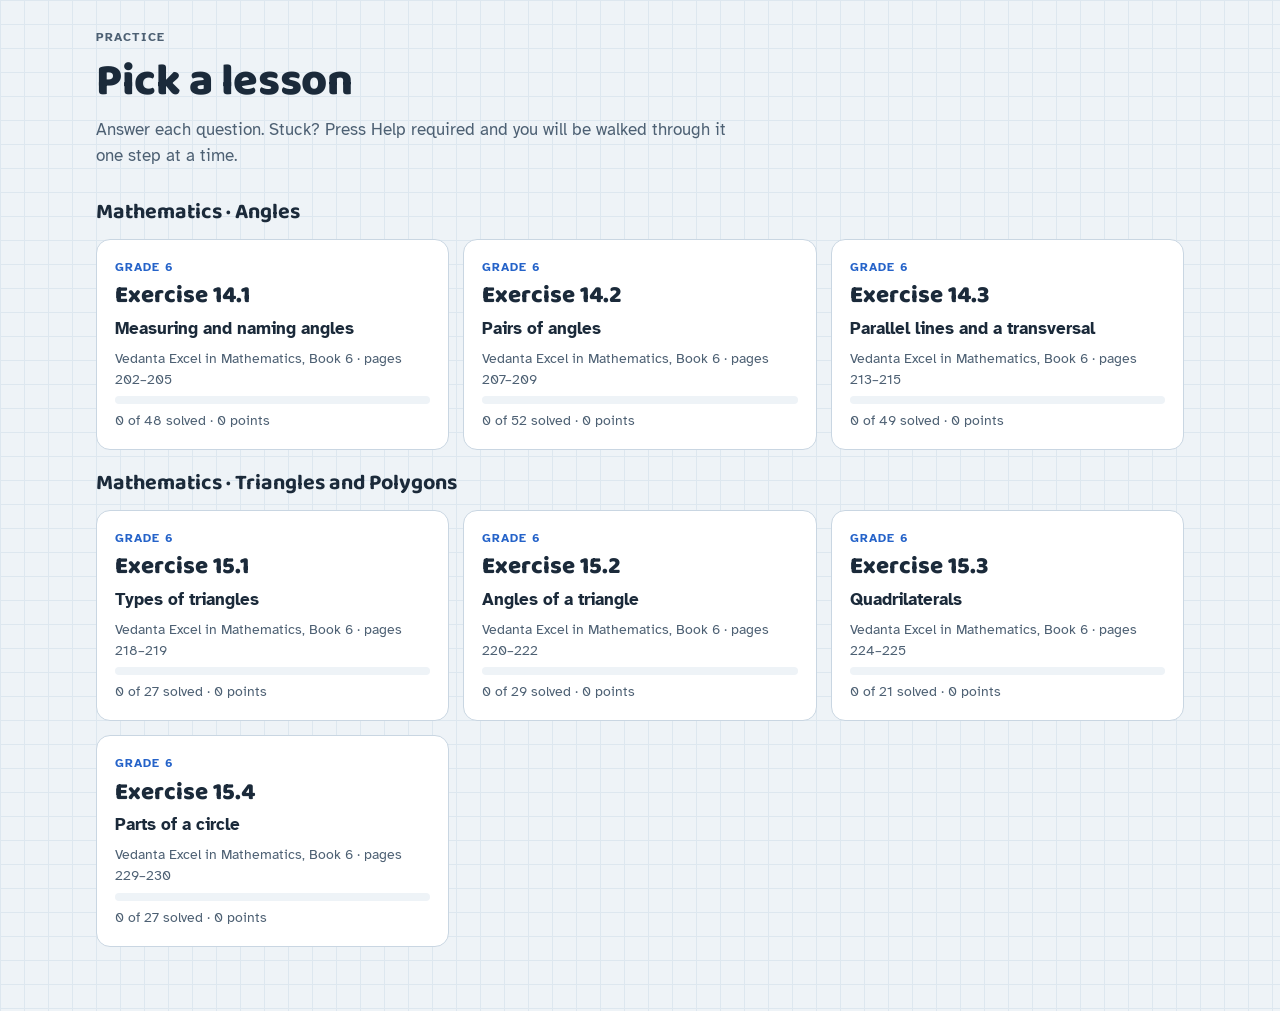
==== index.html @ a5680869 "add lesson 15" ====
<!doctype html>
<html lang="en">
<head>
<meta charset="utf-8">
<meta name="viewport" content="width=device-width, initial-scale=1, viewport-fit=cover">
<title>Angle Quest</title>
<link rel="preconnect" href="https://fonts.googleapis.com">
<link rel="stylesheet" href="https://fonts.googleapis.com/css2?family=Baloo+2:wght@600;700;800&family=Atkinson+Hyperlegible:wght@400;700&display=swap">
<style>
/* Layout: graph-paper desk; question card in the middle, exercise list beside it (stacks on phones). */
:root {
  --paper: #eef3f7;
  --grid: #dde7ef;
  --card: #ffffff;
  --ink: #1b2a3a;
  --ink-soft: #4d6073;
  --line: #c9d6e2;
  --accent: #f2b31b;       /* protractor yellow */
  --accent-ink: #4a3500;
  --accent-wash: rgba(242, 179, 27, .22);
  --blue: #2563c9;         /* geometry-set blue for figures and actions */
  --blue-wash: #e3ecfb;
  --good: #1d8a4f; --good-wash: #e2f4ea;
  --bad: #c2412d;  --bad-wash: #fbe7e3;
  --f-display: "Baloo 2", "Trebuchet MS", system-ui, sans-serif;
  --f-body: "Atkinson Hyperlegible", "Segoe UI", system-ui, sans-serif;
  --r: 14px;
}
@media (prefers-color-scheme: dark) { :root:not([data-theme="light"]) {
  --paper: #111a24; --grid: #18232f; --card: #1a2633; --ink: #e8eef4; --ink-soft: #9fb0c1; --line: #2f3f50;
  --accent: #f5c04a; --accent-ink: #2a1e00; --accent-wash: rgba(245, 192, 74, .2);
  --blue: #7fa9f0; --blue-wash: #1f3150; --good: #5fd08f; --good-wash: #173826; --bad: #ff8a73; --bad-wash: #3e1f1a;
  color-scheme: dark; } }
:root[data-theme="dark"] {
  --paper: #111a24; --grid: #18232f; --card: #1a2633; --ink: #e8eef4; --ink-soft: #9fb0c1; --line: #2f3f50;
  --accent: #f5c04a; --accent-ink: #2a1e00; --accent-wash: rgba(245, 192, 74, .2);
  --blue: #7fa9f0; --blue-wash: #1f3150; --good: #5fd08f; --good-wash: #173826; --bad: #ff8a73; --bad-wash: #3e1f1a;
  color-scheme: dark; }

* { box-sizing: border-box; }
body {
  background: var(--paper);
  background-image: linear-gradient(var(--grid) 1px, transparent 1px), linear-gradient(90deg, var(--grid) 1px, transparent 1px);
  background-size: 24px 24px;
  color: var(--ink); font: 17px/1.55 var(--f-body);
}
#app { max-width: 1120px; margin: 0 auto; padding-block: 20px 56px;
  padding-left: max(16px, env(safe-area-inset-left, 0px)); padding-right: max(16px, env(safe-area-inset-right, 0px)); }
h1, h2 { font-family: var(--f-display); line-height: 1.1; text-wrap: balance; margin: 0; }
h1 { font-size: clamp(2rem, 5vw, 2.8rem); font-weight: 800; letter-spacing: -.01em; }
h2 { font-size: 1.35rem; font-weight: 700; }
p { margin: 0; }
.eyebrow { font-size: .78rem; font-weight: 700; letter-spacing: .09em; text-transform: uppercase; color: var(--ink-soft); }
.lede { color: var(--ink-soft); max-width: 60ch; }
button { font: inherit; color: inherit; cursor: pointer; }
:focus-visible { outline: 3px solid var(--blue); outline-offset: 2px; }

/* top bar */
.topbar { display: flex; justify-content: space-between; align-items: center; gap: 12px; flex-wrap: wrap; margin-bottom: 18px; }
.link-btn { background: none; border: 0; padding: 4px 2px; color: var(--blue); font-weight: 700; text-decoration: underline; text-underline-offset: 3px; }
.scorebox { display: flex; align-items: baseline; gap: 6px; background: var(--card); border: 1px solid var(--line); border-radius: 999px; padding: 4px 16px; font-variant-numeric: tabular-nums; }
.score-num { font-family: var(--f-display); font-weight: 800; font-size: 1.25rem; }
.score-lbl { color: var(--ink-soft); font-size: .85rem; }
.score-sep { width: 1px; height: 16px; background: var(--line); margin: 0 6px; align-self: center; }
.lesson-title { display: grid; gap: 2px; margin-bottom: 20px; }
.src { color: var(--ink-soft); font-size: .9rem; }

.layout { display: grid; grid-template-columns: minmax(0, 1fr) 300px; gap: 24px; align-items: start; }
@media (max-width: 860px) { .layout { grid-template-columns: minmax(0, 1fr); } .side { order: -1; } }

/* exercise nav */
.side { display: grid; gap: 16px; min-width: 0; }
.sec-nav { display: grid; gap: 4px; background: var(--card); border: 1px solid var(--line); border-radius: var(--r); padding: 8px; }
@media (max-width: 860px) {
  .sec-nav { display: flex; overflow-x: auto; scrollbar-width: thin; }
  .sec-btn { flex: 0 0 auto; grid-template-columns: auto auto !important; }
  .sec-btn .sec-name { display: none; }
}
.sec-btn { display: grid; grid-template-columns: 2.4rem 1fr auto; gap: 8px; align-items: center; text-align: left; background: none; border: 0; border-radius: 10px; padding: 8px 10px; }
.sec-btn:hover { background: var(--blue-wash); }
.sec-btn.on { background: var(--accent-wash); }
.sec-no { font-family: var(--f-display); font-weight: 800; color: var(--blue); }
.sec-name { font-size: .95rem; min-width: 0; }
.sec-count { font-size: .8rem; color: var(--ink-soft); font-variant-numeric: tabular-nums; }
.sec-btn.done .sec-count { color: var(--good); font-weight: 700; }
.sec-btn.done .sec-count::before { content: "✓ "; }

.refbox { background: var(--card); border: 1px solid var(--line); border-radius: var(--r); padding: 10px 14px; }
.refbox summary { font-weight: 700; cursor: pointer; }
.ref-scroll { overflow-x: auto; margin-top: 8px; }
.ref { border-collapse: collapse; font-size: .82rem; width: 100%; }
.ref th, .ref td { text-align: left; padding: 6px 6px; border-bottom: 1px solid var(--line); vertical-align: top; }
.ref th { color: var(--ink-soft); font-weight: 700; }

/* stage */
.stage { display: grid; gap: 14px; min-width: 0; scroll-margin-top: 12px; }
.sec-head { display: grid; gap: 6px; }
.qdots { display: flex; gap: 6px; flex-wrap: wrap; margin-top: 4px; }
.qdot { width: 2.1rem; height: 2.1rem; border-radius: 50%; border: 2px solid var(--line); background: var(--card); font-weight: 700; }
.qdot.done { border-color: var(--good); background: var(--good-wash); color: var(--good); }
.qdot.on { border-color: var(--ink); box-shadow: 0 0 0 3px var(--accent); }

.qcard { background: var(--card); border: 1px solid var(--line); border-radius: 18px; padding: clamp(16px, 3vw, 28px); display: grid; gap: 18px; box-shadow: 0 1px 0 var(--line), 0 10px 30px -18px rgba(20, 40, 70, .35); min-width: 0; }
.prompt { font-size: 1.2rem; }
.figwrap { display: grid; justify-items: center; gap: 10px; padding: 8px; border-radius: 12px; background: repeating-linear-gradient(0deg, transparent 0 19px, var(--grid) 19px 20px), repeating-linear-gradient(90deg, transparent 0 19px, var(--grid) 19px 20px); }
.figwrap.small { background: none; padding: 0; justify-items: start; }
.fig { width: 100%; max-width: 340px; height: auto; max-height: 300px; overflow: visible; }
.fig.fig-prot { max-width: 480px; max-height: 420px; }
.figwrap.small .fig { max-width: 170px; }
.tool-btn { background: var(--accent); color: var(--accent-ink); border: 0; border-radius: 999px; padding: 6px 16px; font-weight: 700; }

.fig .ray { stroke: var(--ink); stroke-width: 2.4; stroke-linecap: round; }
.fig .ray.dashed { stroke-dasharray: 6 5; stroke-width: 1.6; stroke: var(--ink-soft); }
.fig .vertex { fill: var(--ink); }
.fig .mark { fill: none; stroke: var(--blue); stroke-width: 2; }
.fig .mark.dashed { stroke-dasharray: 4 4; }
.fig .chev { fill: none; stroke: var(--ink); stroke-width: 1.6; stroke-linejoin: round; stroke-linecap: round; }
.fig .mark.hl { stroke: var(--accent); stroke-width: 2.6; }
.fig .arc-label.hl { fill: var(--ink); }
.fig.fig-geo { max-width: 400px; }
.fig-geo .ray, .fig-geo .mark, .fig-geo .chev { vector-effect: non-scaling-stroke; }
.fig .circ { fill: none; }
.fig .shade.tone-a { fill: var(--blue-wash); stroke: none; }
.fig .shade.tone-b { fill: var(--accent-wash); stroke: none; }
.fig .pt-label { fill: var(--ink); font: 700 13px var(--f-body); text-anchor: middle; dominant-baseline: central; }
.fig .arc-label { fill: var(--blue); font: 700 12px var(--f-body); text-anchor: middle; dominant-baseline: central; }
.fig .prot-body { fill: var(--accent-wash); stroke: var(--accent); stroke-width: 1.5; }
.fig .prot-inner { fill: none; stroke: var(--accent); stroke-width: 1; }
.fig .prot-tick { stroke: var(--ink-soft); stroke-width: .6; }
.fig .prot-guide { stroke: var(--accent); stroke-width: .5; }
.fig .prot-base { stroke: var(--accent); stroke-width: 1.5; }
.fig .prot-centre { fill: var(--bad); }
.fig .prot-out { fill: var(--ink-soft); font: 600 6.5px var(--f-body); text-anchor: middle; dominant-baseline: central; }
.fig .prot-in { fill: var(--ink); font: 700 7px var(--f-body); text-anchor: middle; dominant-baseline: central; }
.fig-clock { max-width: 220px; }
.fig .clock-face { fill: var(--card); stroke: var(--ink); stroke-width: 3; }
.fig .clock-tick { stroke: var(--ink-soft); stroke-width: .8; }
.fig .clock-num { fill: var(--ink); font: 700 9px var(--f-body); text-anchor: middle; dominant-baseline: central; }
.fig .clock-hand { stroke: var(--accent); stroke-width: 3.2; stroke-linecap: round; }
.fig .clock-hand.ghost { stroke: var(--ink-soft); stroke-width: 1.4; stroke-dasharray: 3 3; }
.fig .clock-pin { fill: var(--ink); }
.fig .clock-sweep { fill: var(--accent-wash); stroke: var(--accent); stroke-width: 1; }
.fig .clock-cap { fill: var(--ink); font: 700 7px var(--f-body); text-anchor: middle; }

/* answer parts */
.parts { display: grid; gap: 12px; }
.parts.many { grid-template-columns: repeat(auto-fill, minmax(min(100%, 300px), 1fr)); }
.part { display: flex; align-items: center; gap: 12px; flex-wrap: wrap; }
.part-lbl { font-weight: 700; min-width: 4.5rem; }
.inp-wrap { display: inline-flex; align-items: center; gap: 4px; background: var(--paper); border: 2px solid var(--line); border-radius: 10px; padding: 2px 10px; transition: border-color .15s; }
.inp-wrap:focus-within { border-color: var(--blue); }
.inp { border: 0; background: transparent; color: var(--ink); font: 700 1.15rem var(--f-body); width: 7.5rem; padding: 6px 0; outline: none; text-transform: none; }
.inp-number { width: 4.5rem; text-align: right; font-variant-numeric: tabular-nums; }
.inp-angleName, .inp-text { text-transform: uppercase; }
.inp::placeholder { color: var(--ink-soft); opacity: .6; font-weight: 400; text-transform: none; }
.affix { color: var(--ink-soft); font-weight: 700; }
[data-state="ok"].inp-wrap { border-color: var(--good); background: var(--good-wash); }
[data-state="bad"].inp-wrap { border-color: var(--bad); background: var(--bad-wash); }
.choices { display: flex; flex-wrap: wrap; gap: 8px; border-radius: 12px; }
.choice { border: 2px solid var(--line); background: var(--card); border-radius: 999px; padding: 6px 14px; font-weight: 700; }
.choice:hover { border-color: var(--blue); }
.choice[aria-checked="true"] { background: var(--blue); border-color: var(--blue); color: var(--card); }
[data-state="ok"].choices .choice[aria-checked="true"] { background: var(--good); border-color: var(--good); }
[data-state="bad"].choices .choice[aria-checked="true"] { background: var(--bad); border-color: var(--bad); }
.parts.many .part-choice .choice { padding: 4px 10px; font-size: .85rem; }

.actions { display: flex; flex-wrap: wrap; gap: 10px; align-items: center; }
.btn { border: 2px solid var(--ink); background: var(--card); border-radius: 12px; padding: 10px 18px; font-weight: 700; }
.btn.primary { background: var(--ink); color: var(--card); }
.btn.help { border-color: var(--accent); background: var(--accent); color: var(--accent-ink); }
.btn.next { border-color: var(--good); background: var(--good); color: var(--card); margin-left: auto; }
.btn.small { padding: 5px 12px; border-radius: 9px; font-size: .9rem; }
.btn.danger { border-color: var(--bad); color: var(--bad); }
.btn:disabled { opacity: .5; cursor: default; }
.btn:not(:disabled):active { transform: translateY(1px); }

.feedback { min-height: 1.5em; font-weight: 600; }
.feedback:empty { display: none; }
.feedback.good, .feedback.bad { padding: 10px 14px; border-radius: 10px; }
.feedback.good { background: var(--good-wash); color: var(--good); }
.feedback.bad { background: var(--bad-wash); color: var(--bad); }

/* help steps */
.help-steps { list-style: none; margin: 0; padding: 0; display: grid; gap: 10px; }
.help-steps:empty { display: none; }
.step { display: grid; grid-template-columns: 2rem minmax(0, 1fr); gap: 12px; padding: 12px 14px; border-radius: 12px; background: var(--accent-wash); animation: rise .25s ease-out; }
.step-no { width: 2rem; height: 2rem; border-radius: 50%; display: grid; place-items: center; background: var(--accent); color: var(--accent-ink); font-family: var(--f-display); font-weight: 800; }
.step.last .step-no { background: var(--good); color: var(--card); }
.step-body { display: grid; gap: 8px; min-width: 0; }
.ask { display: flex; flex-wrap: wrap; gap: 8px; align-items: center; }
.ask .inp-wrap { background: var(--card); }
.ask-fb { font-size: .95rem; font-weight: 600; }
.ask-fb:empty { display: none; }
.ask-fb.good { color: var(--good); } .ask-fb.bad { color: var(--bad); }
@keyframes rise { from { transform: translateY(6px); opacity: .4; } to { transform: none; opacity: 1; } }
@media (prefers-reduced-motion: reduce) { .step { animation: none; } }

/* home + finish */
.home-head, .finish { display: grid; gap: 10px; margin-bottom: 24px; }
.lesson-grid { display: grid; grid-template-columns: repeat(auto-fill, minmax(min(100%, 280px), 1fr)); gap: 14px; }
.subject { grid-column: 1 / -1; margin-top: 8px; }
.lesson-card { display: grid; gap: 6px; text-align: left; background: var(--card); border: 1px solid var(--line); border-radius: var(--r); padding: 18px; }
.lesson-card:hover { border-color: var(--blue); }
.lc-level { font-size: .78rem; font-weight: 700; letter-spacing: .08em; text-transform: uppercase; color: var(--blue); }
.lc-title { font-family: var(--f-display); font-size: 1.5rem; font-weight: 800; line-height: 1.1; }
.lc-topic { font-weight: 700; }
.ex-tabs { display: flex; flex-wrap: wrap; gap: 8px; margin-top: 12px; }
.ex-tab { display: inline-flex; gap: 8px; align-items: baseline; border: 2px solid var(--line); background: var(--card); border-radius: 999px; padding: 6px 14px; font-weight: 700; }
.ex-tab:hover { border-color: var(--blue); }
.ex-tab.on { background: var(--ink); border-color: var(--ink); color: var(--card); }
.ex-count { font-size: .8rem; opacity: .75; font-variant-numeric: tabular-nums; }
.lc-src, .lc-stats { font-size: .85rem; color: var(--ink-soft); }
.meter { height: 8px; border-radius: 99px; background: var(--paper); overflow: hidden; }
.meter-fill { display: block; height: 100%; background: var(--accent); }
.finish { background: var(--card); border: 1px solid var(--line); border-radius: 18px; padding: clamp(20px, 4vw, 40px); }
.stars { font-size: 3rem; color: var(--accent); letter-spacing: .1em; line-height: 1; }
.confirm { display: flex; gap: 10px; align-items: center; flex-wrap: wrap; background: var(--bad-wash); padding: 10px 14px; border-radius: 10px; }
</style>
</head>
<body>

<div id="app"></div>

<!-- Engine first, then one script per lesson. Add new lessons here. -->
<script src="engine.js"></script>
<script src="lessons/math-angles-g6.js"></script>
<script src="lessons/math-angles-g6-ex14-2.js"></script>
<script src="lessons/math-angles-g6-ex14-3.js"></script>
<script src="lessons/math-triangles-g6-ex15-1.js"></script>
<script src="lessons/math-triangles-g6-ex15-2.js"></script>
<script src="lessons/math-triangles-g6-ex15-3.js"></script>
<script src="lessons/math-triangles-g6-ex15-4.js"></script>
<script>Practice.start(document.getElementById("app"));</script>
</body>
</html>
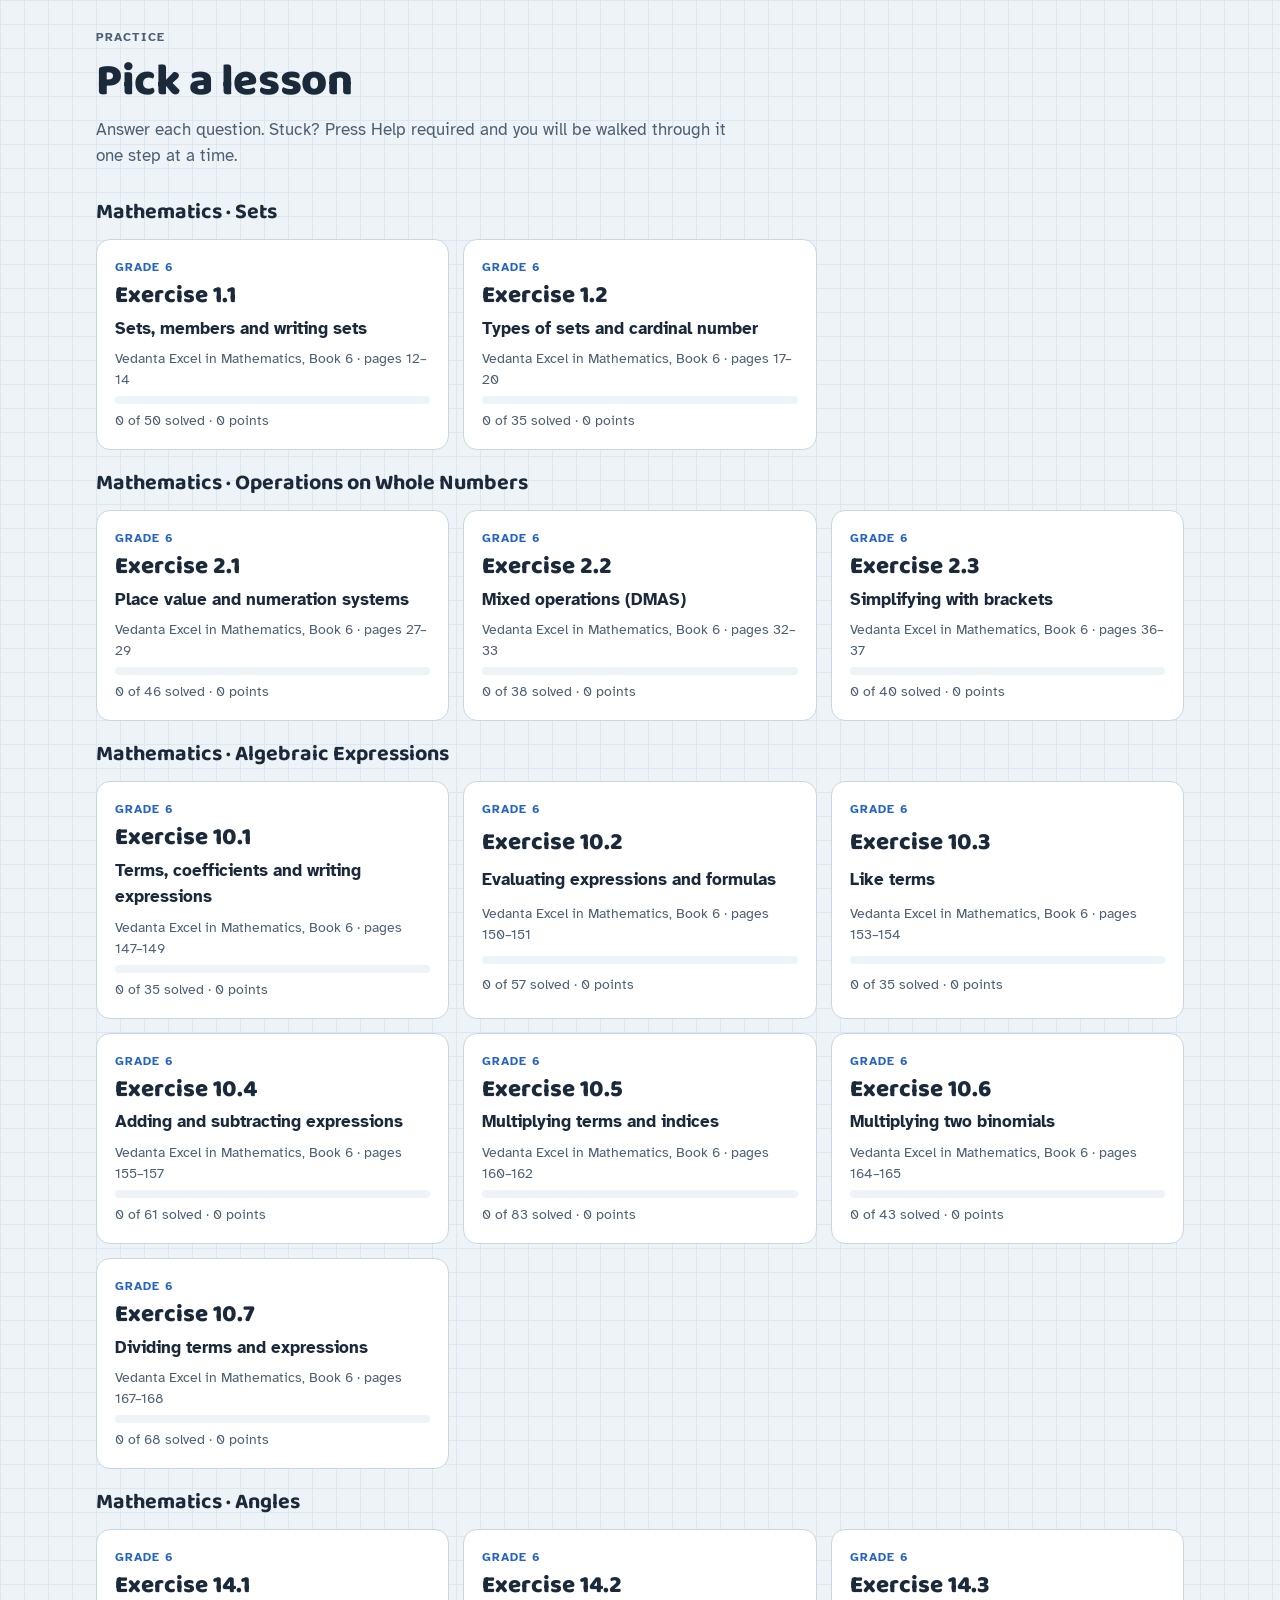
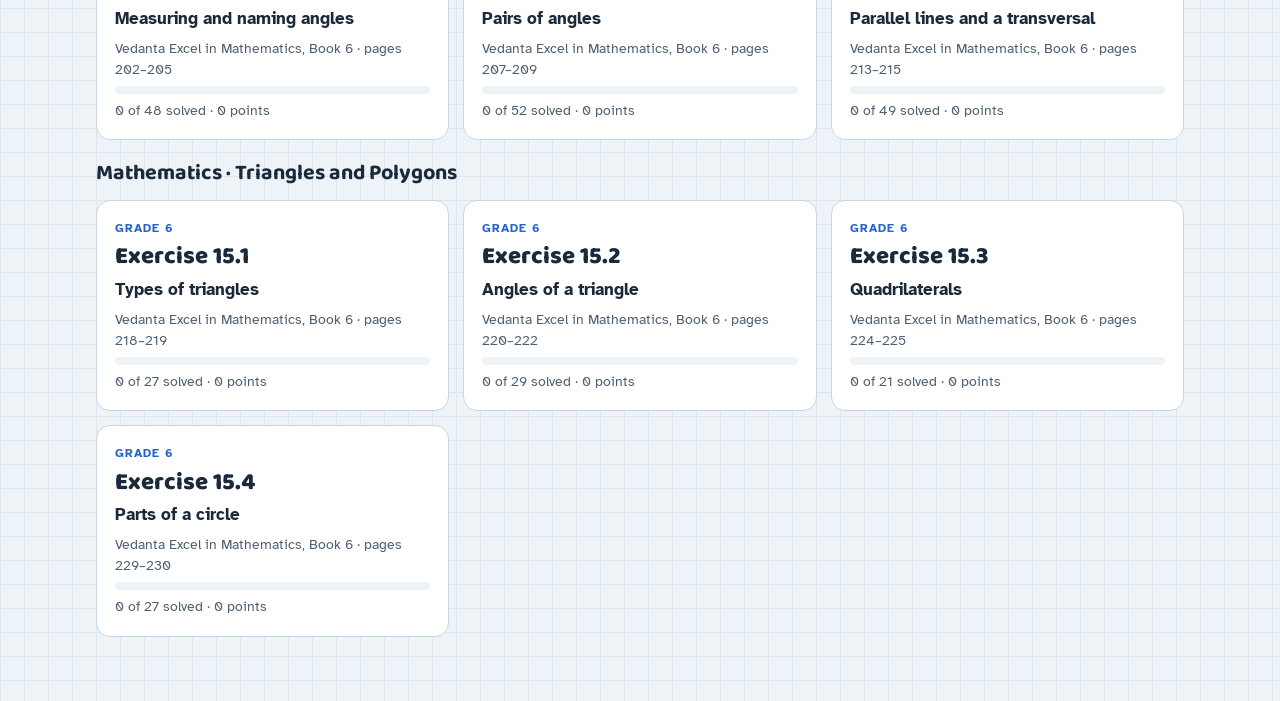
==== commit ab87e83c: "fix lesson 1, 2" ====
--- a/index.html
+++ b/index.html
@@ -134,6 +134,19 @@
 .fig .prot-in { fill: var(--ink); font: 700 7px var(--f-body); text-anchor: middle; dominant-baseline: central; }
 .fig-clock { max-width: 220px; }
 .fig .clock-face { fill: var(--card); stroke: var(--ink); stroke-width: 3; }
+.fig-venn { max-width: 360px; }
+.fig .venn-c { stroke: var(--ink); stroke-width: 2; fill-opacity: .55; }
+.fig .venn-c.tone-a { fill: var(--blue-wash); }
+.fig .venn-c.tone-b { fill: var(--accent-wash); }
+.fig .venn-u { fill: none; stroke: var(--ink-soft); stroke-width: 1.5; }
+.fig .venn-name { fill: var(--ink); font: 700 16px var(--f-body); text-anchor: middle; dominant-baseline: central; }
+.fig .venn-item { fill: var(--ink); font: 600 14px var(--f-body); text-anchor: middle; dominant-baseline: central; }
+.fig-grid { max-width: 260px; }
+.fig .grid-cell { fill: var(--card); stroke: var(--ink); stroke-width: 1.5; }
+.fig .grid-cell.head { fill: var(--blue-wash); }
+.fig .grid-cell.blank { fill: var(--accent-wash); }
+.fig .grid-t { fill: var(--ink); font: 700 17px var(--f-body); text-anchor: middle; dominant-baseline: central; }
+.fig .grid-q { fill: var(--blue); font: italic 700 16px var(--f-body); text-anchor: middle; dominant-baseline: central; }
 .fig .clock-tick { stroke: var(--ink-soft); stroke-width: .8; }
 .fig .clock-num { fill: var(--ink); font: 700 9px var(--f-body); text-anchor: middle; dominant-baseline: central; }
 .fig .clock-hand { stroke: var(--accent); stroke-width: 3.2; stroke-linecap: round; }
@@ -152,6 +165,10 @@
 .inp { border: 0; background: transparent; color: var(--ink); font: 700 1.15rem var(--f-body); width: 7.5rem; padding: 6px 0; outline: none; text-transform: none; }
 .inp-number { width: 4.5rem; text-align: right; font-variant-numeric: tabular-nums; }
 .inp-angleName, .inp-text { text-transform: uppercase; }
+.inp-expr { width: 11rem; }
+.inp-set, .inp-numeral { width: min(13rem, 52vw); }
+.inp-alg { display: inline-flex; flex-wrap: wrap; align-items: center; gap: 4px 10px; }
+.alg-prev { color: var(--ink-soft); font-weight: 700; font-size: 1.05rem; }
 .inp::placeholder { color: var(--ink-soft); opacity: .6; font-weight: 400; text-transform: none; }
 .affix { color: var(--ink-soft); font-weight: 700; }
 [data-state="ok"].inp-wrap { border-color: var(--good); background: var(--good-wash); }
@@ -223,6 +240,18 @@
 
 <!-- Engine first, then one script per lesson. Add new lessons here. -->
 <script src="engine.js"></script>
+<script src="lessons/math-sets-g6-ex1-1.js"></script>
+<script src="lessons/math-sets-g6-ex1-2.js"></script>
+<script src="lessons/math-whole-g6-ex2-1.js"></script>
+<script src="lessons/math-whole-g6-ex2-2.js"></script>
+<script src="lessons/math-whole-g6-ex2-3.js"></script>
+<script src="lessons/math-algebra-g6-ex10-1.js"></script>
+<script src="lessons/math-algebra-g6-ex10-2.js"></script>
+<script src="lessons/math-algebra-g6-ex10-3.js"></script>
+<script src="lessons/math-algebra-g6-ex10-4.js"></script>
+<script src="lessons/math-algebra-g6-ex10-5.js"></script>
+<script src="lessons/math-algebra-g6-ex10-6.js"></script>
+<script src="lessons/math-algebra-g6-ex10-7.js"></script>
 <script src="lessons/math-angles-g6.js"></script>
 <script src="lessons/math-angles-g6-ex14-2.js"></script>
 <script src="lessons/math-angles-g6-ex14-3.js"></script>
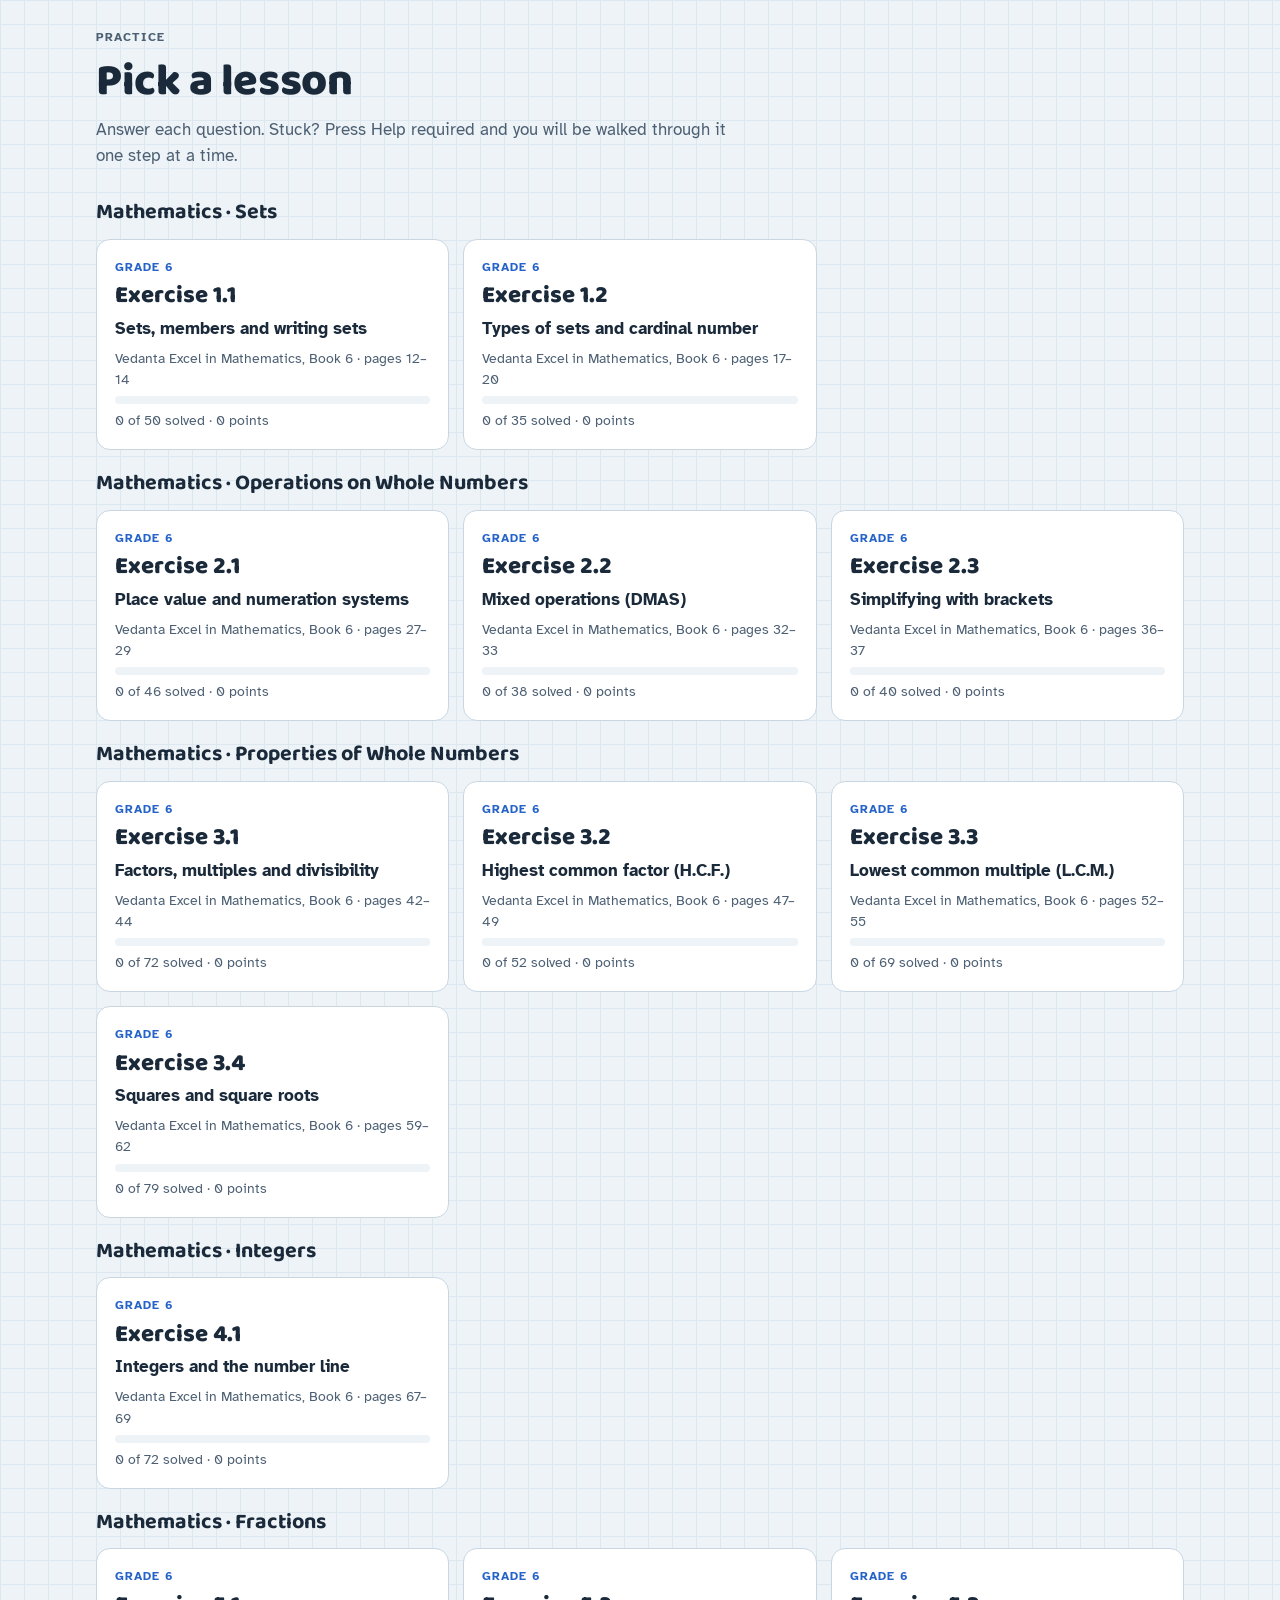
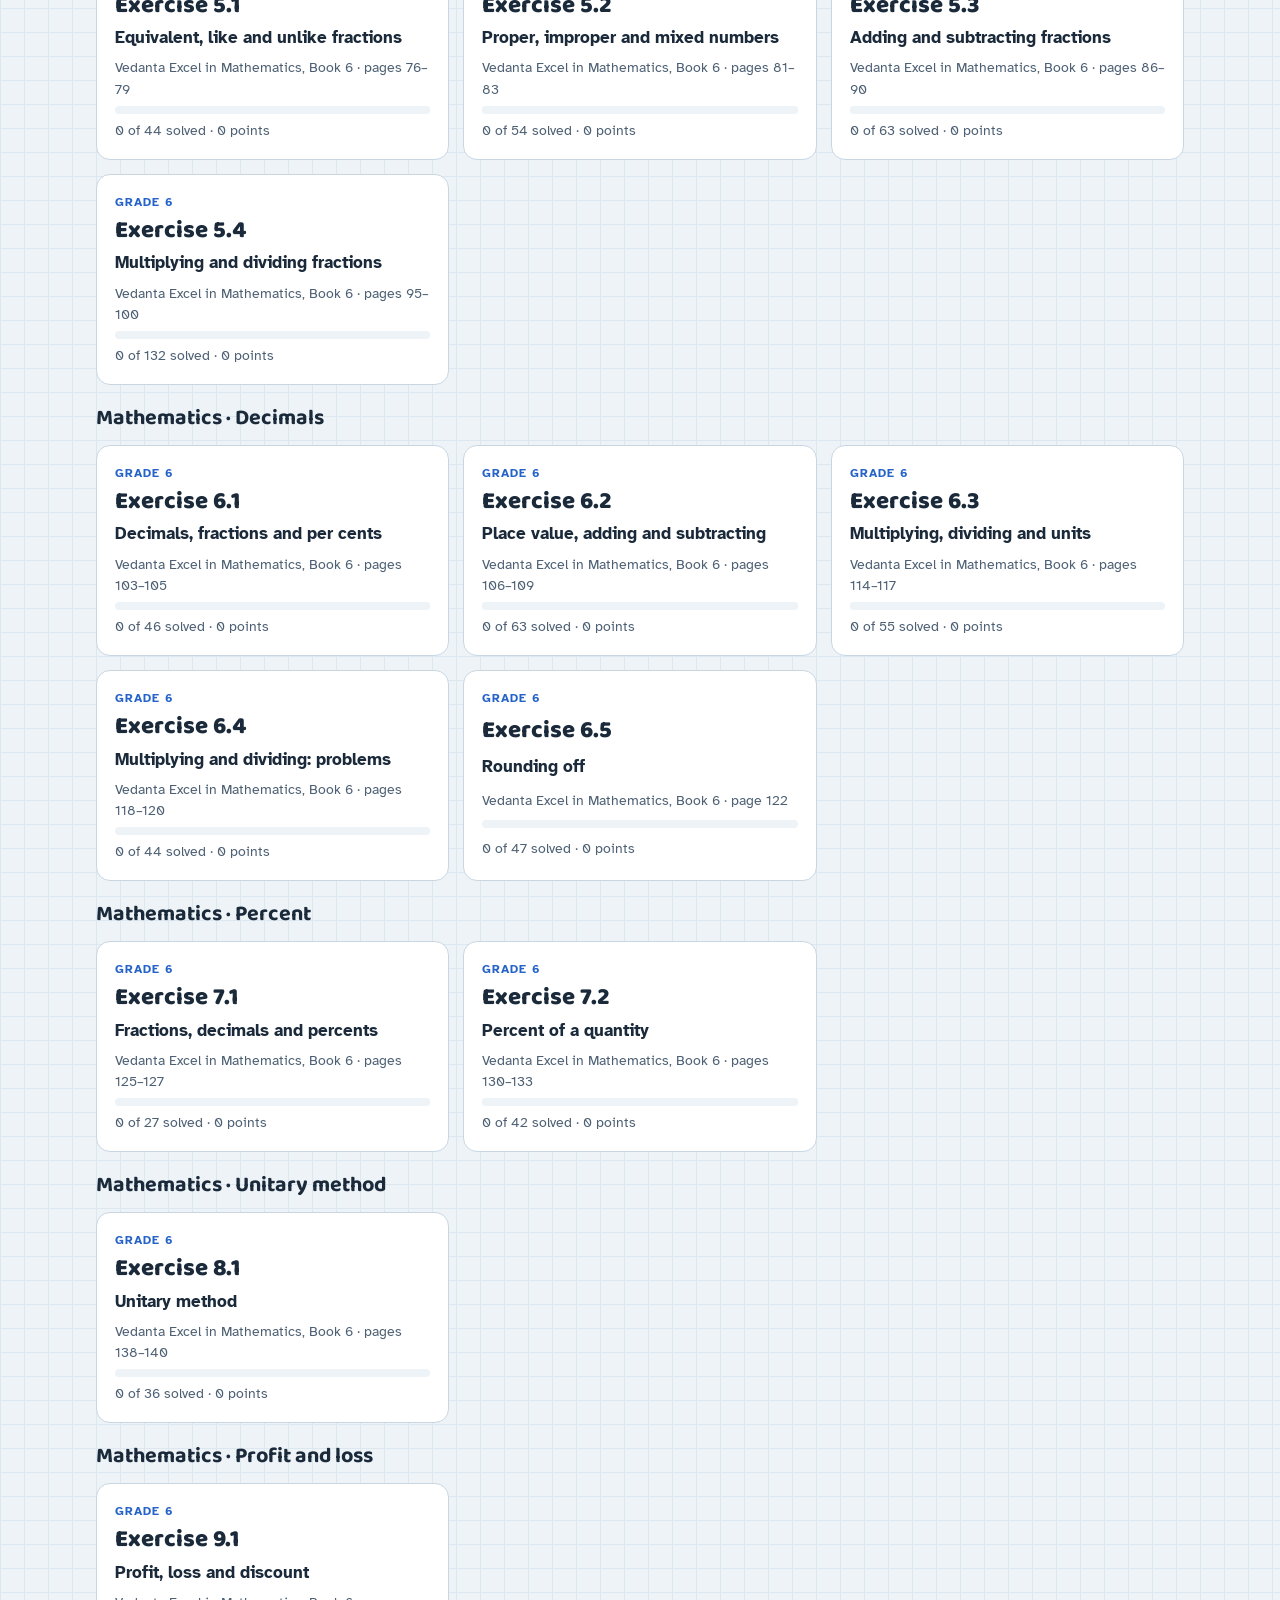
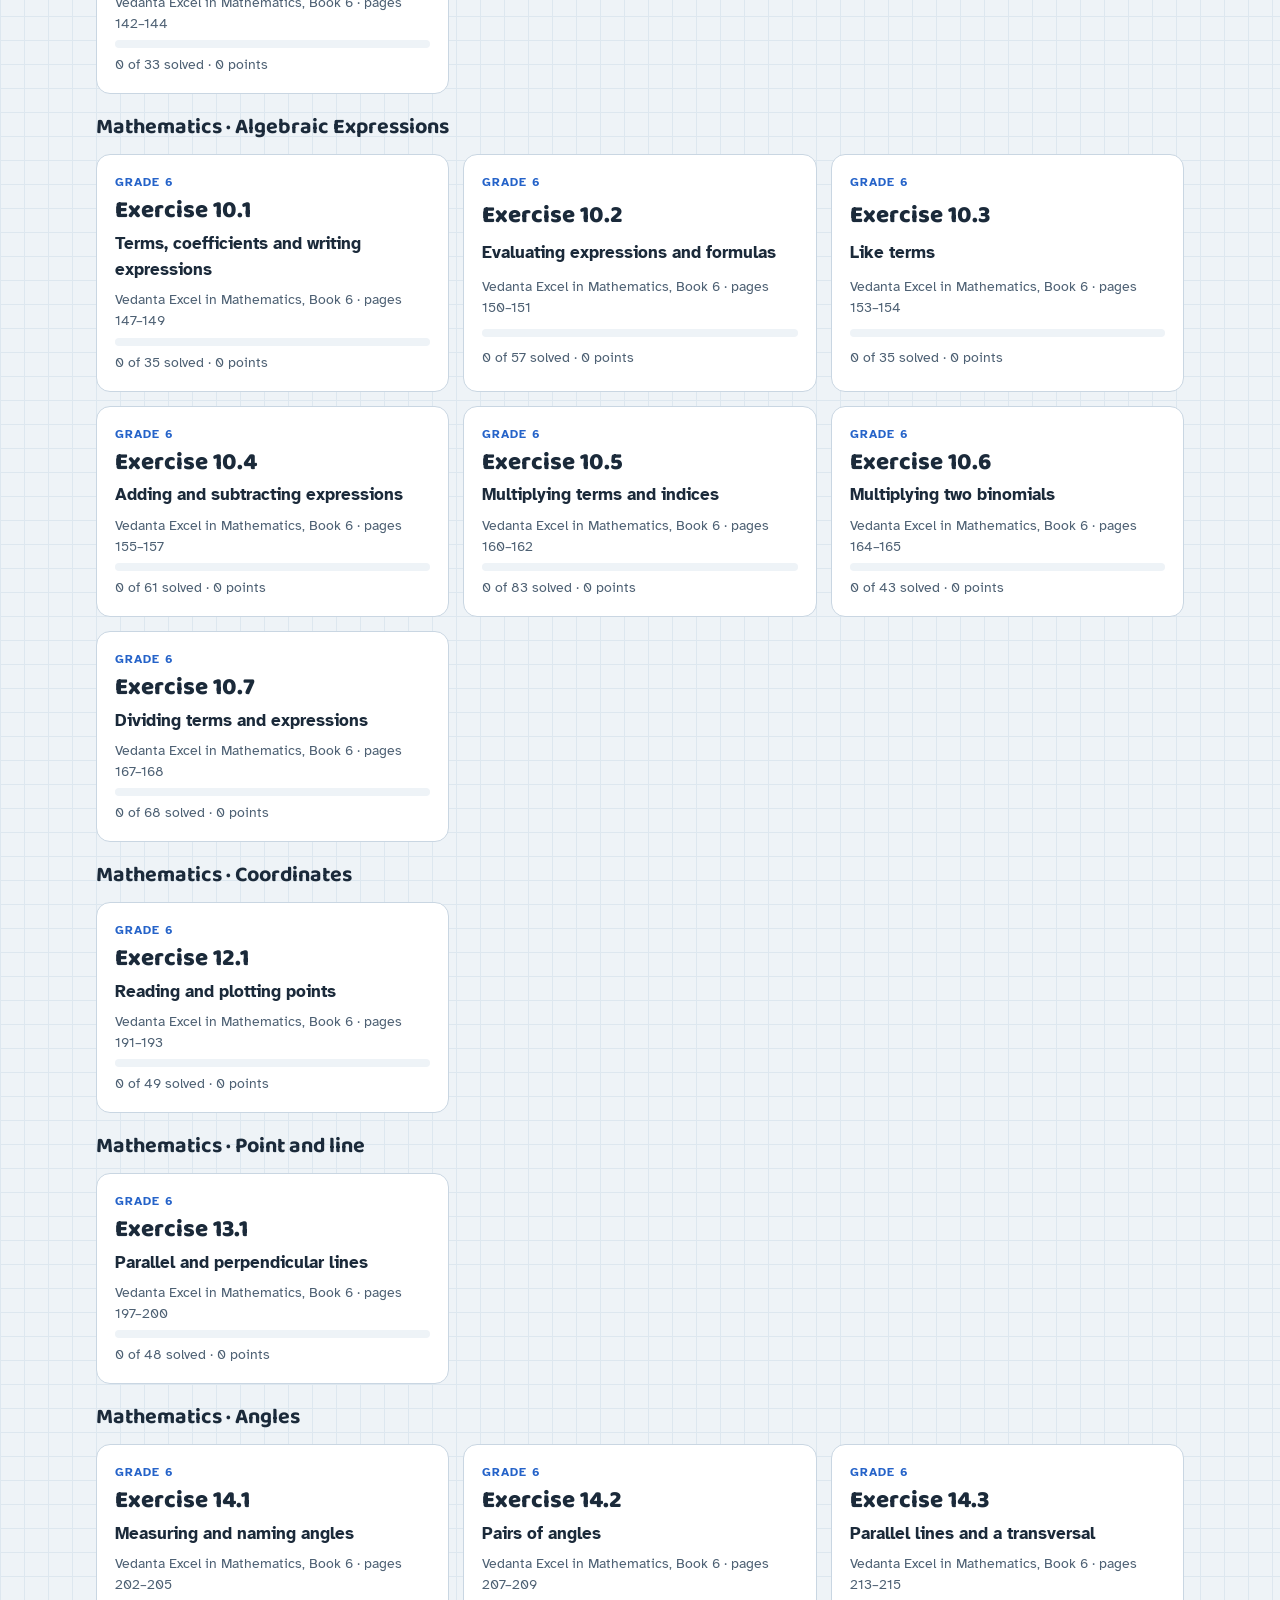
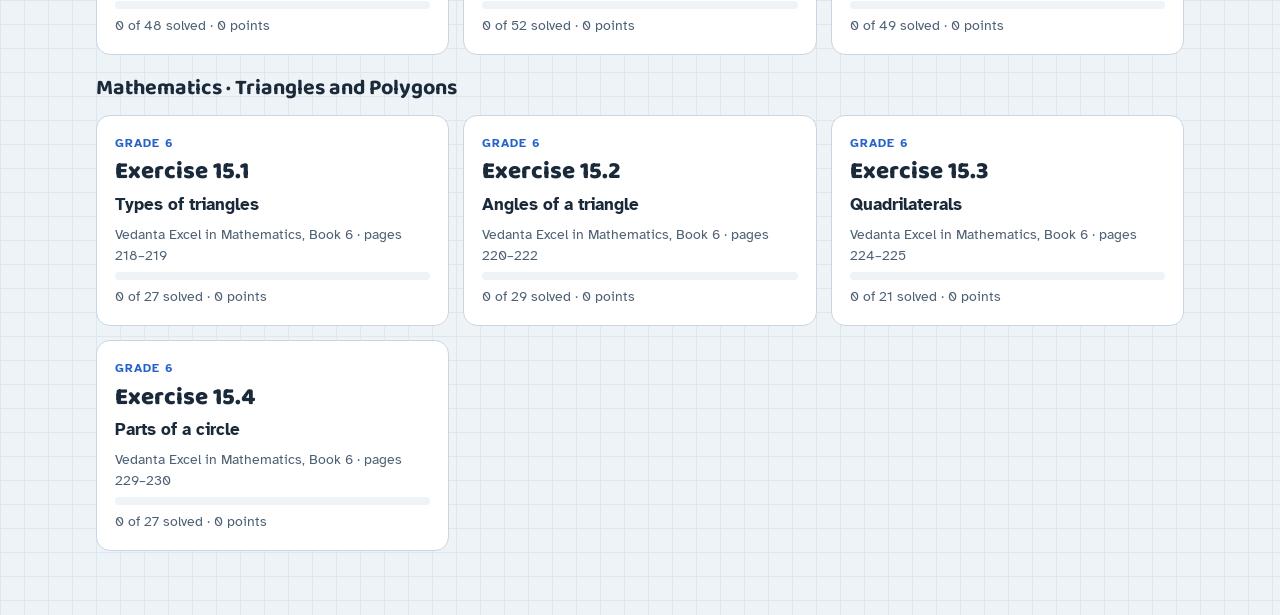
==== commit 70068177: "add more lessons" ====
--- a/index.html
+++ b/index.html
@@ -145,8 +145,69 @@
 .fig .grid-cell { fill: var(--card); stroke: var(--ink); stroke-width: 1.5; }
 .fig .grid-cell.head { fill: var(--blue-wash); }
 .fig .grid-cell.blank { fill: var(--accent-wash); }
+.fig .grid-cell.wall { fill: var(--line); }
+.fig .shade.tone-c { fill: var(--blue); fill-opacity: .45; stroke: none; }
+.fig .hg-line { stroke: var(--ink); stroke-width: .6; opacity: .55; }
+.fig .hg-brace { fill: none; stroke: var(--ink); stroke-width: 1.5; }
+.fig .hg-lbl { fill: var(--ink); font: 700 13px var(--f-body); text-anchor: middle; dominant-baseline: central; }
+.fig .hg-lbl.end { text-anchor: end; }
+.fig .flow-line { stroke: var(--blue); stroke-width: 2; fill: none; }
+.fig .flow-op { fill: var(--blue); font: 700 14px var(--f-body); text-anchor: middle; }
+.fig .flow-op.side { text-anchor: start; dominant-baseline: central; }
+.fig .grid-t.small { font-size: 14px; }
+.fig .bar-grid { stroke: var(--line); stroke-width: 1; }
+.fig .bar-grid.base { stroke: var(--ink); stroke-width: 1.6; }
+.fig rect.shade.bar { stroke: var(--ink); stroke-width: 1.2; }
+.fig .shade.tone-c.bar { fill-opacity: .55; }
+.fig .bar-num { fill: var(--ink-soft); font: 12px var(--f-body); text-anchor: end; dominant-baseline: central; }
+.fig .bar-lbl { fill: var(--ink); font: 13px var(--f-body); text-anchor: middle; }
+.fig .bar-lbl.strong { font-weight: 700; }
 .fig .grid-t { fill: var(--ink); font: 700 17px var(--f-body); text-anchor: middle; dominant-baseline: central; }
 .fig .grid-q { fill: var(--blue); font: italic 700 16px var(--f-body); text-anchor: middle; dominant-baseline: central; }
+.fig-ftree { max-width: 240px; }
+.fig .tree-line { stroke: var(--ink); stroke-width: 1.6; }
+.fig .tree-node { fill: var(--card); stroke: var(--ink); stroke-width: 1.6; }
+.fig .tree-node.blank { fill: var(--accent-wash); }
+.fig .tree-x { fill: var(--ink-soft); font: 700 14px var(--f-body); text-anchor: middle; dominant-baseline: central; }
+.fig-nline { max-width: 520px; }
+.fig .nl-axis, .fig .nl-tick { stroke: var(--ink); stroke-width: 1.6; }
+.fig .nl-head { fill: var(--ink); }
+.fig .nl-num { fill: var(--ink); font: 600 10px var(--f-body); text-anchor: middle; dominant-baseline: central; }
+.fig .nl-num.zero { font-weight: 800; }
+.fig .nl-hop { fill: none; stroke: var(--blue); stroke-width: 2; stroke-linecap: round; }
+.fig .nl-hop.big { stroke: var(--accent); stroke-dasharray: 5 4; }
+.fig .nl-dot { fill: var(--accent); }
+.fig .nl-arrow { stroke-dasharray: none; }
+.fig-fbar { max-width: 320px; }
+.fig-pie { max-width: 150px; }
+.fig .fb-box { fill: none; stroke: var(--ink); stroke-width: 2; }
+.fig .fb-line { stroke: var(--ink); stroke-width: 1.2; }
+.fig .fb-x { stroke: var(--ink-soft); stroke-width: 2; stroke-linecap: round; }
+.fig-row { display: flex; flex-wrap: wrap; align-items: center; justify-content: center; gap: 6px 10px; width: 100%; }
+.fig-row .fig-cell { display: inline-flex; flex-direction: column; align-items: center; gap: 2px; }
+.fig-row .fig-fbar { width: 120px; }
+.fig-row .fig-pie { width: 64px; }
+.fig-row .fig-op { font: 700 1.3rem var(--f-body); color: var(--ink-soft); }
+.fig-row .fig-cap { font-size: .9rem; color: var(--ink-soft); }
+.fig-coord { max-width: 360px; }
+.fig .coord-grid { stroke: var(--line); stroke-width: .8; }
+.fig .coord-axis { stroke: var(--ink); stroke-width: 1.6; }
+.fig .coord-num { fill: var(--ink-soft); font: 9px var(--f-body); text-anchor: middle; dominant-baseline: central; }
+.fig .coord-name { fill: var(--ink); font: 700 11px var(--f-body); text-anchor: middle; dominant-baseline: central; }
+.fig .coord-shape { fill: var(--blue-wash); stroke: var(--ink); stroke-width: 1.8; stroke-linejoin: round; }
+.fig .coord-open { fill: none; }
+.fig .coord-pt, .fig .lk-dot { fill: var(--ink); }
+.fig .coord-lbl { fill: var(--ink); font: 700 12px var(--f-body); text-anchor: middle; dominant-baseline: central; }
+.fig-lk { max-width: 180px; }
+.fig .lk-line { fill: none; stroke: var(--ink); stroke-width: 2; }
+.fig .lk-head { fill: var(--ink); }
+.plot-wrap { display: flex; flex-direction: column; align-items: center; gap: 6px; width: 100%; border-radius: 12px; padding: 4px; }
+.plot-grid { width: min(340px, 100%); cursor: crosshair; touch-action: manipulation; }
+.plot-grid:focus-visible { outline: 3px solid var(--accent); outline-offset: 2px; }
+.fig .plot-dot { fill: var(--accent); stroke: var(--ink); stroke-width: 1.5; }
+.plot-read { font-size: .95rem; color: var(--ink-soft); }
+.plot-wrap[data-state="ok"] { box-shadow: 0 0 0 2px var(--good); }
+.plot-wrap[data-state="bad"] { box-shadow: 0 0 0 2px var(--bad); }
 .fig .clock-tick { stroke: var(--ink-soft); stroke-width: .8; }
 .fig .clock-num { fill: var(--ink); font: 700 9px var(--f-body); text-anchor: middle; dominant-baseline: central; }
 .fig .clock-hand { stroke: var(--accent); stroke-width: 3.2; stroke-linecap: round; }
@@ -166,7 +227,7 @@
 .inp-number { width: 4.5rem; text-align: right; font-variant-numeric: tabular-nums; }
 .inp-angleName, .inp-text { text-transform: uppercase; }
 .inp-expr { width: 11rem; }
-.inp-set, .inp-numeral { width: min(13rem, 52vw); }
+.inp-set, .inp-numeral, .inp-factors, .inp-equiv { width: min(13rem, 52vw); }
 .inp-alg { display: inline-flex; flex-wrap: wrap; align-items: center; gap: 4px 10px; }
 .alg-prev { color: var(--ink-soft); font-weight: 700; font-size: 1.05rem; }
 .inp::placeholder { color: var(--ink-soft); opacity: .6; font-weight: 400; text-transform: none; }
@@ -245,6 +306,24 @@
 <script src="lessons/math-whole-g6-ex2-1.js"></script>
 <script src="lessons/math-whole-g6-ex2-2.js"></script>
 <script src="lessons/math-whole-g6-ex2-3.js"></script>
+<script src="lessons/math-properties-g6-ex3-1.js"></script>
+<script src="lessons/math-properties-g6-ex3-2.js"></script>
+<script src="lessons/math-properties-g6-ex3-3.js"></script>
+<script src="lessons/math-properties-g6-ex3-4.js"></script>
+<script src="lessons/math-integers-g6-ex4-1.js"></script>
+<script src="lessons/math-fractions-g6-ex5-1.js"></script>
+<script src="lessons/math-fractions-g6-ex5-2.js"></script>
+<script src="lessons/math-fractions-g6-ex5-3.js"></script>
+<script src="lessons/math-fractions-g6-ex5-4.js"></script>
+<script src="lessons/math-decimals-g6-ex6-1.js"></script>
+<script src="lessons/math-decimals-g6-ex6-2.js"></script>
+<script src="lessons/math-decimals-g6-ex6-3.js"></script>
+<script src="lessons/math-decimals-g6-ex6-4.js"></script>
+<script src="lessons/math-decimals-g6-ex6-5.js"></script>
+<script src="lessons/math-percent-g6-ex7-1.js"></script>
+<script src="lessons/math-percent-g6-ex7-2.js"></script>
+<script src="lessons/math-unitary-g6-ex8-1.js"></script>
+<script src="lessons/math-profit-g6-ex9-1.js"></script>
 <script src="lessons/math-algebra-g6-ex10-1.js"></script>
 <script src="lessons/math-algebra-g6-ex10-2.js"></script>
 <script src="lessons/math-algebra-g6-ex10-3.js"></script>
@@ -252,6 +331,8 @@
 <script src="lessons/math-algebra-g6-ex10-5.js"></script>
 <script src="lessons/math-algebra-g6-ex10-6.js"></script>
 <script src="lessons/math-algebra-g6-ex10-7.js"></script>
+<script src="lessons/math-coordinates-g6-ex12-1.js"></script>
+<script src="lessons/math-lines-g6-ex13-1.js"></script>
 <script src="lessons/math-angles-g6.js"></script>
 <script src="lessons/math-angles-g6-ex14-2.js"></script>
 <script src="lessons/math-angles-g6-ex14-3.js"></script>
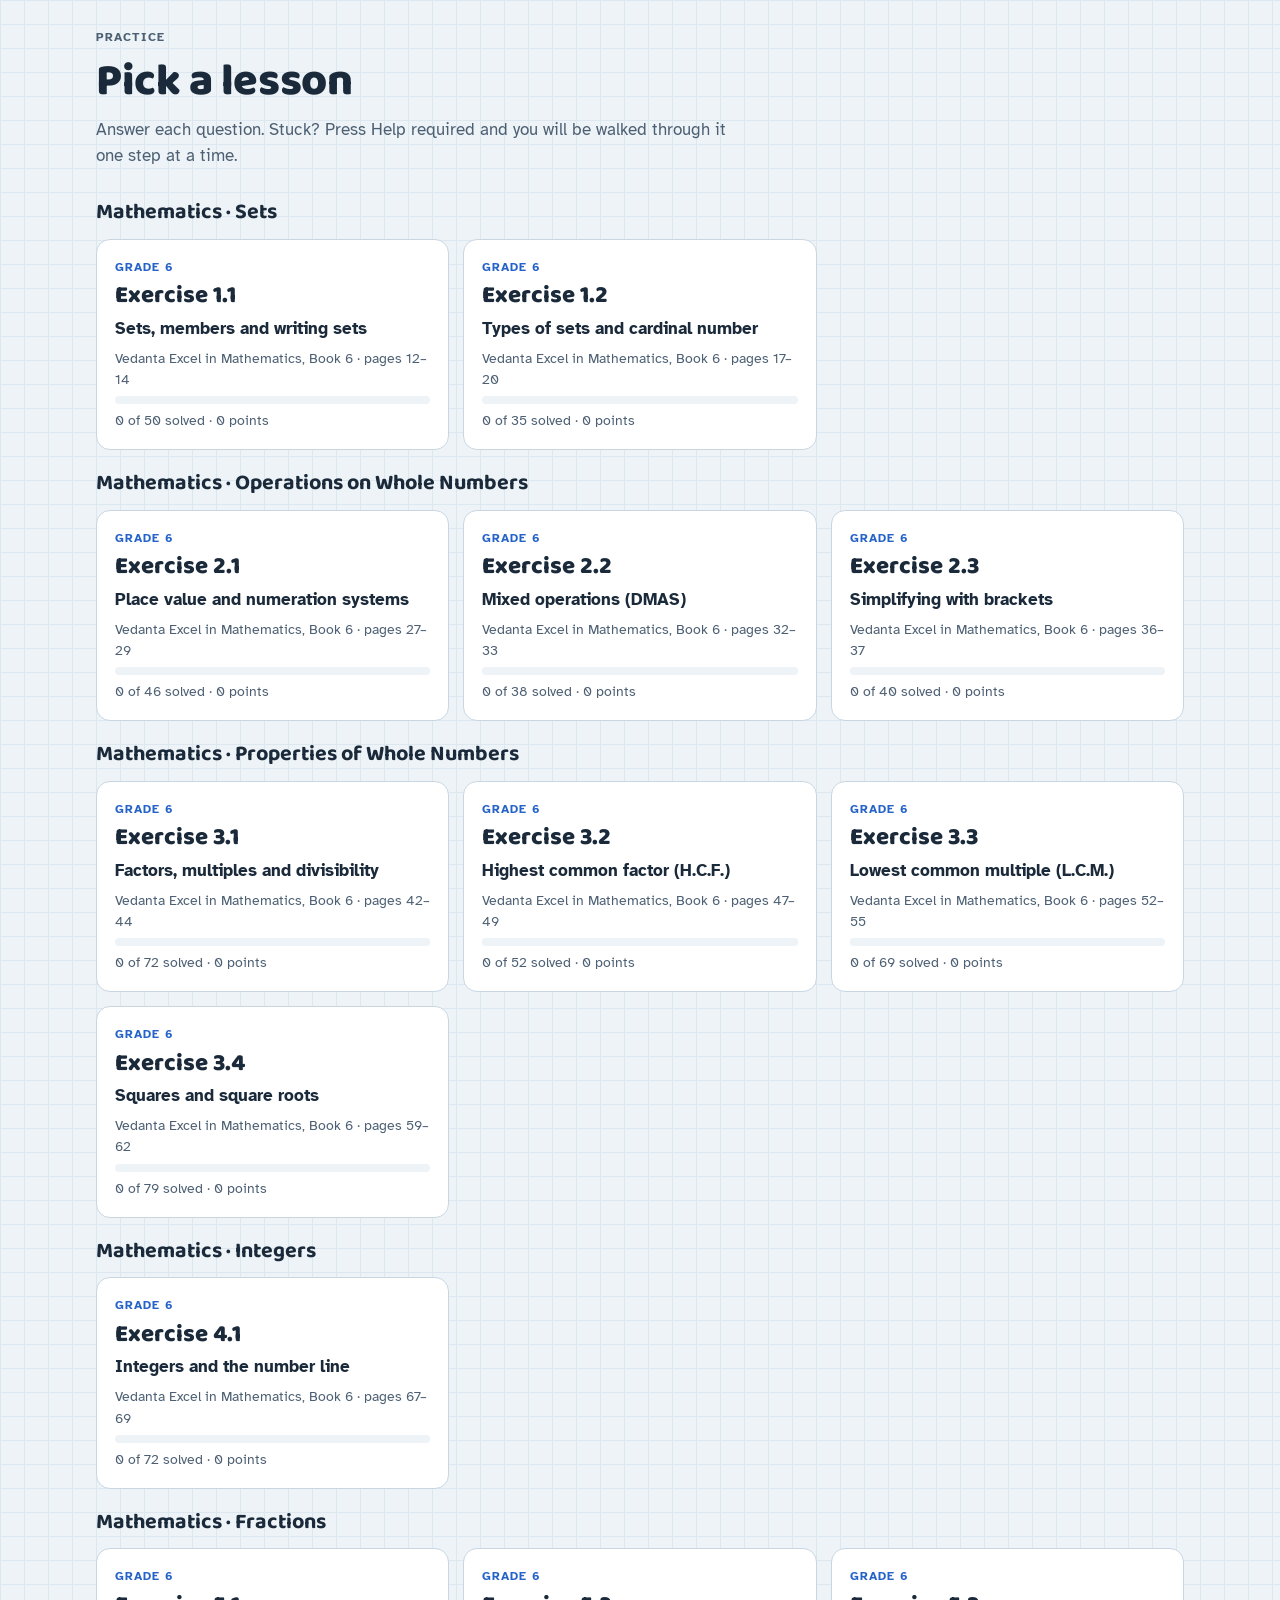
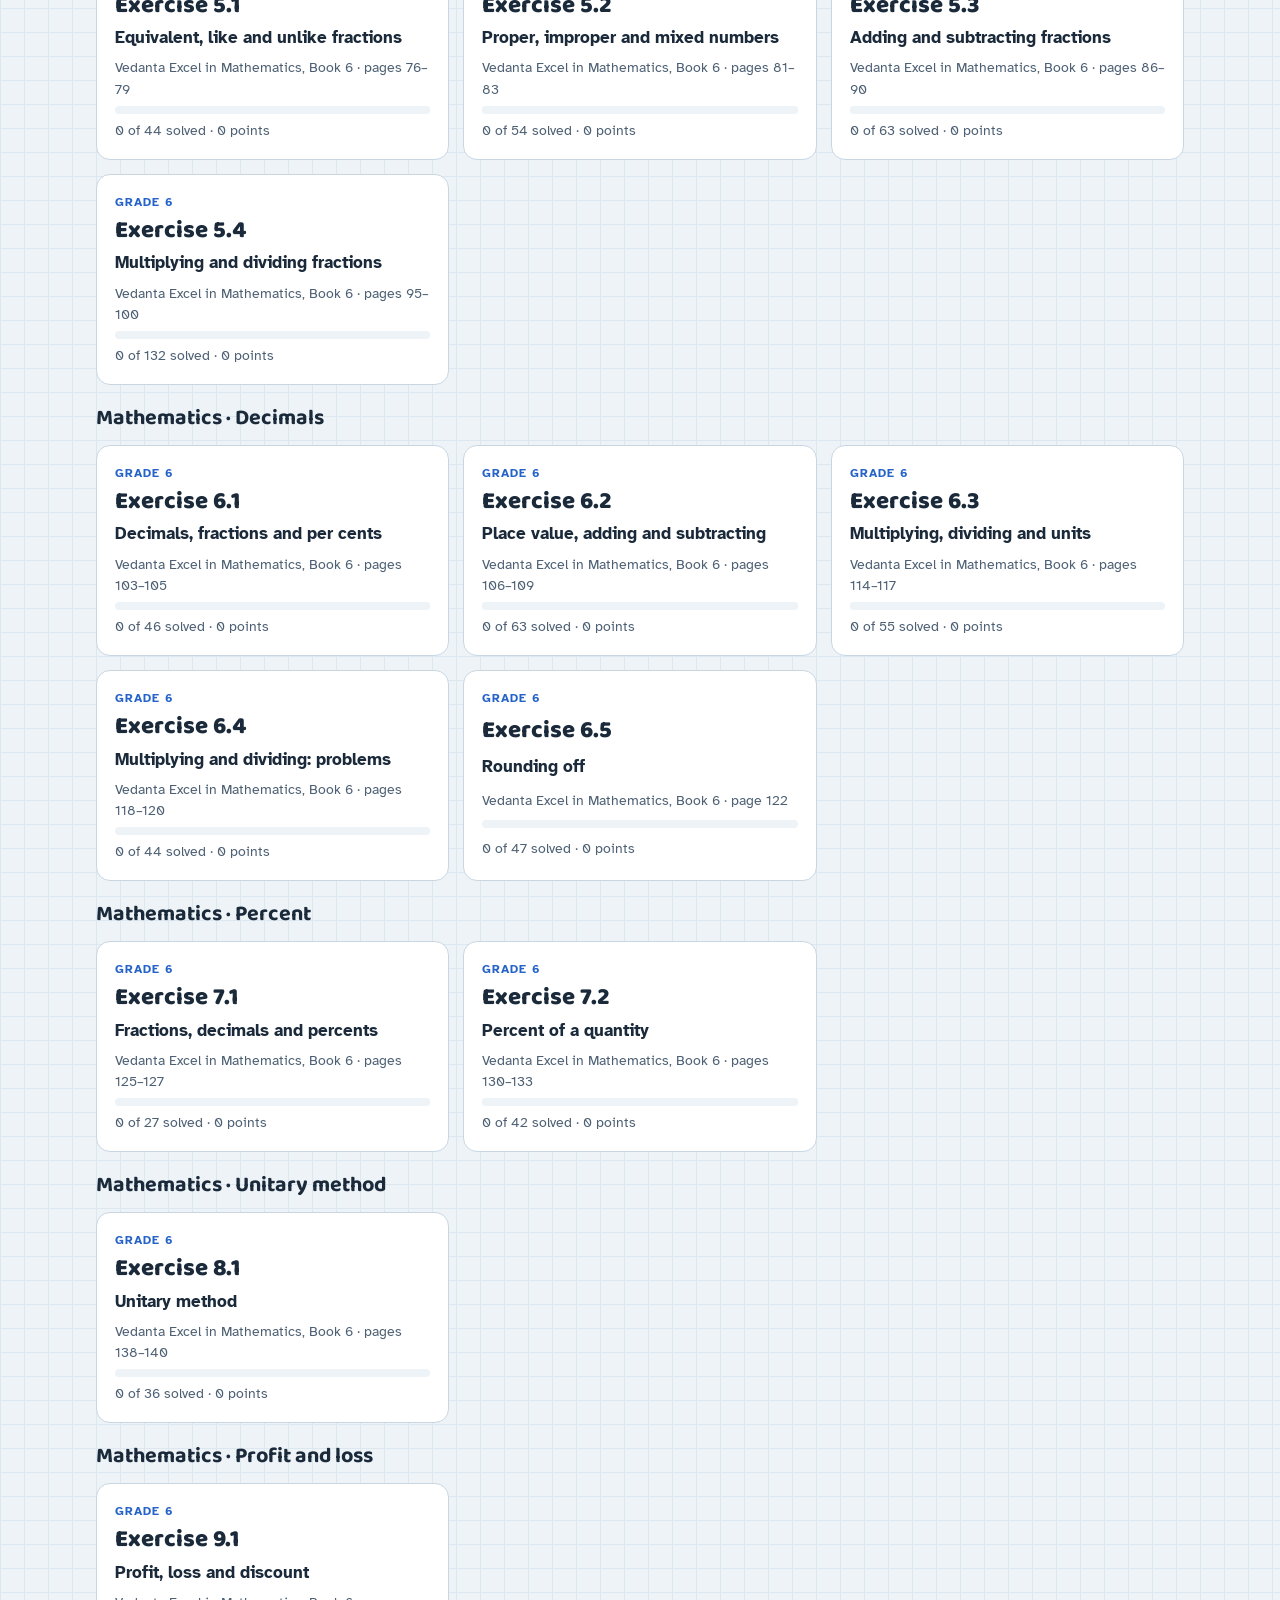
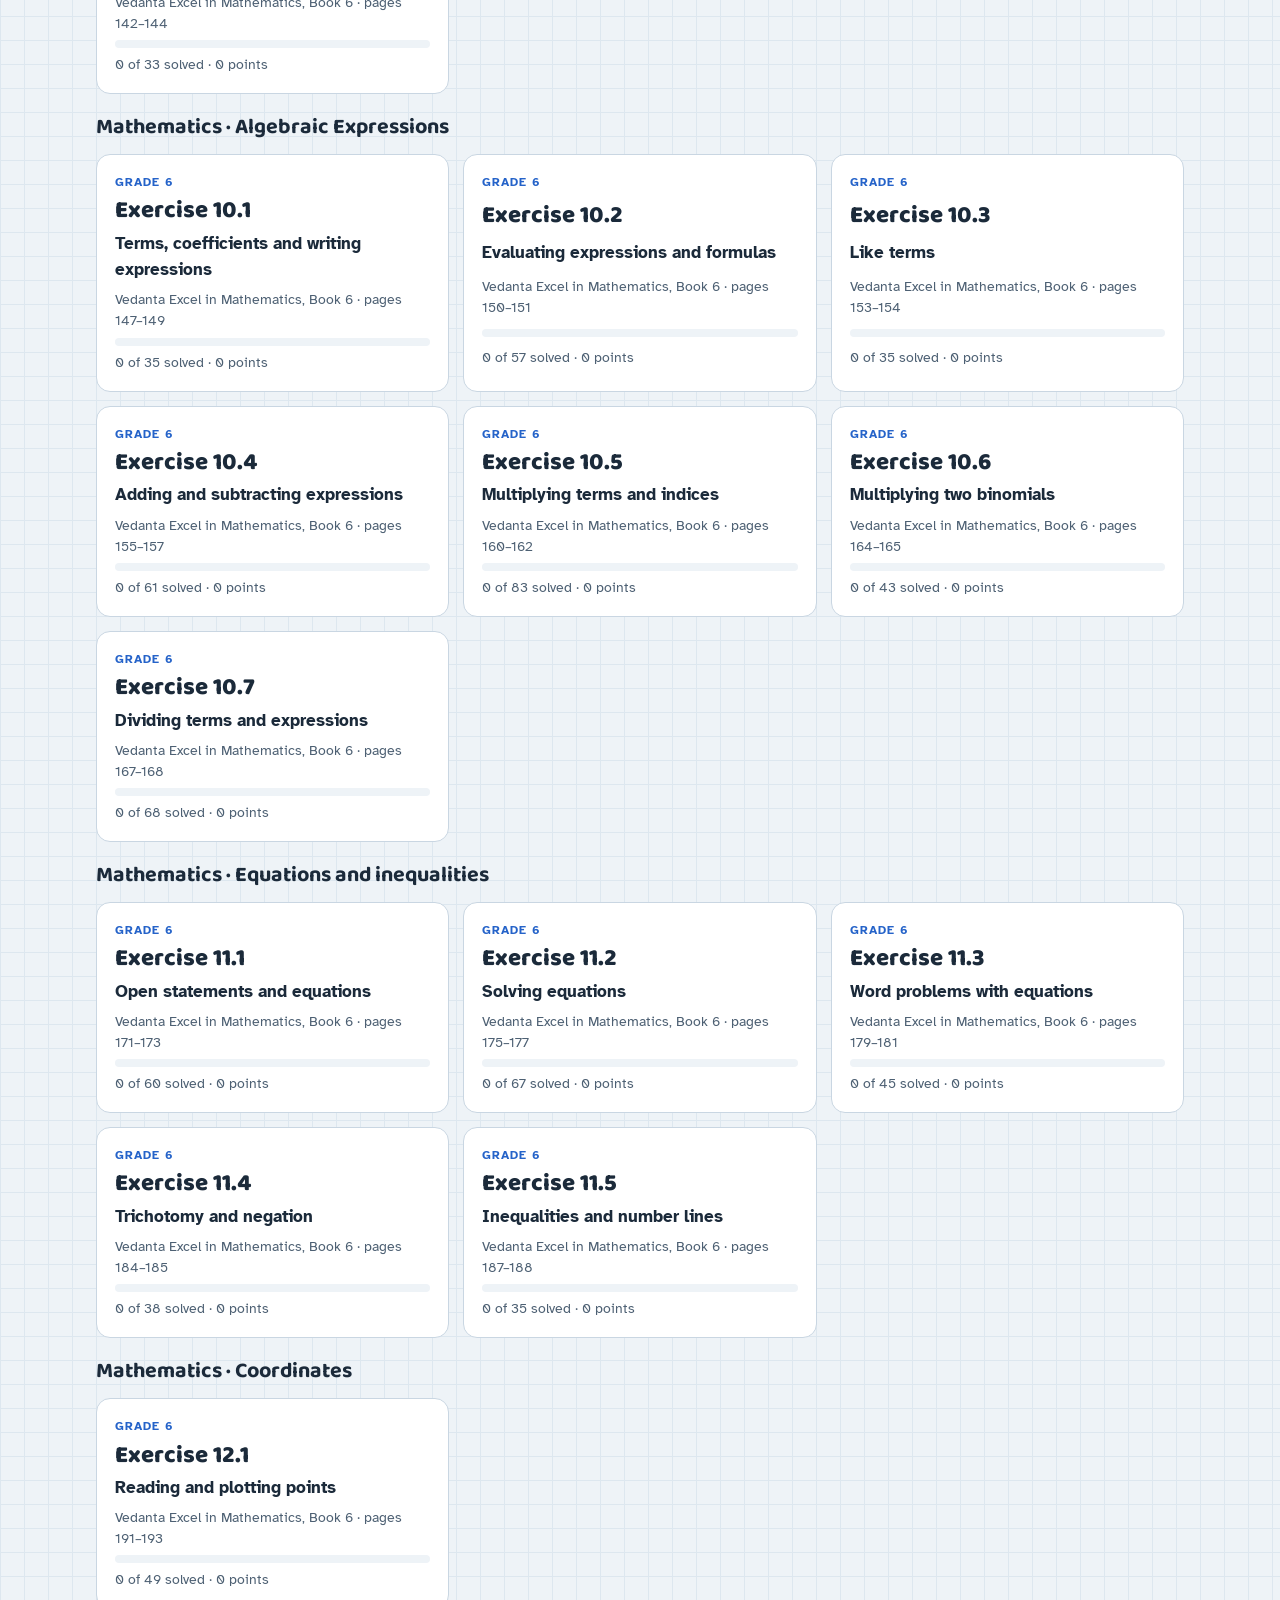
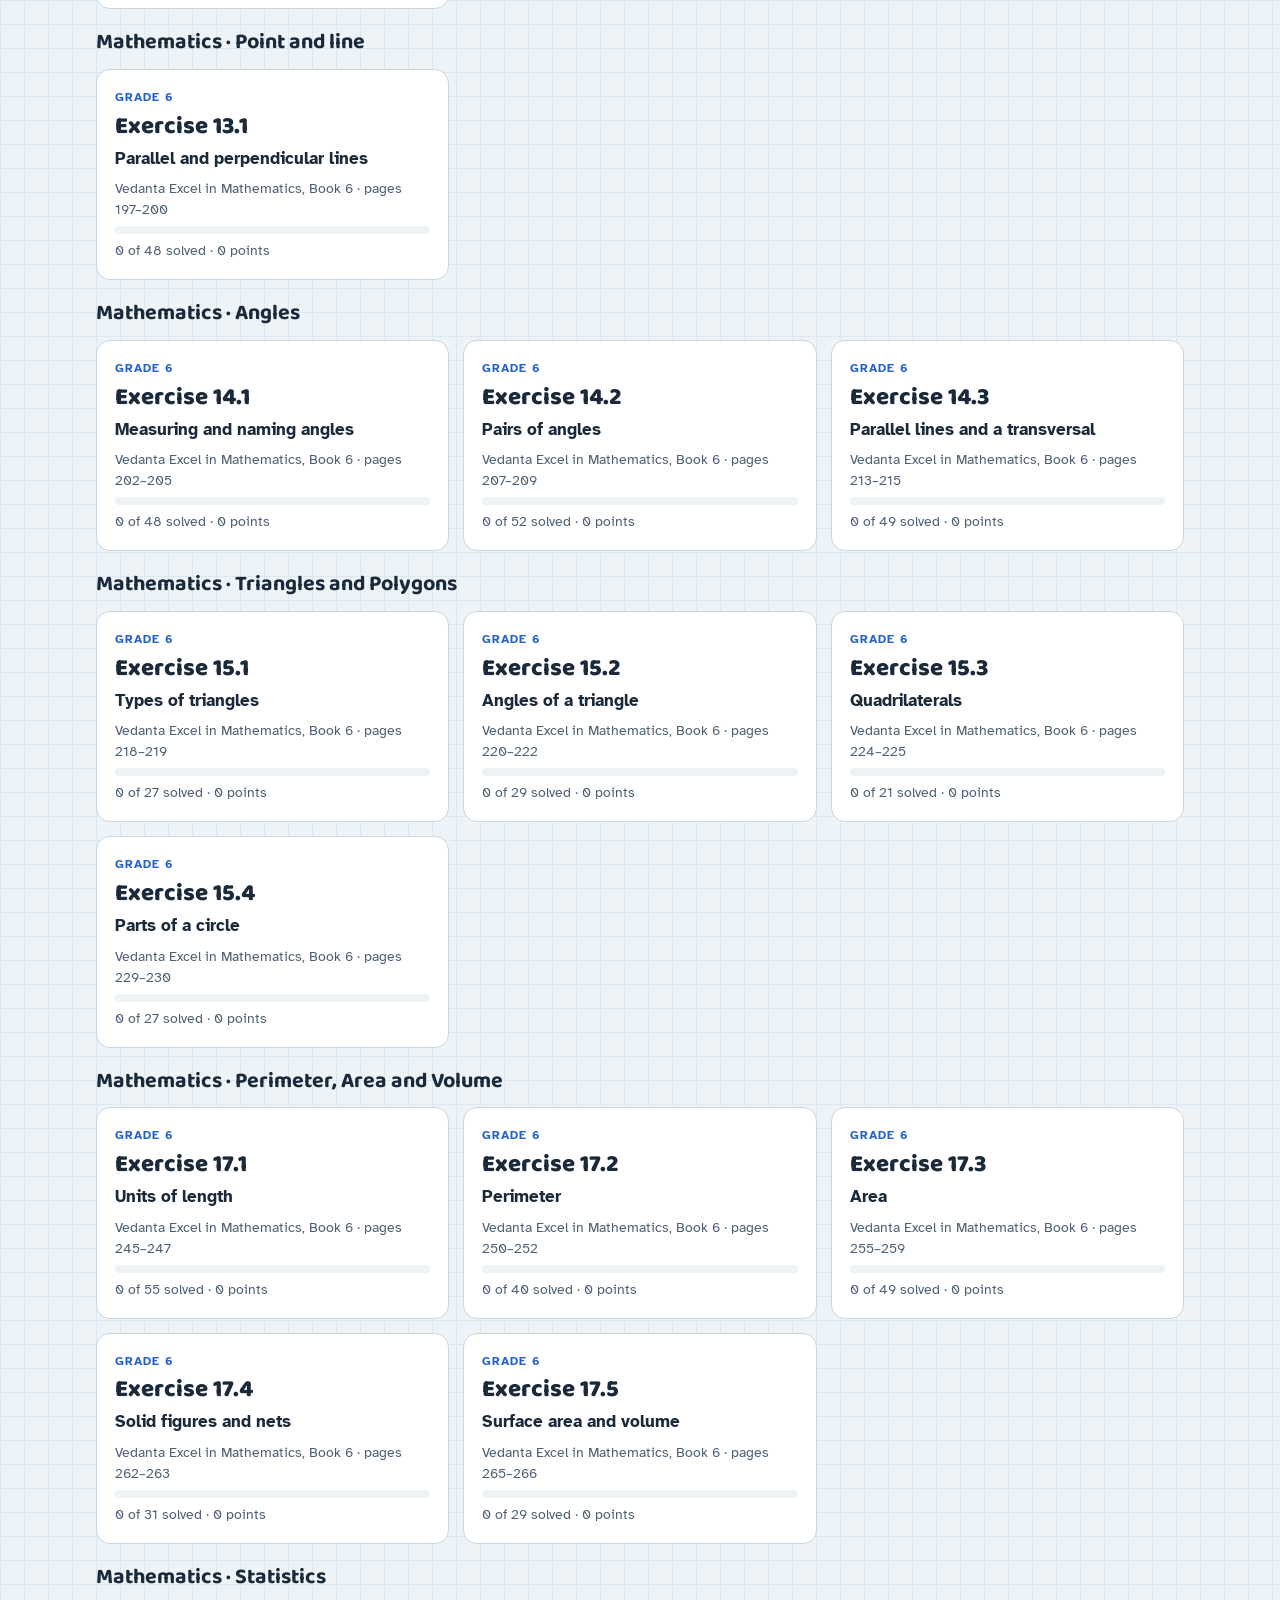
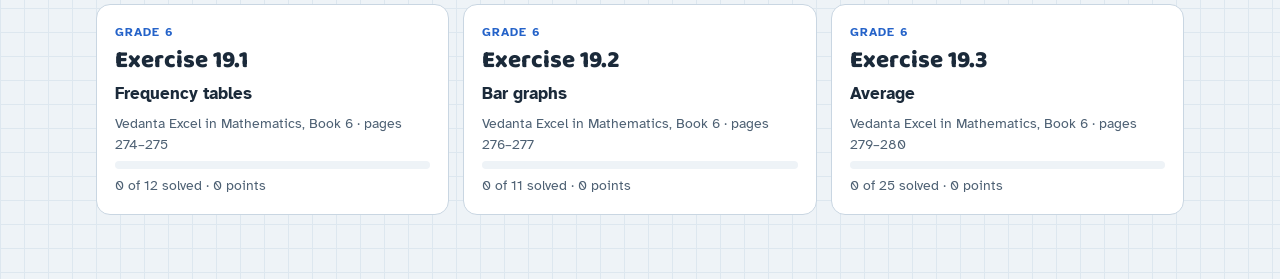
==== commit 68c9075d: "add all lessons" ====
--- a/index.html
+++ b/index.html
@@ -162,6 +162,31 @@
 .fig .bar-num { fill: var(--ink-soft); font: 12px var(--f-body); text-anchor: end; dominant-baseline: central; }
 .fig .bar-lbl { fill: var(--ink); font: 13px var(--f-body); text-anchor: middle; }
 .fig .bar-lbl.strong { font-weight: 700; }
+.fig .nl-range { fill: none; stroke: var(--blue); stroke-width: 2.5; }
+.fig .nl-rhead { fill: var(--blue); }
+.fig .nl-end { fill: var(--card); stroke: var(--blue); stroke-width: 2.5; }
+.fig .nl-end.closed { fill: var(--blue); }
+.fig .shp { stroke: var(--ink); stroke-width: 2; stroke-linejoin: round; }
+.fig .shp.plain { fill: none; }
+.fig .shp.tone-a { fill: var(--blue-wash); }
+.fig .shp.tone-b { fill: var(--accent-wash); }
+.fig .shp.hole { fill: var(--card); }
+.fig .shp.dash { stroke-dasharray: 5 4; }
+.fig .shp.open { fill: none; }
+.fig .shp-grid { stroke: var(--line); stroke-width: .8; }
+.fig .shp-dash { stroke: var(--ink-soft); stroke-width: 1.3; stroke-dasharray: 4 4; }
+.fig .shp-right { fill: none; stroke: var(--ink-soft); stroke-width: 1.2; }
+.fig .shp-tick { stroke: var(--ink); stroke-width: 1.6; }
+.fig .shp-t { fill: var(--ink); font: 600 13px var(--f-body); dominant-baseline: central; }
+.fig .shp-t.big { font: 700 16px var(--f-body); }
+.fig .sol { stroke: var(--ink); stroke-width: 1.8; fill: none; }
+.fig .sol.hidden { stroke-dasharray: 4 4; stroke-width: 1.2; fill: none; }
+.fig .sol-face { fill: var(--blue-wash); stroke: var(--ink); stroke-width: 1.8; stroke-linejoin: round; }
+.fig .bal-stand { fill: var(--accent); }
+.fig .bal-pan { fill: var(--card); stroke: var(--ink); stroke-width: 2; }
+.fig .bal-bag { fill: var(--blue-wash); stroke: var(--ink); stroke-width: 1.6; stroke-linejoin: round; }
+.fig .bal-v { fill: var(--ink); font: italic 700 13px var(--f-body); text-anchor: middle; dominant-baseline: central; }
+.fig .bal-ball { fill: var(--accent-wash); stroke: var(--ink); stroke-width: 1.4; }
 .fig .grid-t { fill: var(--ink); font: 700 17px var(--f-body); text-anchor: middle; dominant-baseline: central; }
 .fig .grid-q { fill: var(--blue); font: italic 700 16px var(--f-body); text-anchor: middle; dominant-baseline: central; }
 .fig-ftree { max-width: 240px; }
@@ -331,6 +356,11 @@
 <script src="lessons/math-algebra-g6-ex10-5.js"></script>
 <script src="lessons/math-algebra-g6-ex10-6.js"></script>
 <script src="lessons/math-algebra-g6-ex10-7.js"></script>
+<script src="lessons/math-equations-g6-ex11-1.js"></script>
+<script src="lessons/math-equations-g6-ex11-2.js"></script>
+<script src="lessons/math-equations-g6-ex11-3.js"></script>
+<script src="lessons/math-equations-g6-ex11-4.js"></script>
+<script src="lessons/math-equations-g6-ex11-5.js"></script>
 <script src="lessons/math-coordinates-g6-ex12-1.js"></script>
 <script src="lessons/math-lines-g6-ex13-1.js"></script>
 <script src="lessons/math-angles-g6.js"></script>
@@ -340,6 +370,14 @@
 <script src="lessons/math-triangles-g6-ex15-2.js"></script>
 <script src="lessons/math-triangles-g6-ex15-3.js"></script>
 <script src="lessons/math-triangles-g6-ex15-4.js"></script>
+<script src="lessons/math-measure-g6-ex17-1.js"></script>
+<script src="lessons/math-measure-g6-ex17-2.js"></script>
+<script src="lessons/math-measure-g6-ex17-3.js"></script>
+<script src="lessons/math-measure-g6-ex17-4.js"></script>
+<script src="lessons/math-measure-g6-ex17-5.js"></script>
+<script src="lessons/math-stats-g6-ex19-1.js"></script>
+<script src="lessons/math-stats-g6-ex19-2.js"></script>
+<script src="lessons/math-stats-g6-ex19-3.js"></script>
 <script>Practice.start(document.getElementById("app"));</script>
 </body>
 </html>
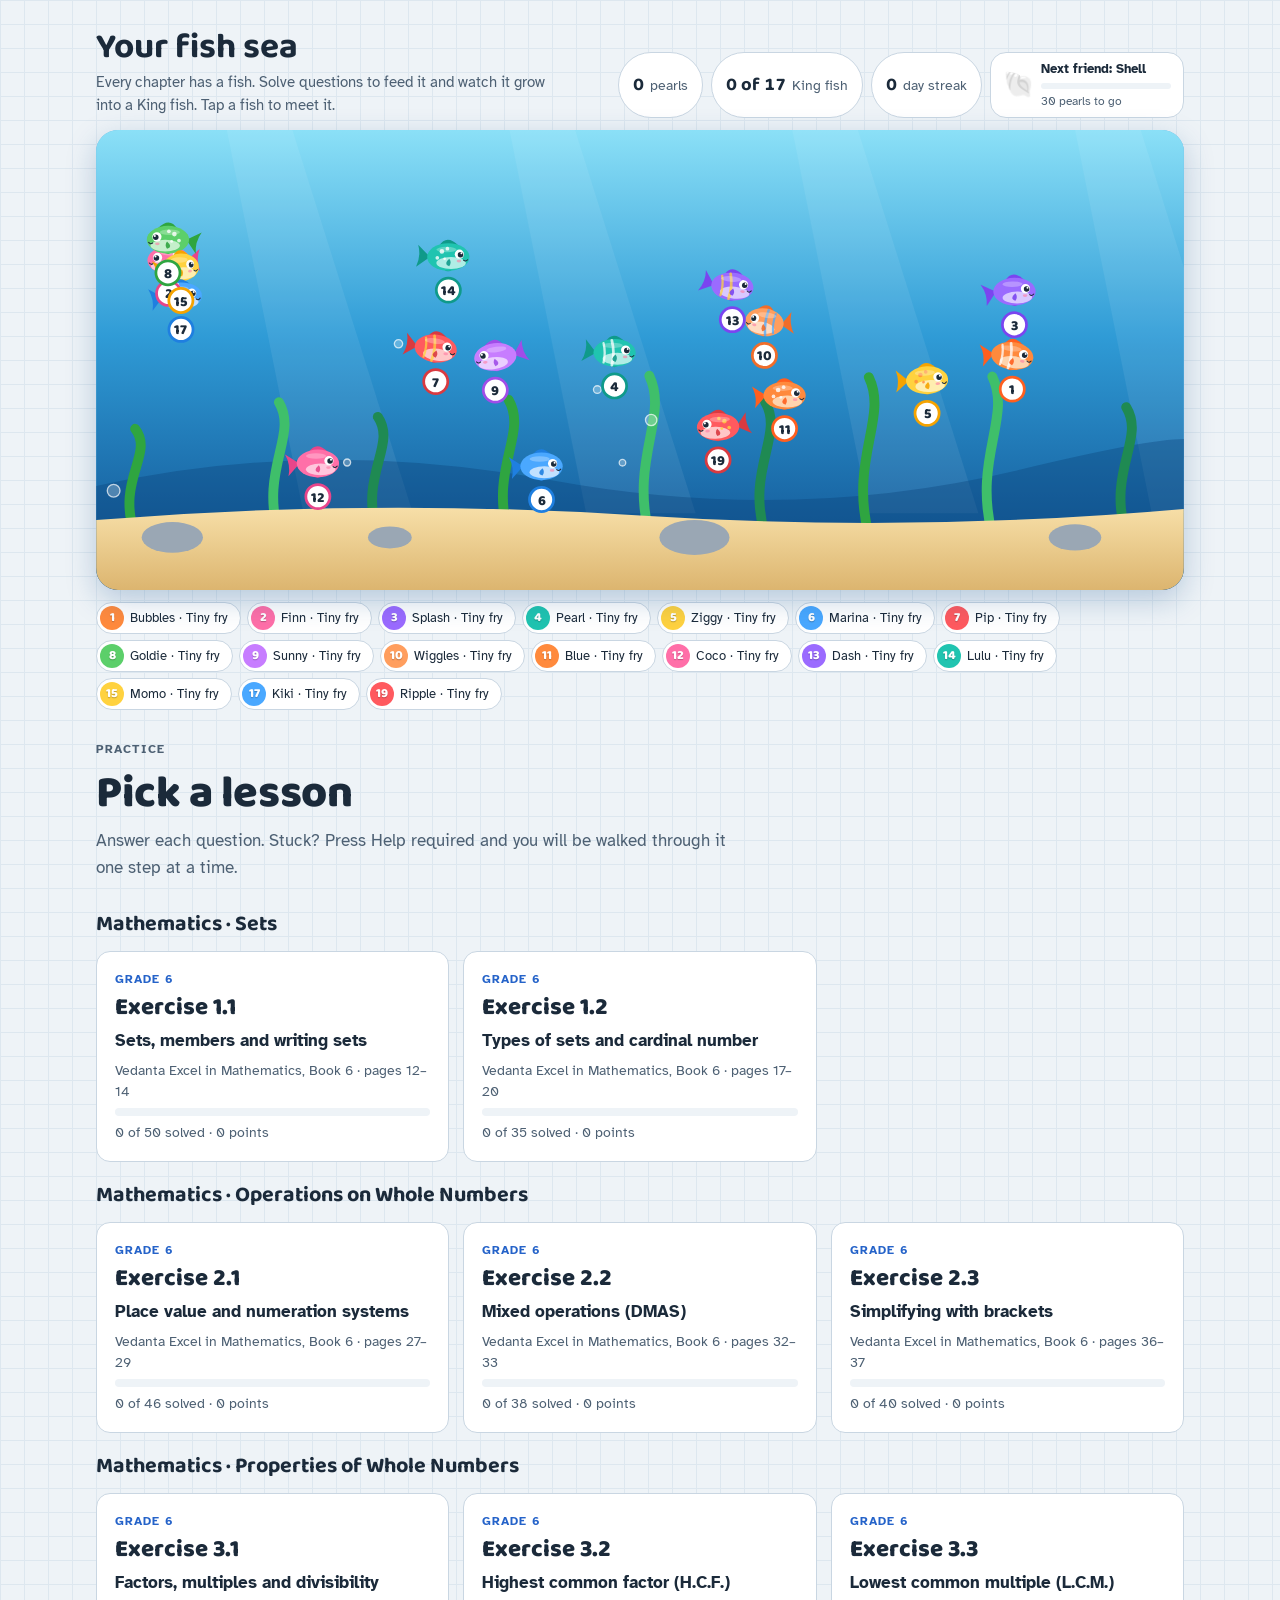
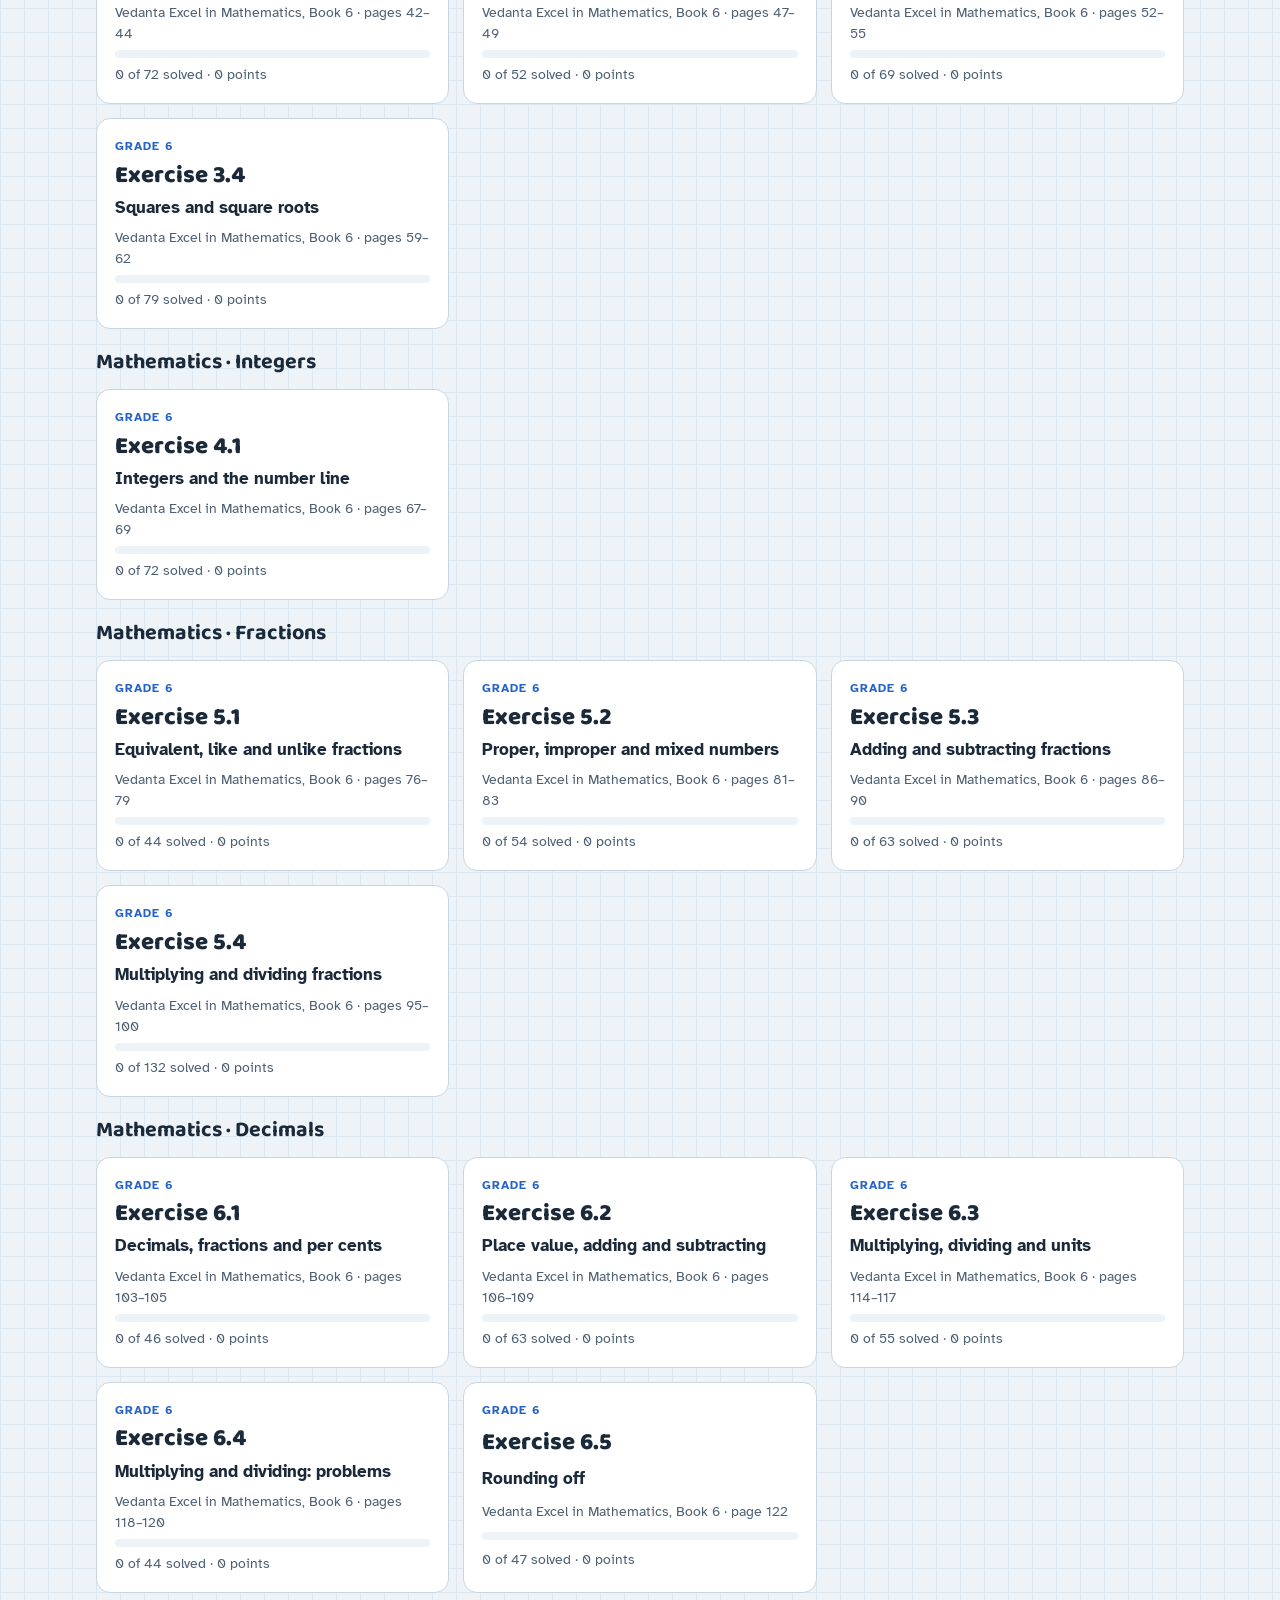
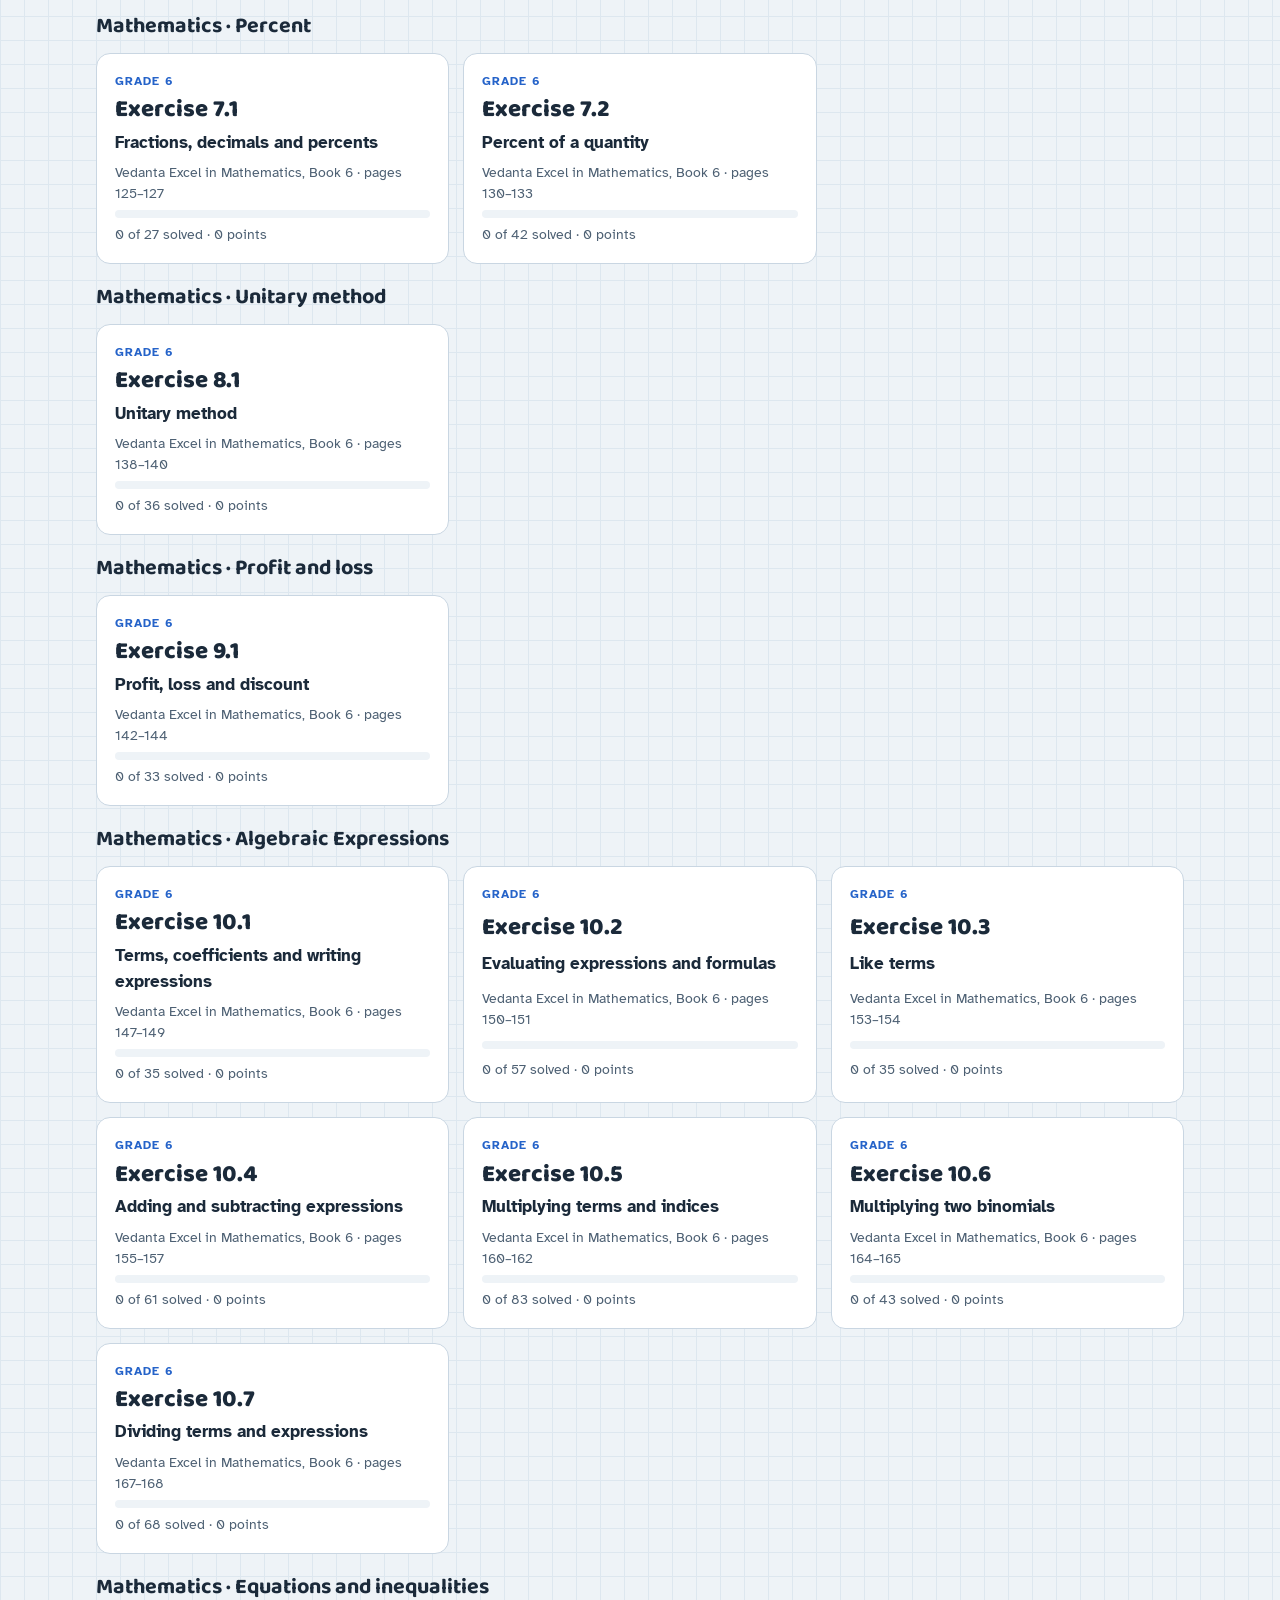
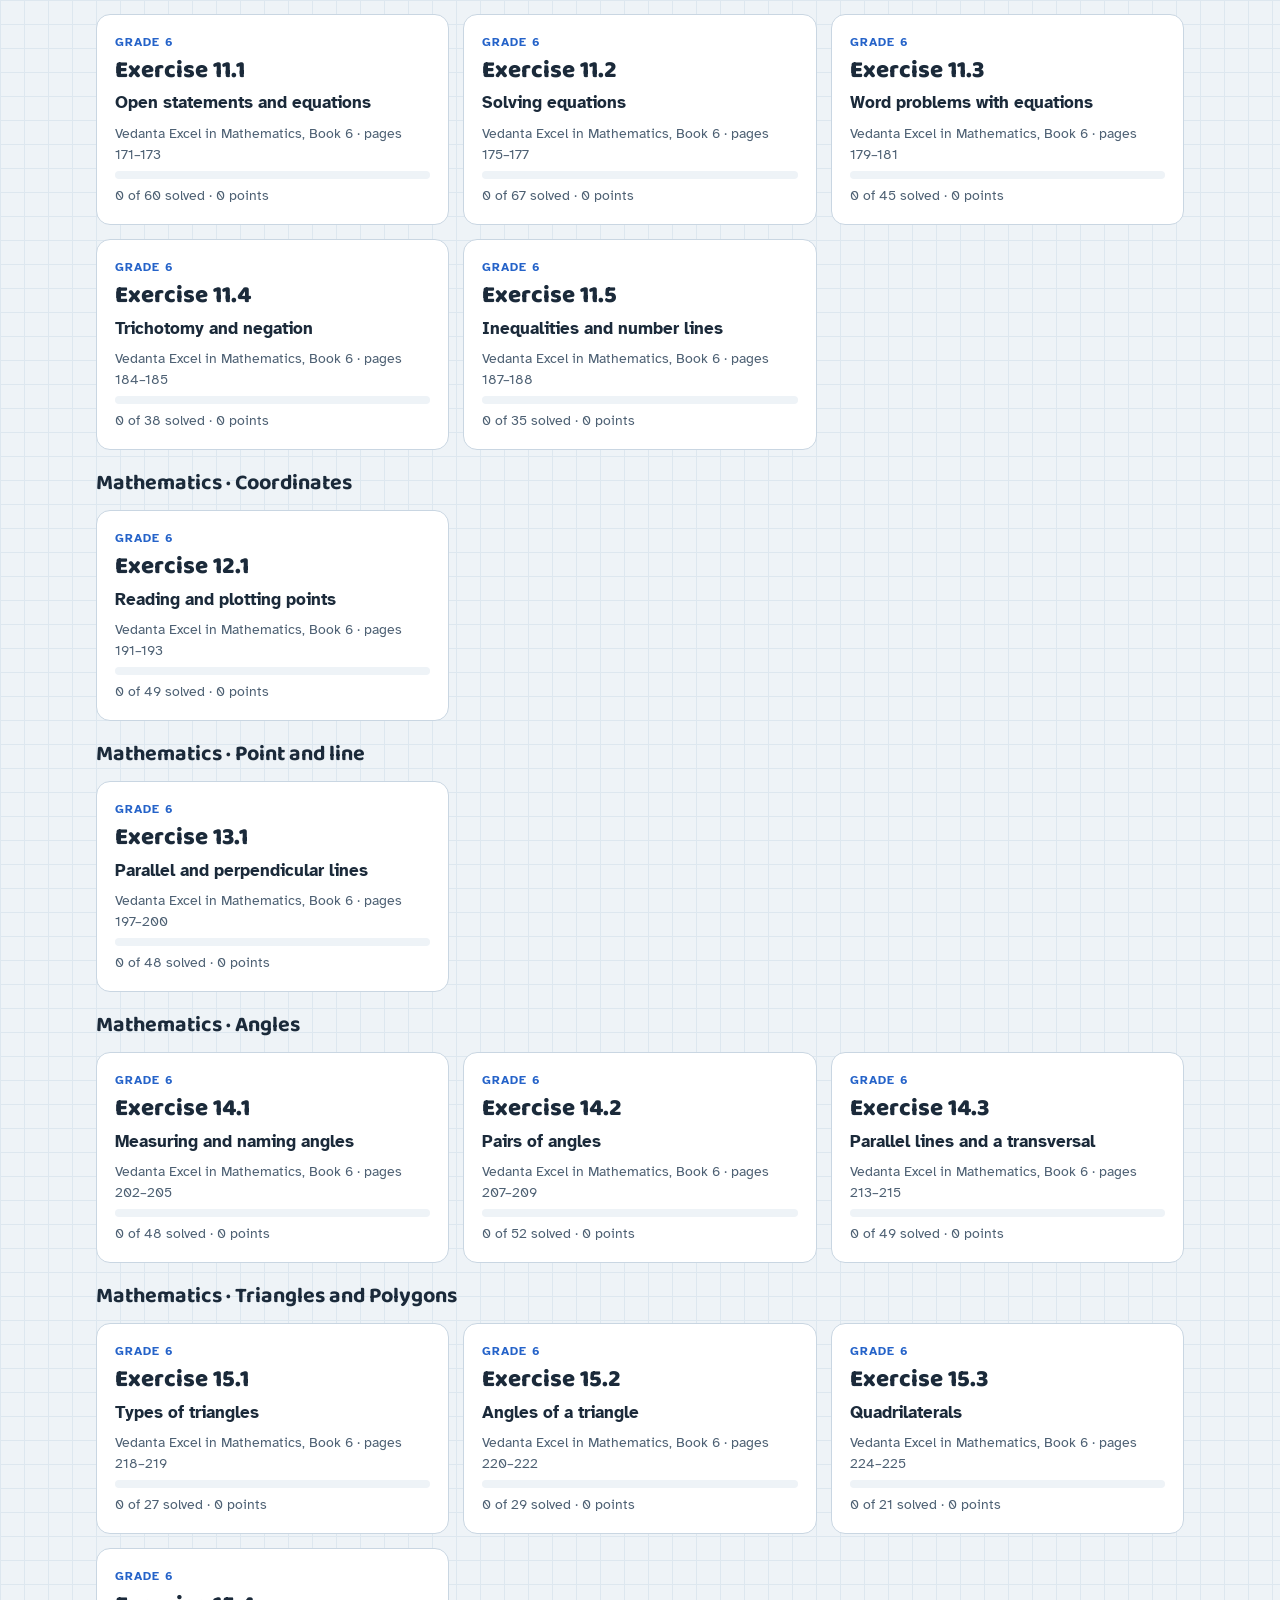
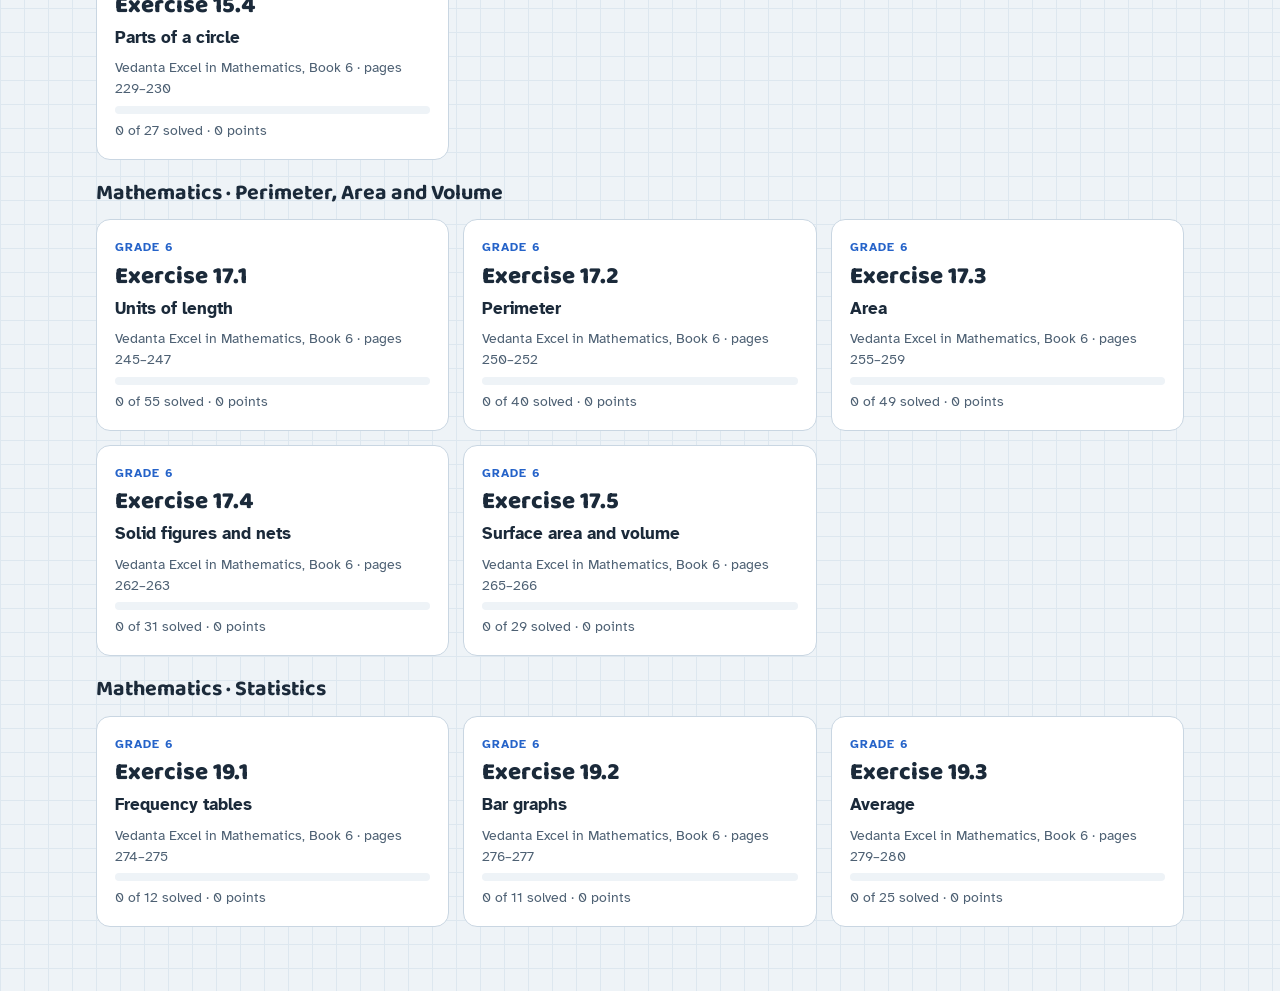
==== commit 2376f6ed: "add aquarium" ====
--- a/index.html
+++ b/index.html
@@ -318,6 +318,55 @@
 .finish { background: var(--card); border: 1px solid var(--line); border-radius: 18px; padding: clamp(20px, 4vw, 40px); }
 .stars { font-size: 3rem; color: var(--accent); letter-spacing: .1em; line-height: 1; }
 .confirm { display: flex; gap: 10px; align-items: center; flex-wrap: wrap; background: var(--bad-wash); padding: 10px 14px; border-radius: 10px; }
+
+/* ---------- fish sea ---------- */
+.sea-wrap { margin: 0 0 30px; }
+.sea-head { display: flex; flex-wrap: wrap; align-items: flex-end; justify-content: space-between; gap: 12px 20px; margin-bottom: 12px; }
+.sea-head h2 { font-size: clamp(1.6rem, 4vw, 2.2rem); }
+.sea-sub { margin: 4px 0 0; color: var(--ink-soft); max-width: 46ch; font-size: .95rem; }
+.sea-chips { display: flex; flex-wrap: wrap; gap: 8px; }
+.sea-chip { display: inline-flex; align-items: center; gap: 6px; background: var(--card); border: 1px solid var(--line); border-radius: 999px; padding: 6px 14px; font-size: .9rem; color: var(--ink-soft); }
+.sea-chip b { font-family: var(--f-display); font-size: 1.15rem; color: var(--ink); font-variant-numeric: tabular-nums; }
+.sea-chip.hot b { color: #e8590c; }
+.sea-chip.next { border-radius: 16px; padding: 6px 12px; }
+.sea-next-e { font-size: 1.6rem; filter: grayscale(1); opacity: .55; }
+.sea-next-t { display: grid; gap: 3px; color: var(--ink); font-weight: 700; font-size: .82rem; }
+.sea-mini { display: block; width: 130px; height: 6px; border-radius: 9px; background: var(--paper); overflow: hidden; }
+.sea-mini > span { display: block; height: 100%; background: linear-gradient(90deg, #2f9bd6, #20c4b0); }
+.sea-mini-t { font-weight: 400; color: var(--ink-soft); font-size: .78rem; }
+.sea-toast { background: #fff7d6; color: #4a3500; border: 2px solid #f2b31b; border-radius: var(--r); padding: 8px 14px; margin-bottom: 12px; font-weight: 700; animation: seaPop .5s ease-out; }
+.sea-toast p { margin: 2px 0; }
+.sea-box { position: relative; height: clamp(380px, 46vw, 460px); border-radius: 22px; overflow: hidden; box-shadow: 0 10px 30px rgba(14, 76, 140, .25), inset 0 0 0 3px rgba(255, 255, 255, .35); background: #2f9bd6; }
+.sea { display: block; width: 100%; height: 100%; }
+.sea-fish, .sea-tag { cursor: pointer; }
+.sea-tag text { font: 800 13px var(--f-display); }
+.sea-friend { pointer-events: none; }
+.sea-ray { opacity: .07; animation: seaRay 7s ease-in-out infinite alternate; }
+.sea-ray.r1 { animation-delay: -2s; } .sea-ray.r2 { animation-delay: -4s; } .sea-ray.r3 { animation-delay: -6s; }
+.sea-weed { transform-box: fill-box; transform-origin: 50% 100%; animation: seaSway 4s ease-in-out infinite alternate; }
+.sea-weed.w1 { animation-duration: 5s; animation-delay: -1s; } .sea-weed.w2 { animation-duration: 3.4s; animation-delay: -2s; }
+.sea-card { position: absolute; left: 12px; bottom: 12px; width: min(330px, calc(100% - 24px)); background: var(--card); color: var(--ink); border-radius: 18px; padding: 14px 16px 16px; box-shadow: 0 10px 30px rgba(0, 0, 0, .3); animation: seaPop .25s ease-out; }
+.sea-card[hidden] { display: none; }
+.sea-x { position: absolute; top: 6px; right: 8px; border: 0; background: none; font-size: 1.6rem; line-height: 1; color: var(--ink-soft); padding: 4px 8px; cursor: pointer; }
+.sea-card-top { display: flex; align-items: center; gap: 10px; }
+.sea-card-name { margin: 0; font: 800 1.3rem/1.1 var(--f-display); }
+.sea-card-ch { margin: 0; color: var(--ink-soft); font-size: .85rem; }
+.sea-stage { margin: 10px 0 4px; font-weight: 700; color: var(--blue); }
+.sea-meter { display: block; height: 10px; border-radius: 9px; background: var(--paper); overflow: hidden; }
+.sea-meter > span { display: block; height: 100%; border-radius: 9px; }
+.sea-card-st { margin: 6px 0 2px; font-size: .85rem; color: var(--ink-soft); }
+.sea-card-say { margin: 6px 0 12px; font-style: italic; }
+.sea-dot { display: inline-grid; place-items: center; min-width: 24px; height: 24px; padding: 0 4px; border-radius: 99px; background: var(--fc, var(--blue)); color: #fff; font: 800 .8rem var(--f-display); text-shadow: 0 1px 1px rgba(0,0,0,.25); }
+.sea-dot.big { min-width: 40px; height: 40px; font-size: 1.15rem; }
+.sea-list { display: flex; flex-wrap: wrap; gap: 6px; margin-top: 12px; }
+.sea-pill { display: inline-flex; align-items: center; gap: 6px; border: 1px solid var(--line); background: var(--card); color: var(--ink); border-radius: 999px; padding: 3px 12px 3px 3px; font-size: .82rem; cursor: pointer; }
+.sea-pill:hover { border-color: var(--fc); }
+.sea-pill .sea-dot { background: var(--fc); }
+.sea-fb { display: block; margin-top: 4px; font-weight: 400; }
+@keyframes seaSway { from { transform: rotate(-6deg); } to { transform: rotate(6deg); } }
+@keyframes seaRay { from { opacity: .03; } to { opacity: .12; } }
+@keyframes seaPop { from { transform: scale(.92); opacity: 0; } to { transform: none; opacity: 1; } }
+@media (prefers-reduced-motion: reduce) { .sea-weed, .sea-ray, .sea-toast, .sea-card { animation: none; } }
 </style>
 </head>
 <body>
@@ -378,6 +427,7 @@
 <script src="lessons/math-stats-g6-ex19-1.js"></script>
 <script src="lessons/math-stats-g6-ex19-2.js"></script>
 <script src="lessons/math-stats-g6-ex19-3.js"></script>
+<script src="aquarium.js"></script>
 <script>Practice.start(document.getElementById("app"));</script>
 </body>
 </html>
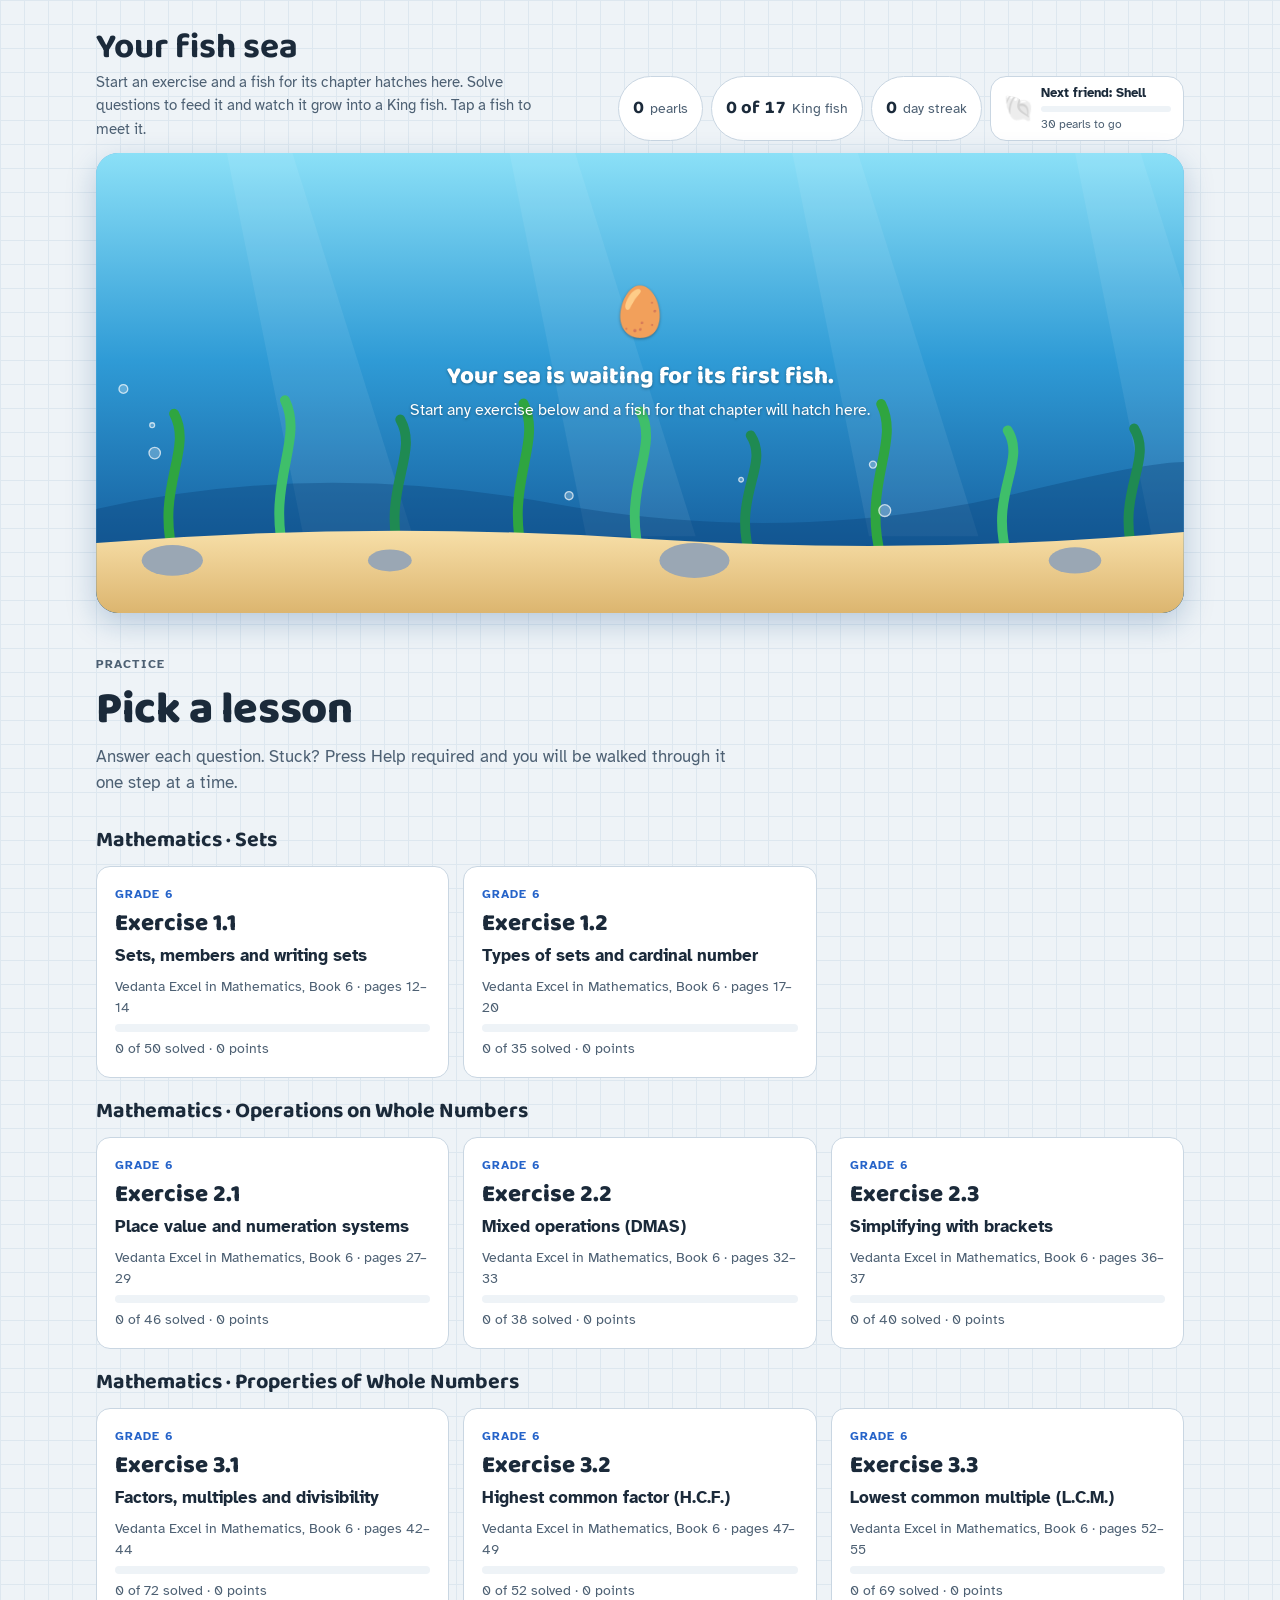
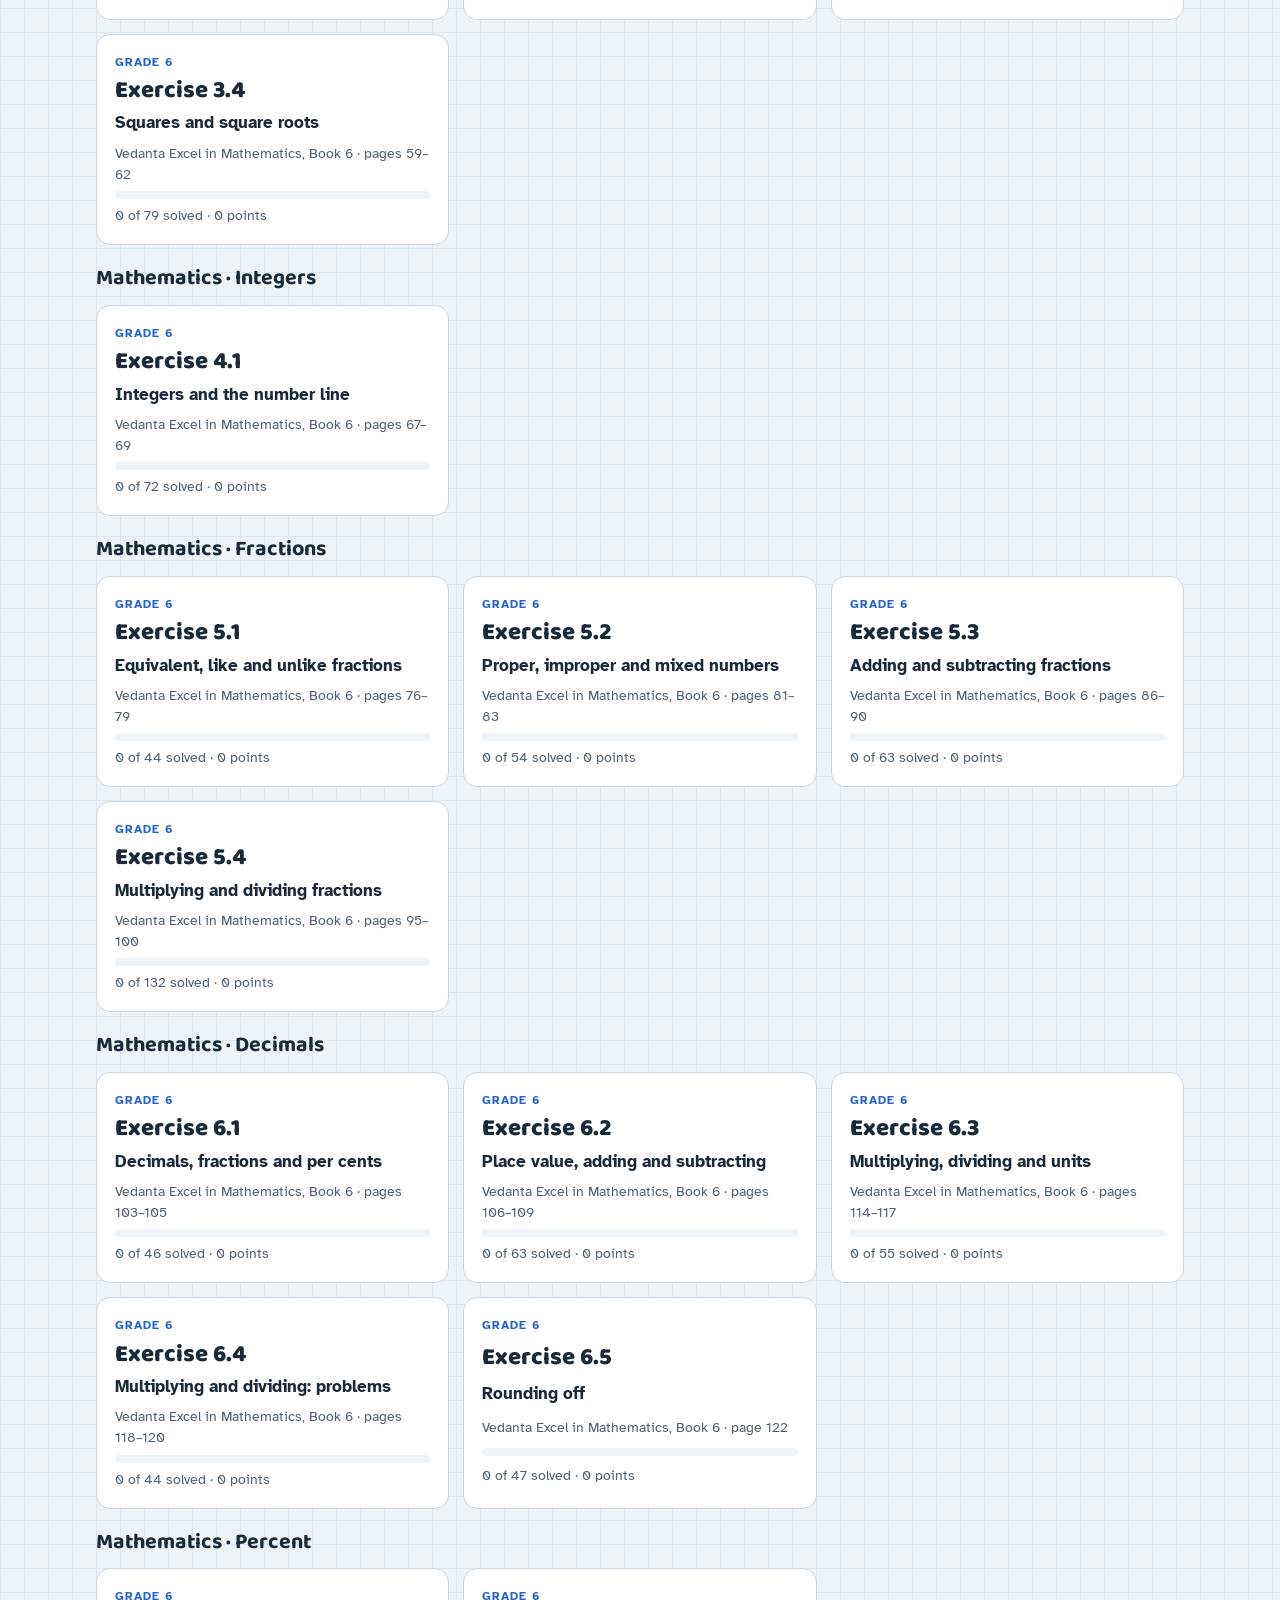
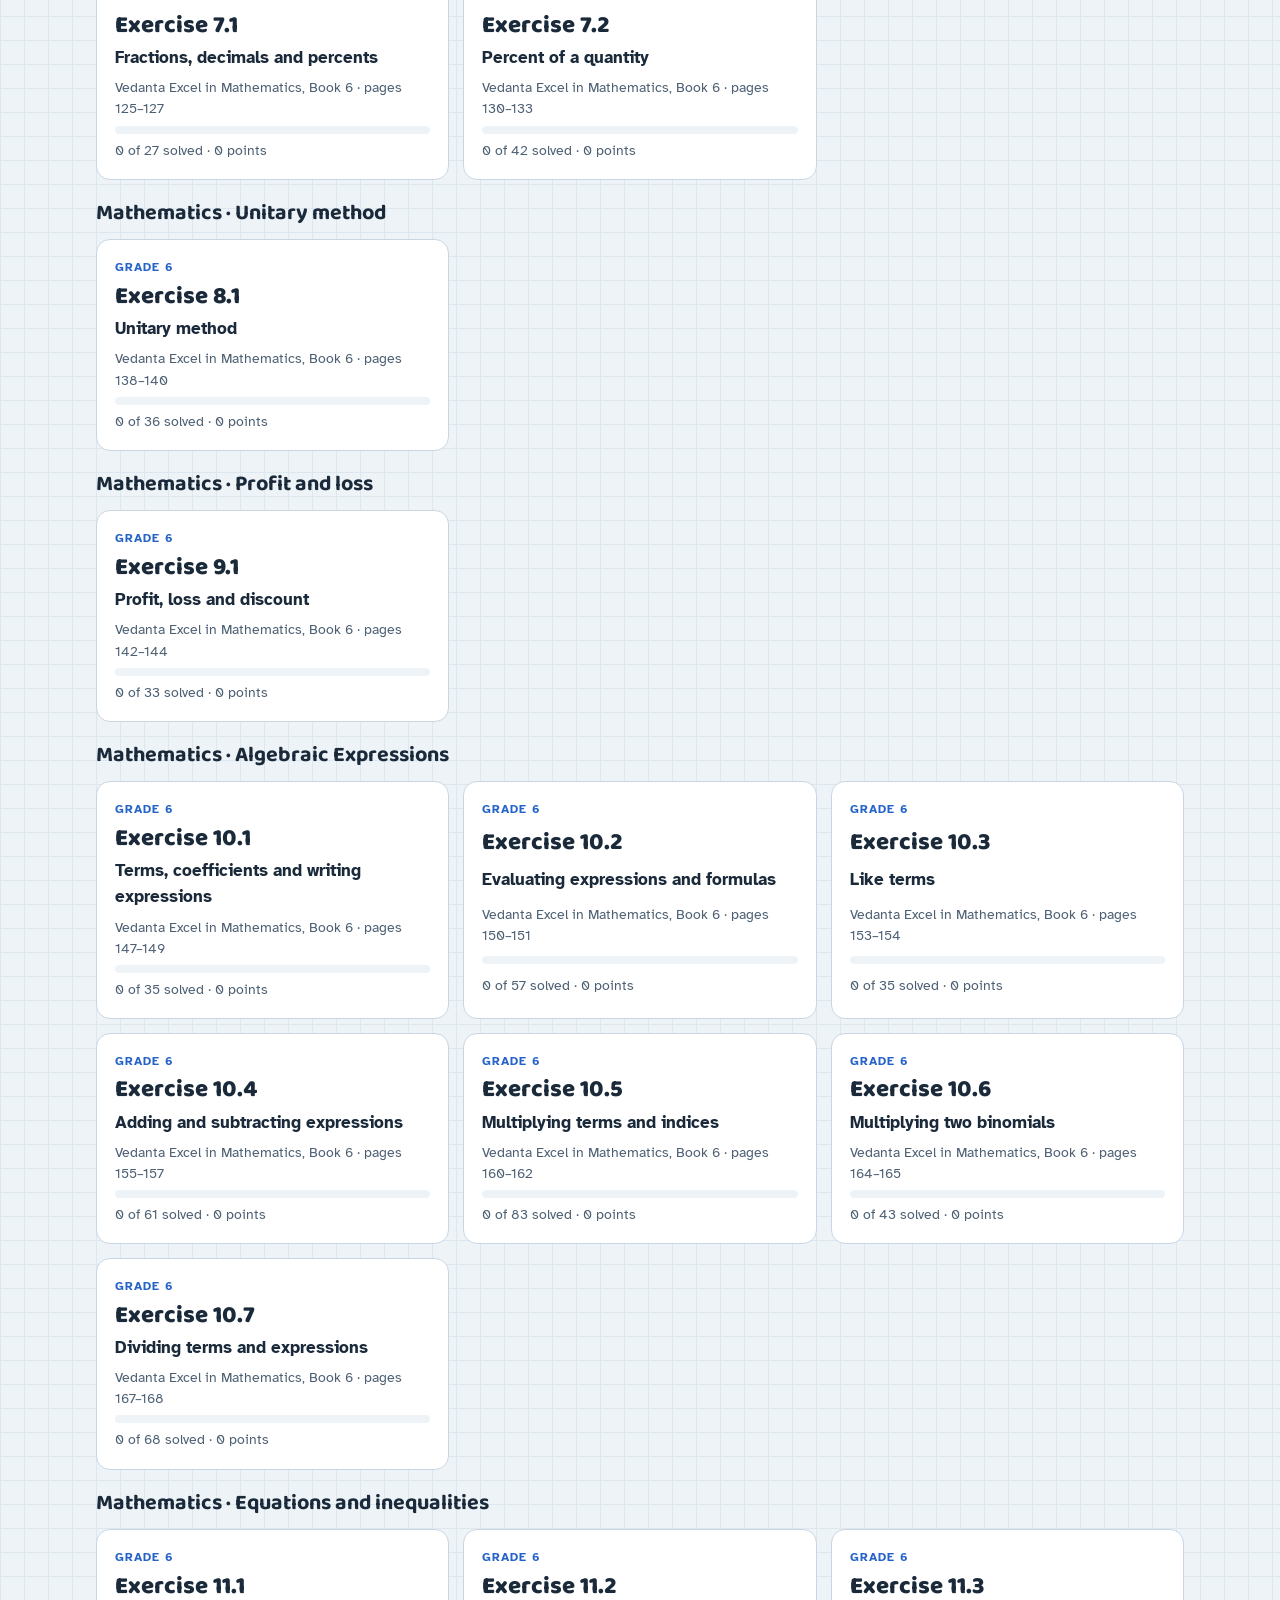
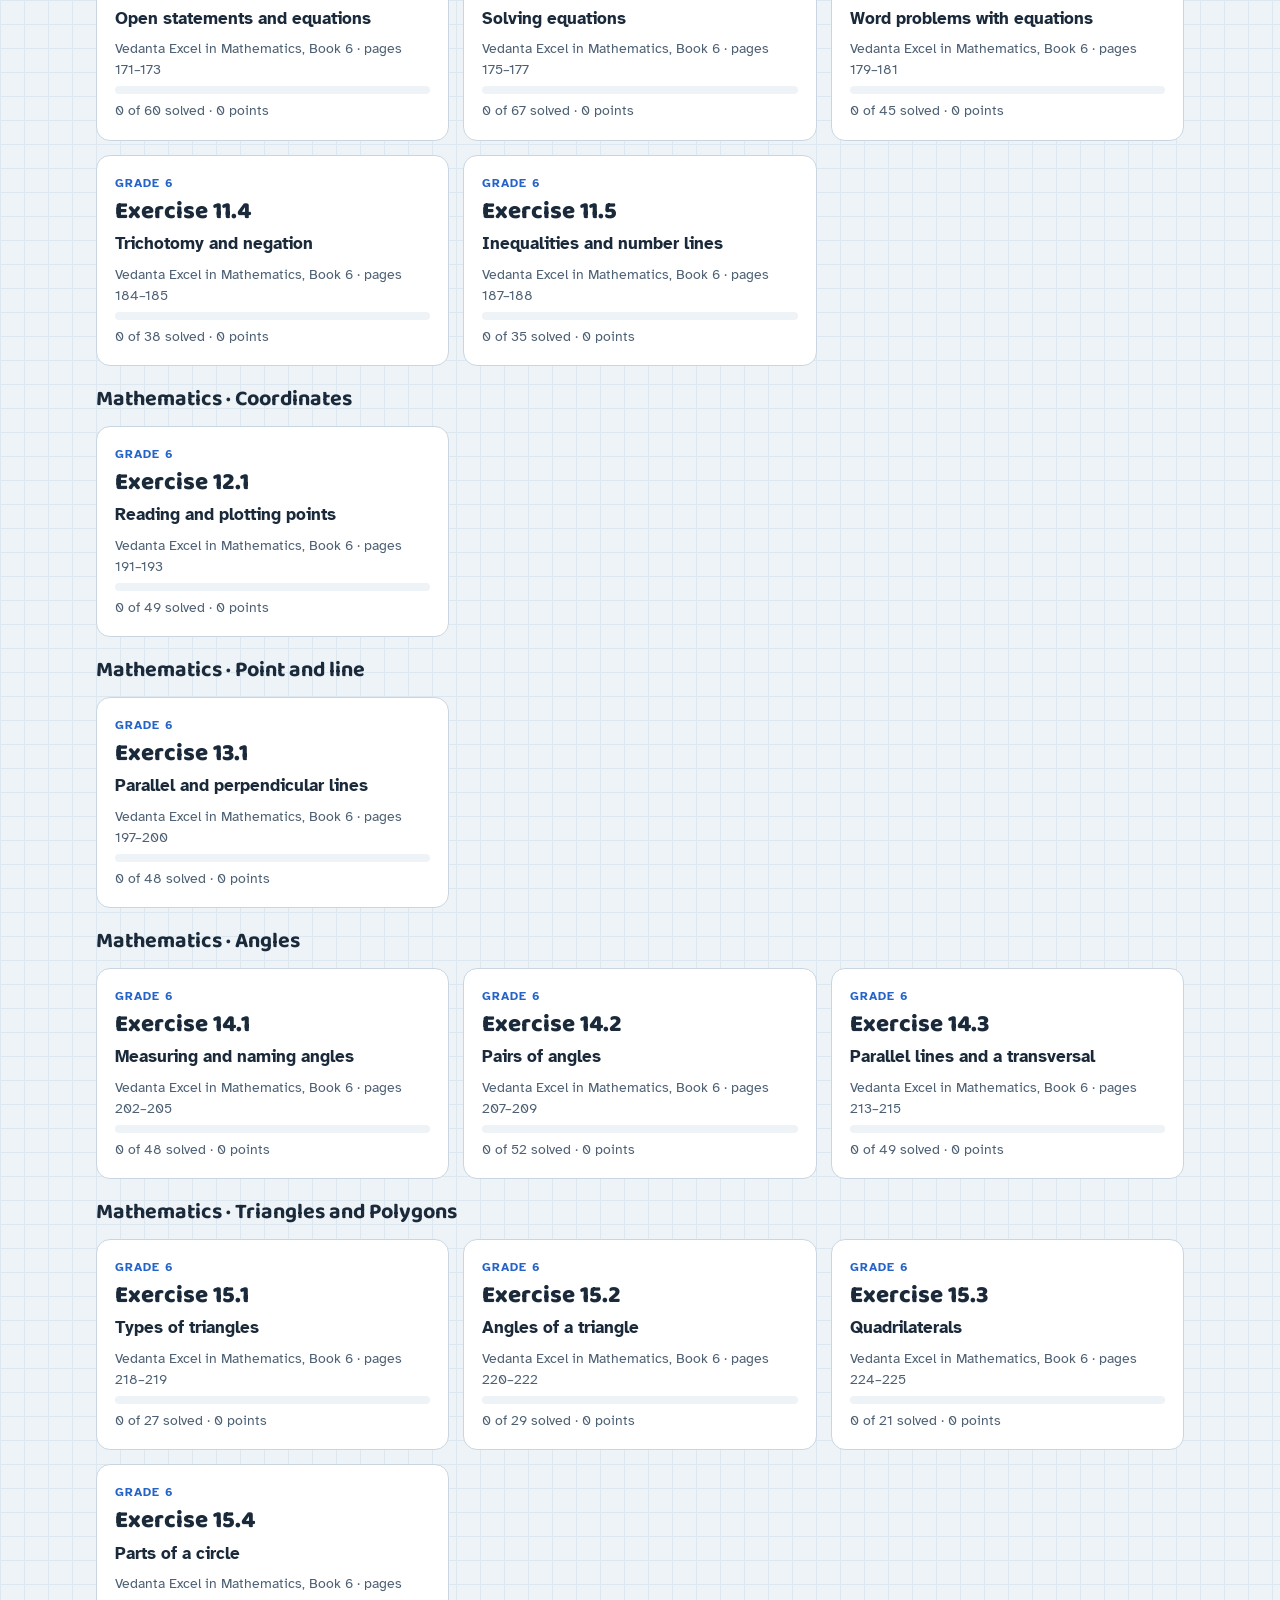
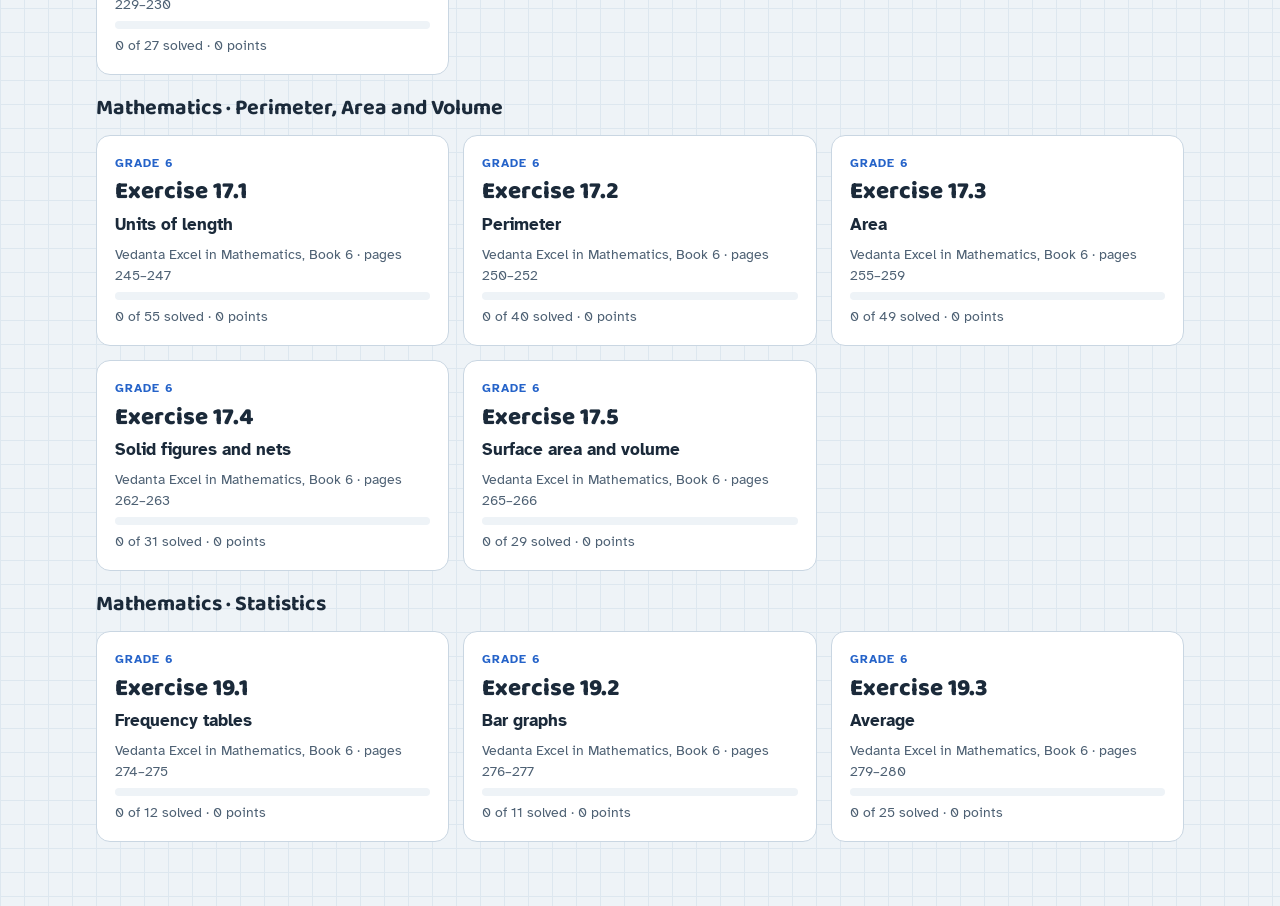
==== commit 8241f614: "hatch fish only when lesson start" ====
--- a/index.html
+++ b/index.html
@@ -362,6 +362,10 @@
 .sea-pill { display: inline-flex; align-items: center; gap: 6px; border: 1px solid var(--line); background: var(--card); color: var(--ink); border-radius: 999px; padding: 3px 12px 3px 3px; font-size: .82rem; cursor: pointer; }
 .sea-pill:hover { border-color: var(--fc); }
 .sea-pill .sea-dot { background: var(--fc); }
+.sea-empty { position: absolute; inset: 0 0 70px; display: grid; place-content: center; text-align: center; color: #fff; padding: 16px; text-shadow: 0 1px 3px rgba(0, 0, 0, .35); pointer-events: none; }
+.sea-empty p { margin: 2px 0; font: 800 clamp(1.1rem, 3vw, 1.5rem) var(--f-display); }
+.sea-empty .sea-empty-s { font: 400 1rem var(--f-body); }
+.sea-empty .sea-empty-e { font-size: 3rem; animation: seaSway 1.6s ease-in-out infinite alternate; }
 .sea-fb { display: block; margin-top: 4px; font-weight: 400; }
 @keyframes seaSway { from { transform: rotate(-6deg); } to { transform: rotate(6deg); } }
 @keyframes seaRay { from { opacity: .03; } to { opacity: .12; } }
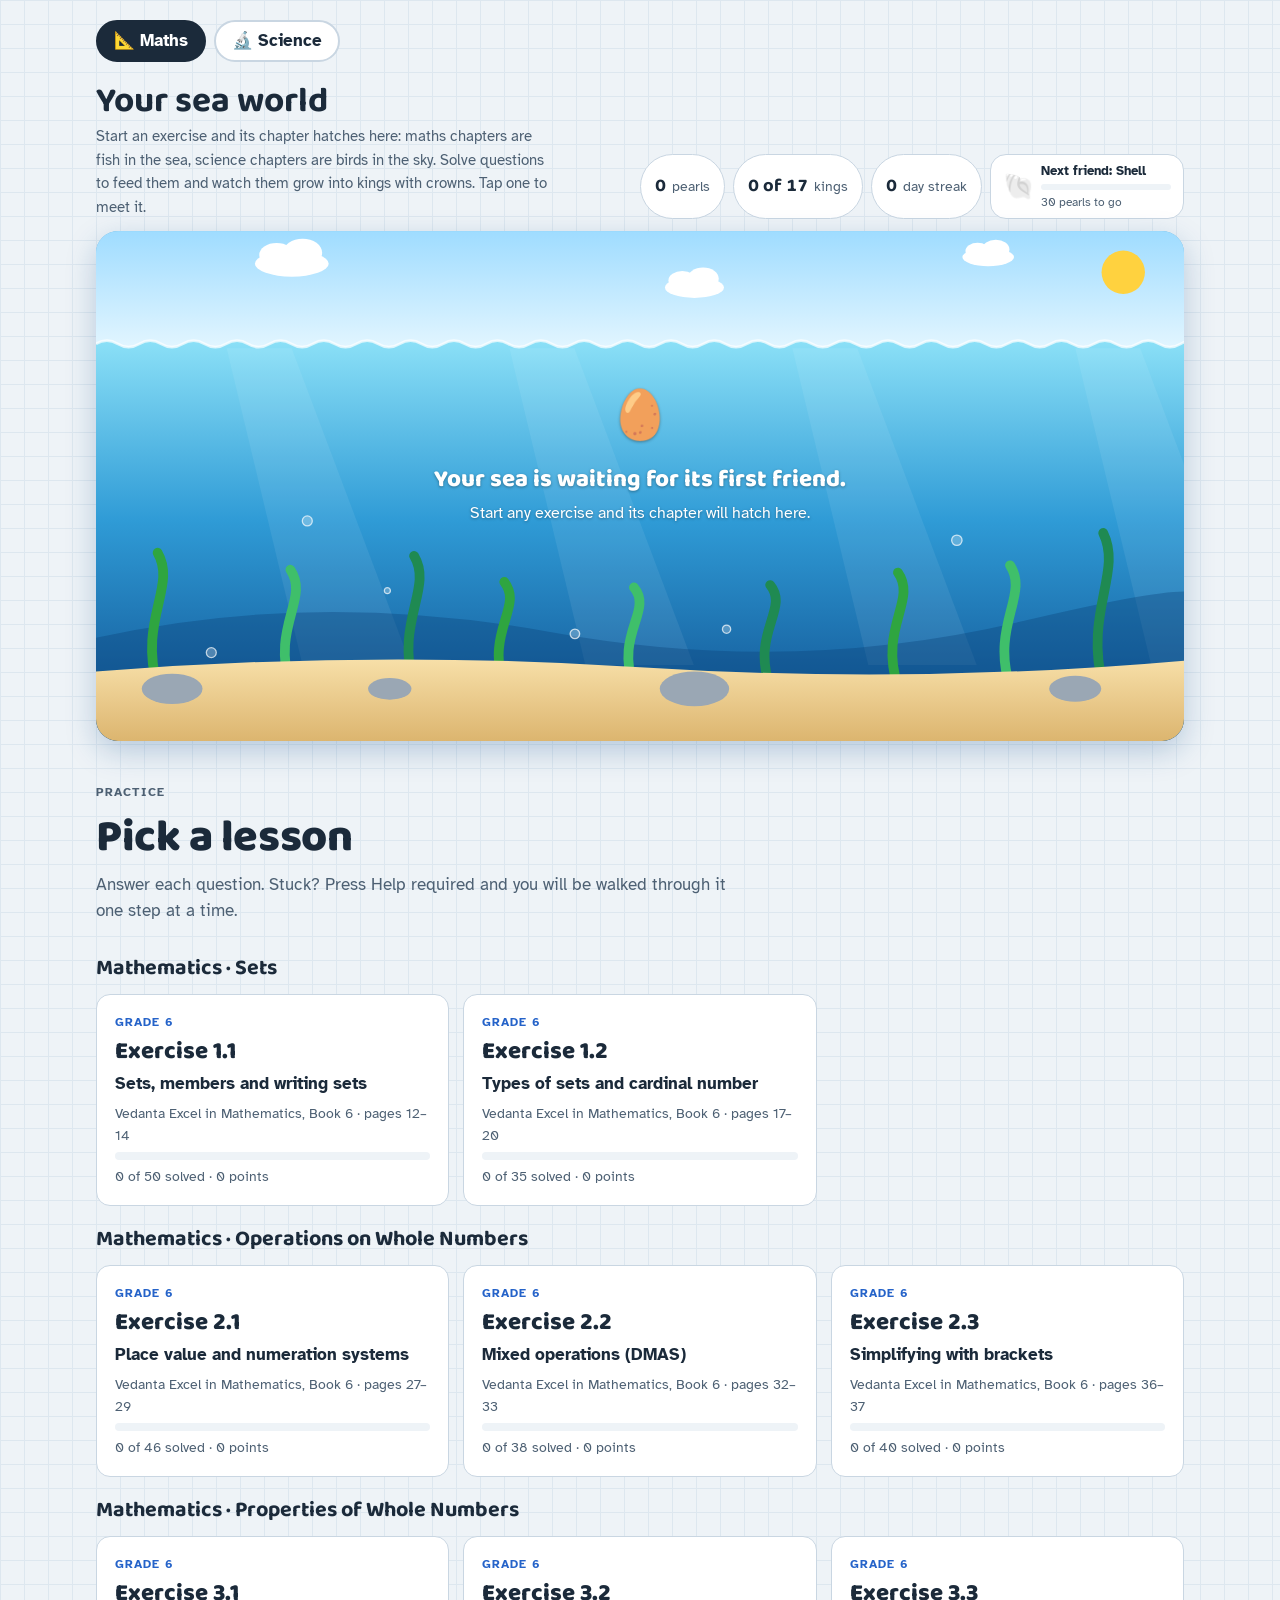
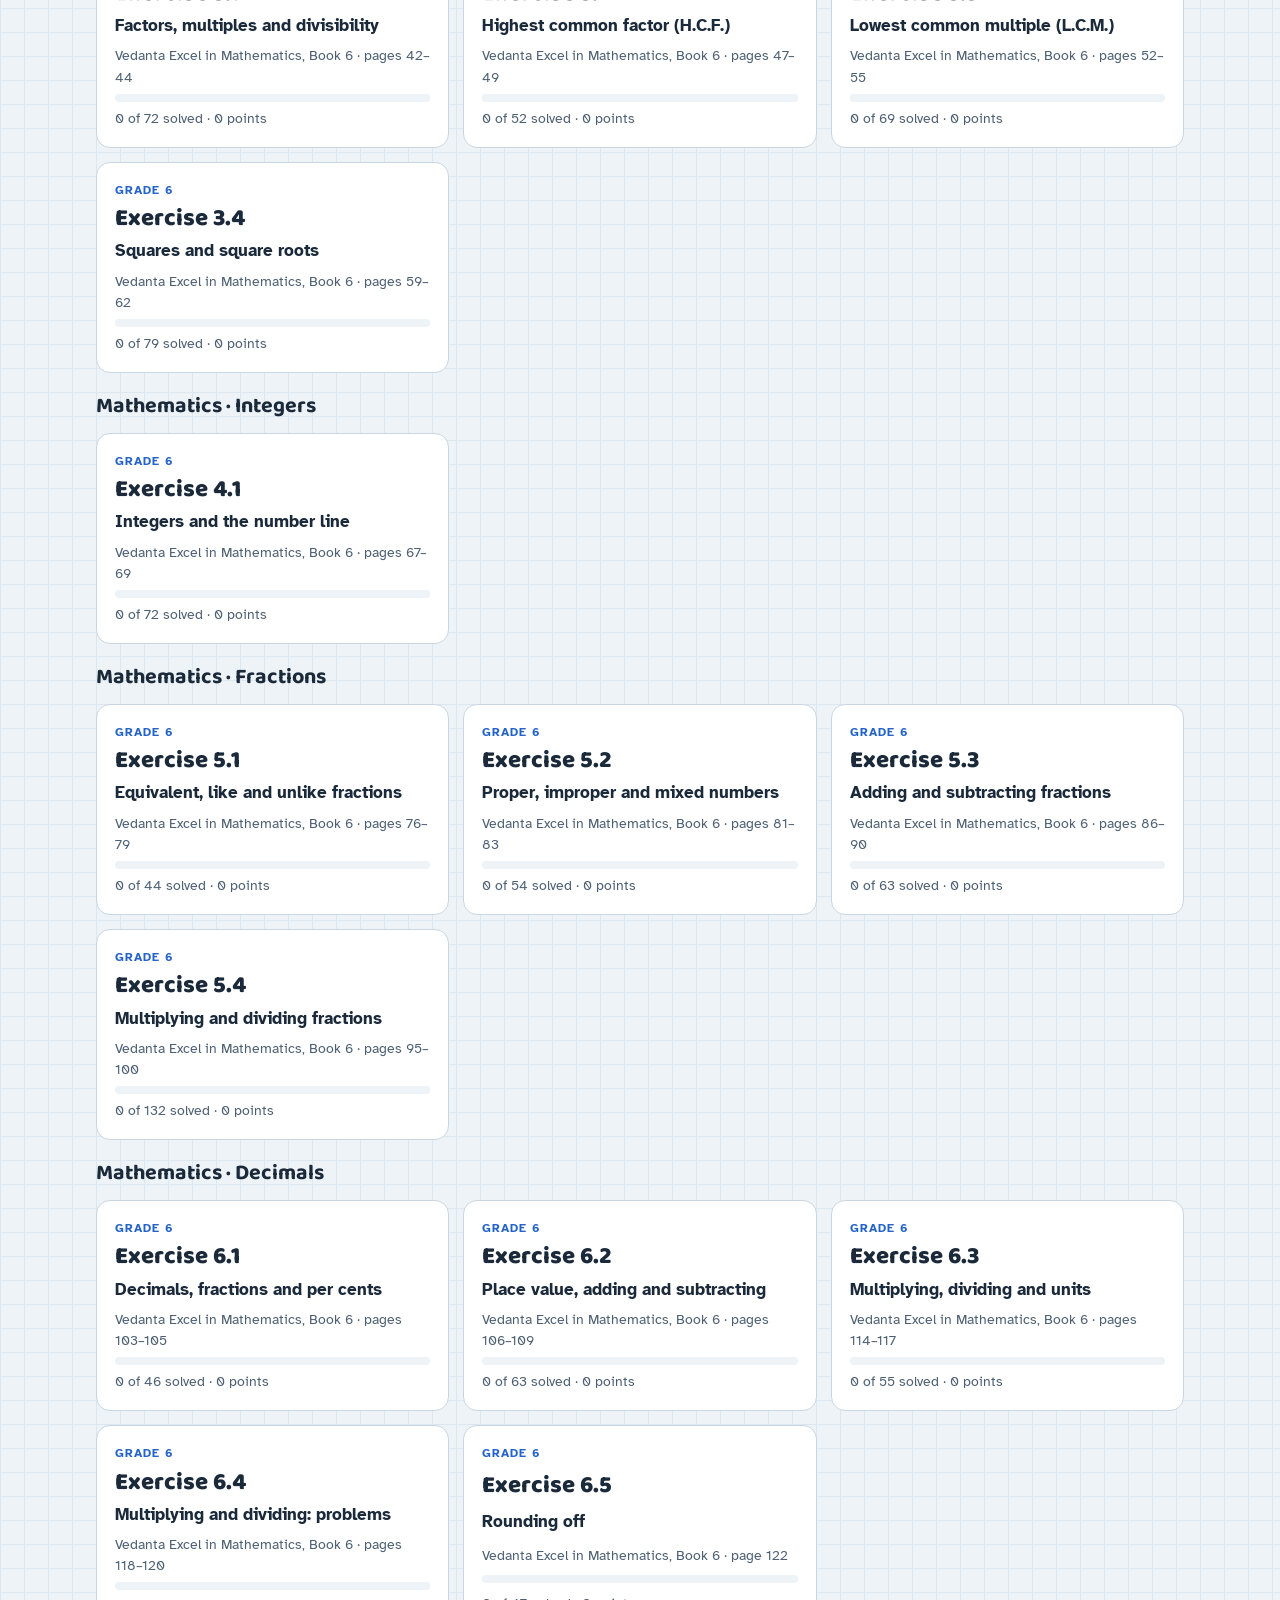
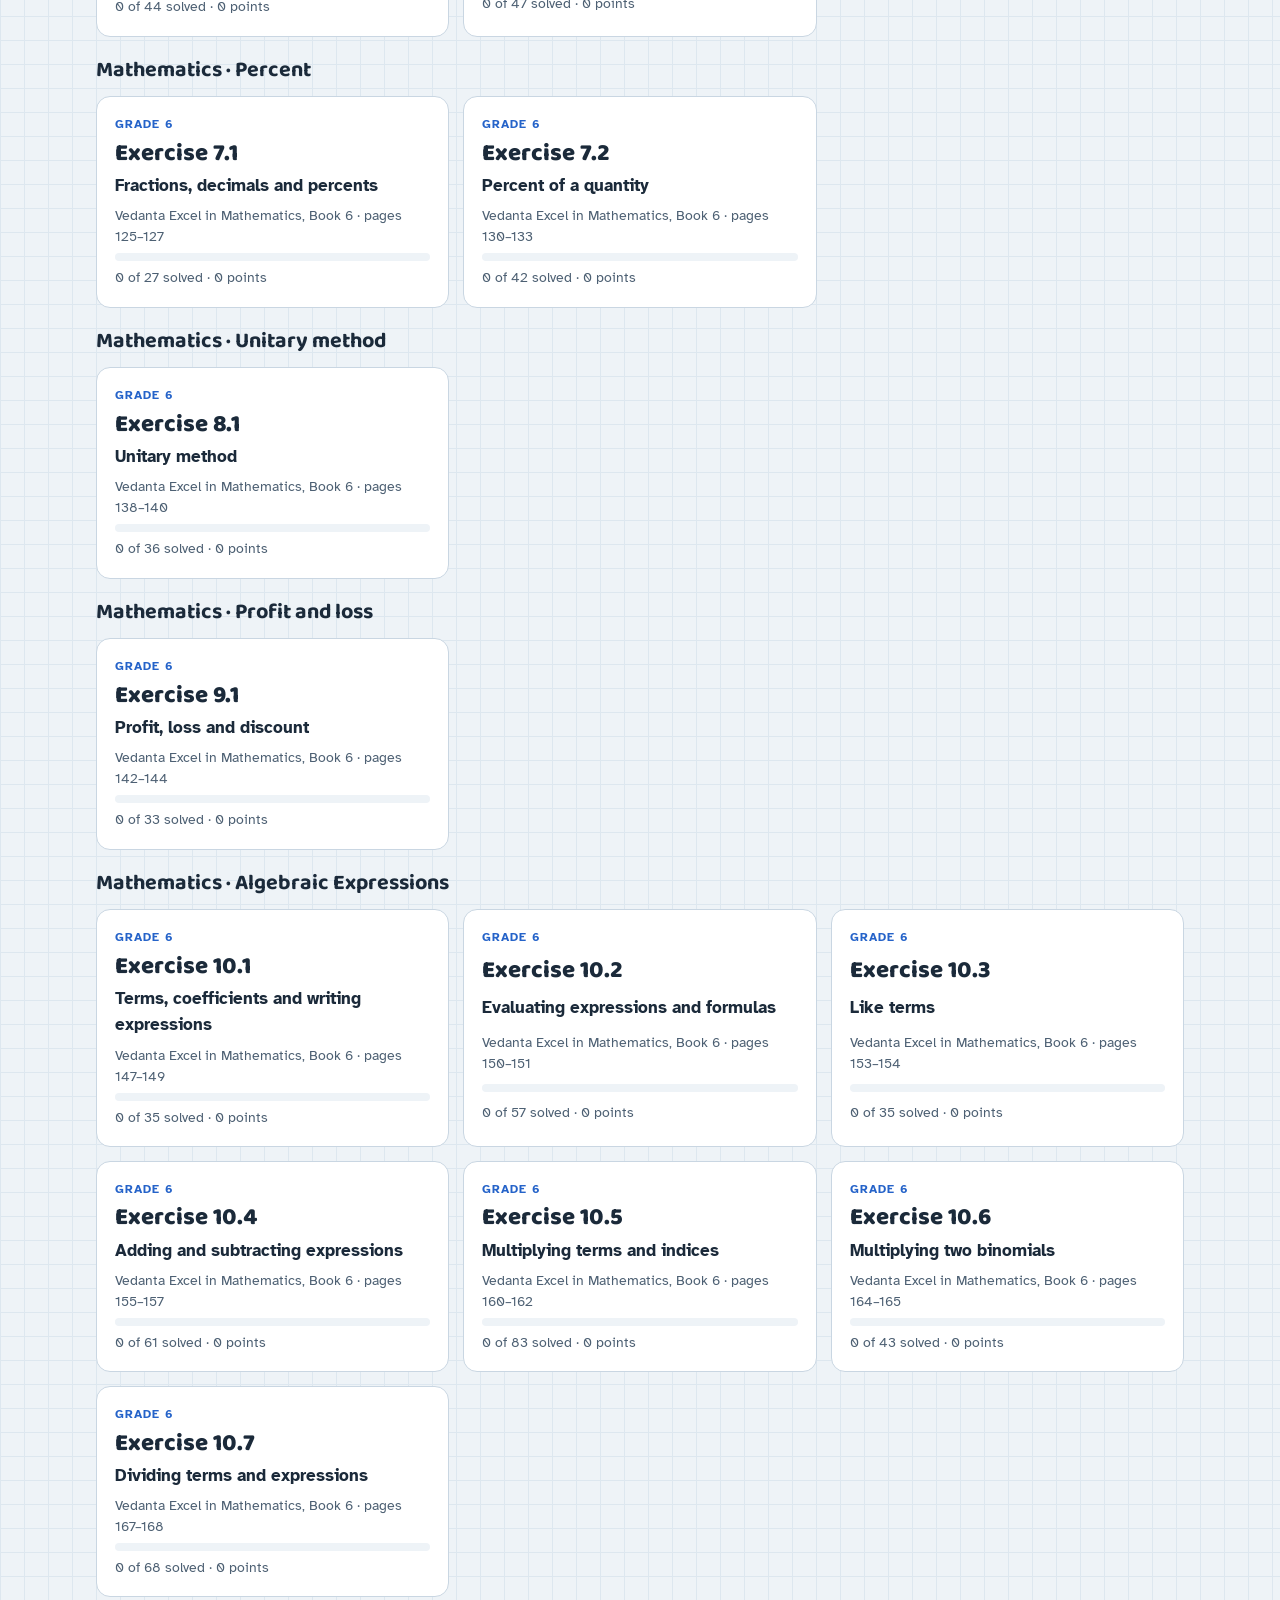
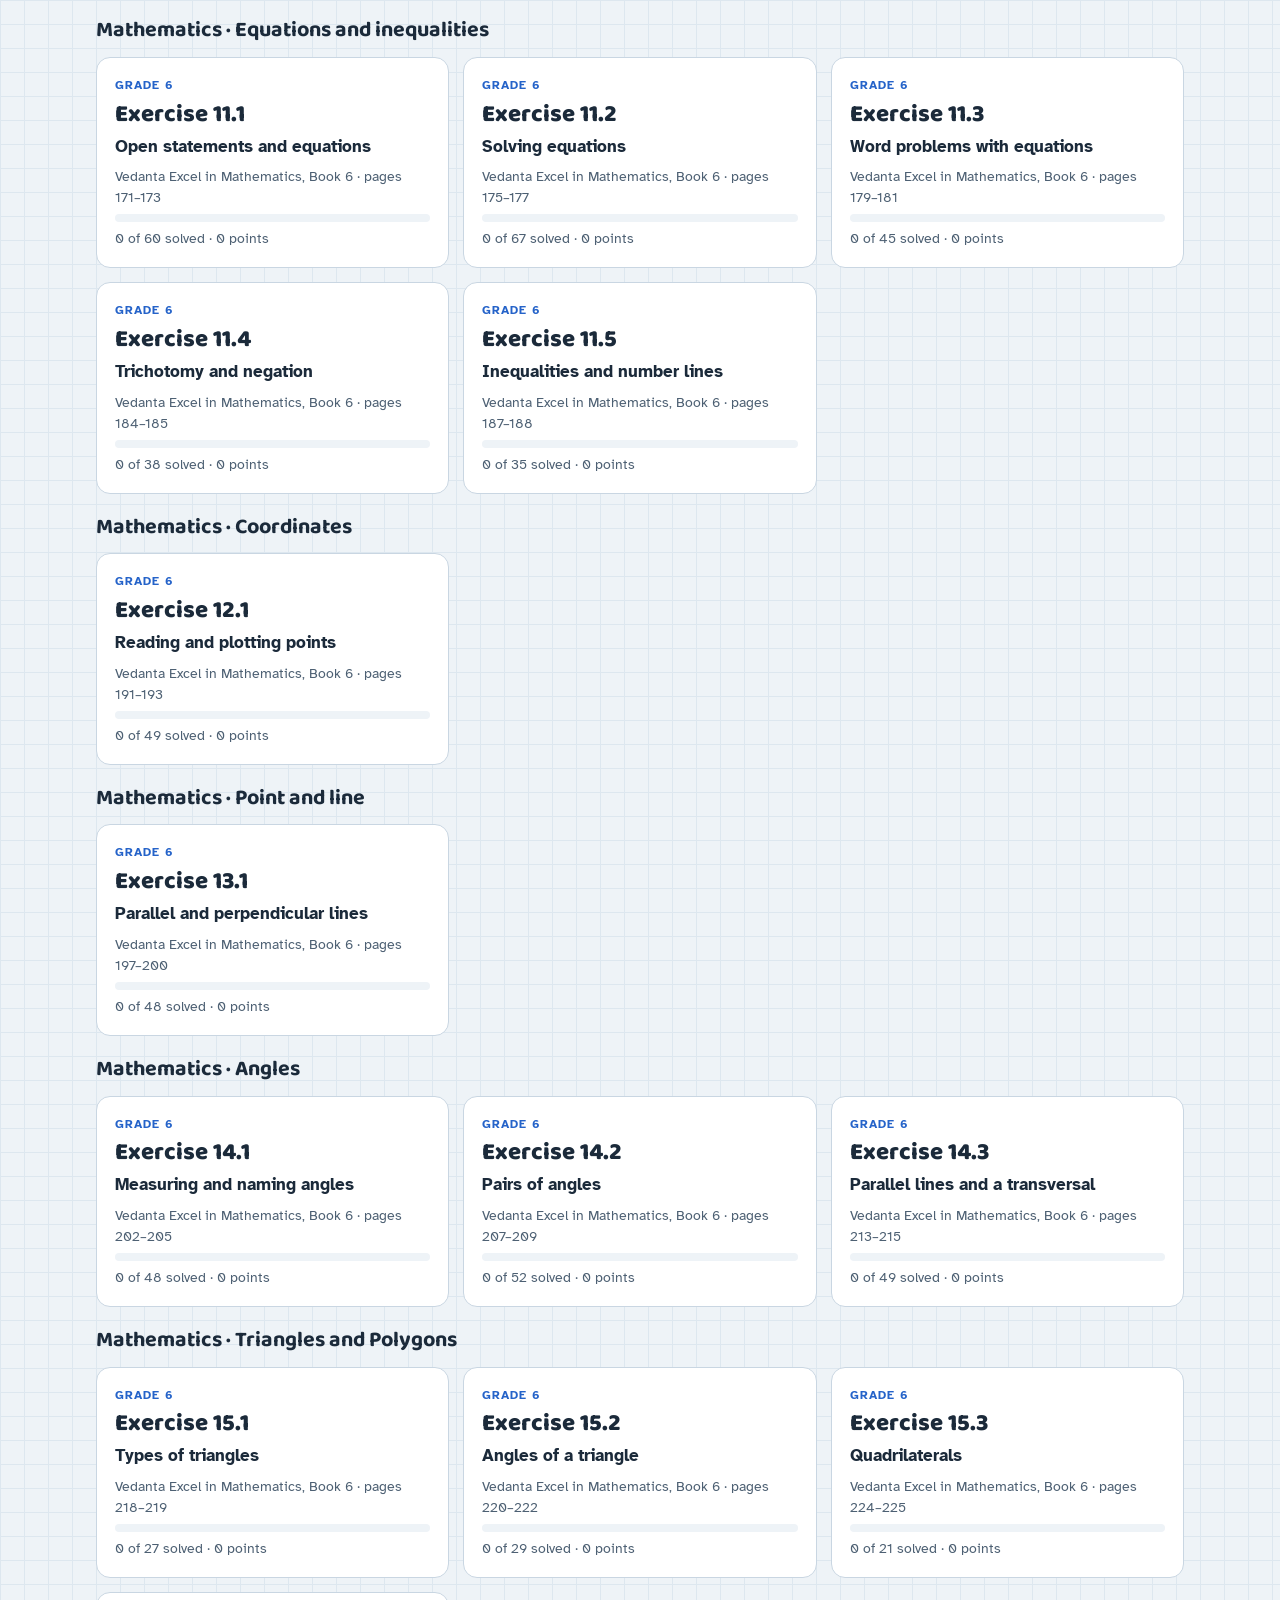
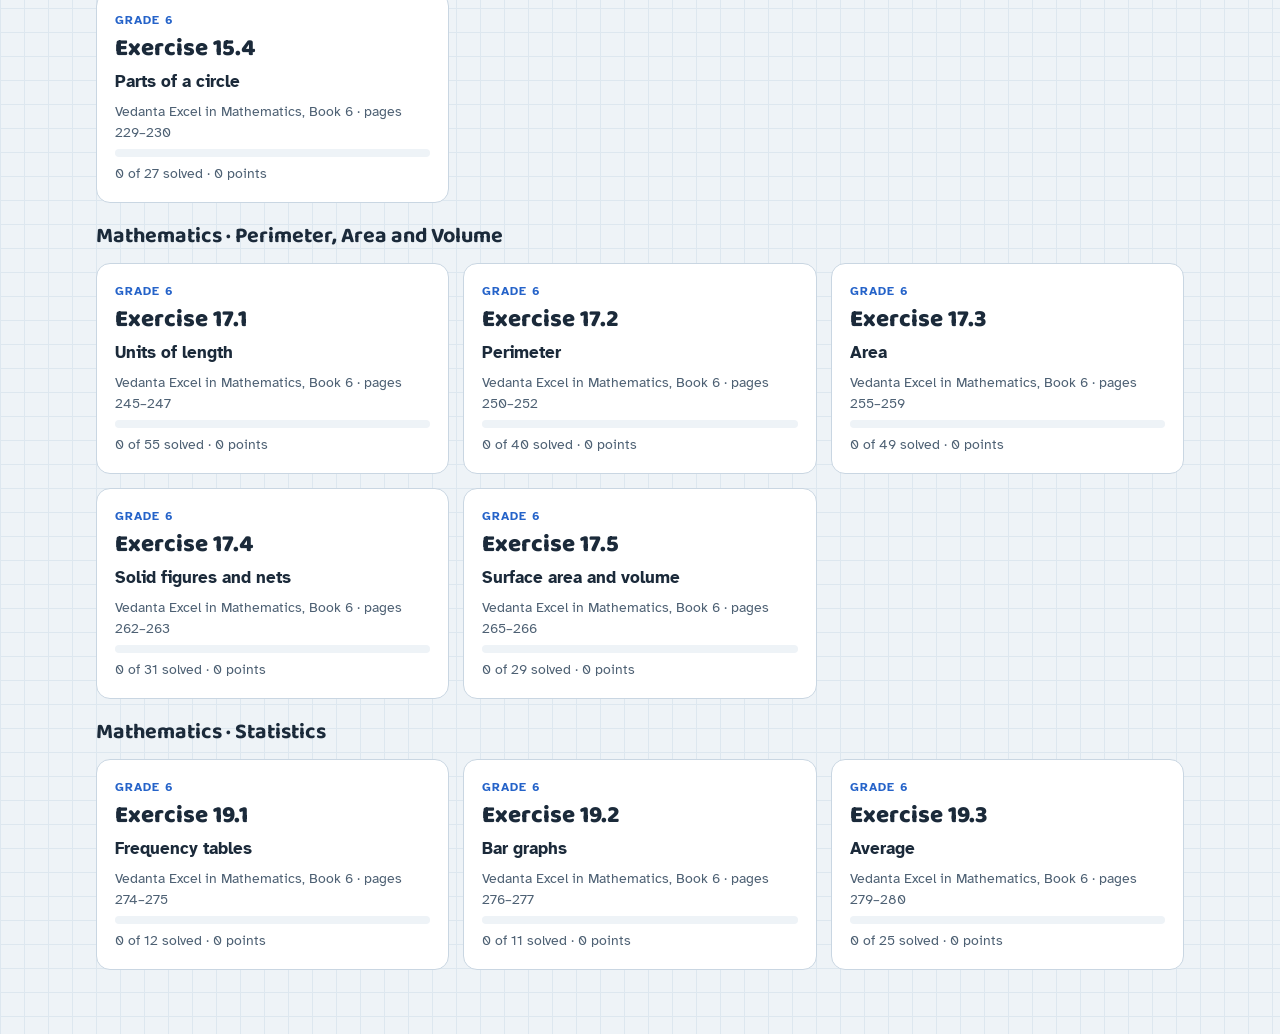
==== commit 2e48bf8f: "science added" ====
--- a/index.html
+++ b/index.html
@@ -6,6 +6,7 @@
 <title>Angle Quest</title>
 <link rel="preconnect" href="https://fonts.googleapis.com">
 <link rel="stylesheet" href="https://fonts.googleapis.com/css2?family=Baloo+2:wght@600;700;800&family=Atkinson+Hyperlegible:wght@400;700&display=swap">
+<link rel="stylesheet" href="aquarium.css">
 <style>
 /* Layout: graph-paper desk; question card in the middle, exercise list beside it (stacks on phones). */
 :root {
@@ -319,62 +320,16 @@
 .stars { font-size: 3rem; color: var(--accent); letter-spacing: .1em; line-height: 1; }
 .confirm { display: flex; gap: 10px; align-items: center; flex-wrap: wrap; background: var(--bad-wash); padding: 10px 14px; border-radius: 10px; }
 
-/* ---------- fish sea ---------- */
-.sea-wrap { margin: 0 0 30px; }
-.sea-head { display: flex; flex-wrap: wrap; align-items: flex-end; justify-content: space-between; gap: 12px 20px; margin-bottom: 12px; }
-.sea-head h2 { font-size: clamp(1.6rem, 4vw, 2.2rem); }
-.sea-sub { margin: 4px 0 0; color: var(--ink-soft); max-width: 46ch; font-size: .95rem; }
-.sea-chips { display: flex; flex-wrap: wrap; gap: 8px; }
-.sea-chip { display: inline-flex; align-items: center; gap: 6px; background: var(--card); border: 1px solid var(--line); border-radius: 999px; padding: 6px 14px; font-size: .9rem; color: var(--ink-soft); }
-.sea-chip b { font-family: var(--f-display); font-size: 1.15rem; color: var(--ink); font-variant-numeric: tabular-nums; }
-.sea-chip.hot b { color: #e8590c; }
-.sea-chip.next { border-radius: 16px; padding: 6px 12px; }
-.sea-next-e { font-size: 1.6rem; filter: grayscale(1); opacity: .55; }
-.sea-next-t { display: grid; gap: 3px; color: var(--ink); font-weight: 700; font-size: .82rem; }
-.sea-mini { display: block; width: 130px; height: 6px; border-radius: 9px; background: var(--paper); overflow: hidden; }
-.sea-mini > span { display: block; height: 100%; background: linear-gradient(90deg, #2f9bd6, #20c4b0); }
-.sea-mini-t { font-weight: 400; color: var(--ink-soft); font-size: .78rem; }
-.sea-toast { background: #fff7d6; color: #4a3500; border: 2px solid #f2b31b; border-radius: var(--r); padding: 8px 14px; margin-bottom: 12px; font-weight: 700; animation: seaPop .5s ease-out; }
-.sea-toast p { margin: 2px 0; }
-.sea-box { position: relative; height: clamp(380px, 46vw, 460px); border-radius: 22px; overflow: hidden; box-shadow: 0 10px 30px rgba(14, 76, 140, .25), inset 0 0 0 3px rgba(255, 255, 255, .35); background: #2f9bd6; }
-.sea { display: block; width: 100%; height: 100%; }
-.sea-fish, .sea-tag { cursor: pointer; }
-.sea-tag text { font: 800 13px var(--f-display); }
-.sea-friend { pointer-events: none; }
-.sea-ray { opacity: .07; animation: seaRay 7s ease-in-out infinite alternate; }
-.sea-ray.r1 { animation-delay: -2s; } .sea-ray.r2 { animation-delay: -4s; } .sea-ray.r3 { animation-delay: -6s; }
-.sea-weed { transform-box: fill-box; transform-origin: 50% 100%; animation: seaSway 4s ease-in-out infinite alternate; }
-.sea-weed.w1 { animation-duration: 5s; animation-delay: -1s; } .sea-weed.w2 { animation-duration: 3.4s; animation-delay: -2s; }
-.sea-card { position: absolute; left: 12px; bottom: 12px; width: min(330px, calc(100% - 24px)); background: var(--card); color: var(--ink); border-radius: 18px; padding: 14px 16px 16px; box-shadow: 0 10px 30px rgba(0, 0, 0, .3); animation: seaPop .25s ease-out; }
-.sea-card[hidden] { display: none; }
-.sea-x { position: absolute; top: 6px; right: 8px; border: 0; background: none; font-size: 1.6rem; line-height: 1; color: var(--ink-soft); padding: 4px 8px; cursor: pointer; }
-.sea-card-top { display: flex; align-items: center; gap: 10px; }
-.sea-card-name { margin: 0; font: 800 1.3rem/1.1 var(--f-display); }
-.sea-card-ch { margin: 0; color: var(--ink-soft); font-size: .85rem; }
-.sea-stage { margin: 10px 0 4px; font-weight: 700; color: var(--blue); }
-.sea-meter { display: block; height: 10px; border-radius: 9px; background: var(--paper); overflow: hidden; }
-.sea-meter > span { display: block; height: 100%; border-radius: 9px; }
-.sea-card-st { margin: 6px 0 2px; font-size: .85rem; color: var(--ink-soft); }
-.sea-card-say { margin: 6px 0 12px; font-style: italic; }
-.sea-dot { display: inline-grid; place-items: center; min-width: 24px; height: 24px; padding: 0 4px; border-radius: 99px; background: var(--fc, var(--blue)); color: #fff; font: 800 .8rem var(--f-display); text-shadow: 0 1px 1px rgba(0,0,0,.25); }
-.sea-dot.big { min-width: 40px; height: 40px; font-size: 1.15rem; }
-.sea-list { display: flex; flex-wrap: wrap; gap: 6px; margin-top: 12px; }
-.sea-pill { display: inline-flex; align-items: center; gap: 6px; border: 1px solid var(--line); background: var(--card); color: var(--ink); border-radius: 999px; padding: 3px 12px 3px 3px; font-size: .82rem; cursor: pointer; }
-.sea-pill:hover { border-color: var(--fc); }
-.sea-pill .sea-dot { background: var(--fc); }
-.sea-empty { position: absolute; inset: 0 0 70px; display: grid; place-content: center; text-align: center; color: #fff; padding: 16px; text-shadow: 0 1px 3px rgba(0, 0, 0, .35); pointer-events: none; }
-.sea-empty p { margin: 2px 0; font: 800 clamp(1.1rem, 3vw, 1.5rem) var(--f-display); }
-.sea-empty .sea-empty-s { font: 400 1rem var(--f-body); }
-.sea-empty .sea-empty-e { font-size: 3rem; animation: seaSway 1.6s ease-in-out infinite alternate; }
-.sea-fb { display: block; margin-top: 4px; font-weight: 400; }
-@keyframes seaSway { from { transform: rotate(-6deg); } to { transform: rotate(6deg); } }
-@keyframes seaRay { from { opacity: .03; } to { opacity: .12; } }
-@keyframes seaPop { from { transform: scale(.92); opacity: 0; } to { transform: none; opacity: 1; } }
-@media (prefers-reduced-motion: reduce) { .sea-weed, .sea-ray, .sea-toast, .sea-card { animation: none; } }
+/* ---------- subject switch (Maths | Science) ---------- */
+.site-nav { max-width: 1120px; margin: 0 auto; padding: 12px max(16px, env(safe-area-inset-right, 0px)) 0 max(16px, env(safe-area-inset-left, 0px)); display: flex; gap: 8px; }
+.site-nav a { text-decoration: none; color: var(--ink); font-weight: 700; padding: 6px 16px; border-radius: 999px; border: 2px solid var(--line); background: var(--card); }
+.site-nav a[aria-current="page"] { background: var(--ink); color: var(--card); border-color: var(--ink); }
+.site-nav a:hover { border-color: var(--blue); }
 </style>
 </head>
 <body>
 
+<nav class="site-nav" aria-label="Subjects"><a href="index.html" aria-current="page">📐 Maths</a><a href="science.html">🔬 Science</a></nav>
 <div id="app"></div>
 
 <!-- Engine first, then one script per lesson. Add new lessons here. -->
--- a/aquarium.css
+++ b/aquarium.css
@@ -0,0 +1,59 @@
+/* Fish sea (aquarium.js): used on the maths and science pages. */
+/* ---------- fish sea ---------- */
+.sea-wrap { margin: 0 0 30px; }
+.sea-head { display: flex; flex-wrap: wrap; align-items: flex-end; justify-content: space-between; gap: 12px 20px; margin-bottom: 12px; }
+.sea-head h2 { font-size: clamp(1.6rem, 4vw, 2.2rem); }
+.sea-sub { margin: 4px 0 0; color: var(--ink-soft); max-width: 46ch; font-size: .95rem; }
+.sea-chips { display: flex; flex-wrap: wrap; gap: 8px; }
+.sea-chip { display: inline-flex; align-items: center; gap: 6px; background: var(--card); border: 1px solid var(--line); border-radius: 999px; padding: 6px 14px; font-size: .9rem; color: var(--ink-soft); }
+.sea-chip b { font-family: var(--f-display); font-size: 1.15rem; color: var(--ink); font-variant-numeric: tabular-nums; }
+.sea-chip.hot b { color: #e8590c; }
+.sea-chip.next { border-radius: 16px; padding: 6px 12px; }
+.sea-next-e { font-size: 1.6rem; filter: grayscale(1); opacity: .55; }
+.sea-next-t { display: grid; gap: 3px; color: var(--ink); font-weight: 700; font-size: .82rem; }
+.sea-mini { display: block; width: 130px; height: 6px; border-radius: 9px; background: var(--paper); overflow: hidden; }
+.sea-mini > span { display: block; height: 100%; background: linear-gradient(90deg, #2f9bd6, #20c4b0); }
+.sea-mini-t { font-weight: 400; color: var(--ink-soft); font-size: .78rem; }
+.sea-toast { background: #fff7d6; color: #4a3500; border: 2px solid #f2b31b; border-radius: var(--r); padding: 8px 14px; margin-bottom: 12px; font-weight: 700; animation: seaPop .5s ease-out; }
+.sea-toast p { margin: 2px 0; }
+.sea-box { position: relative; height: clamp(420px, 50vw, 510px); border-radius: 22px; overflow: hidden; box-shadow: 0 10px 30px rgba(14, 76, 140, .25), inset 0 0 0 3px rgba(255, 255, 255, .35); background: #2f9bd6; }
+.sea { display: block; width: 100%; height: 100%; }
+.sea-fish, .sea-tag { cursor: pointer; }
+.sea-tag text { font: 800 13px var(--f-display); }
+.sea-friend { pointer-events: none; }
+.sea-ray { opacity: .07; animation: seaRay 7s ease-in-out infinite alternate; }
+.sea-ray.r1 { animation-delay: -2s; } .sea-ray.r2 { animation-delay: -4s; } .sea-ray.r3 { animation-delay: -6s; }
+.sea-weed { transform-box: fill-box; transform-origin: 50% 100%; animation: seaSway 4s ease-in-out infinite alternate; }
+.sea-weed.w1 { animation-duration: 5s; animation-delay: -1s; } .sea-weed.w2 { animation-duration: 3.4s; animation-delay: -2s; }
+.sea-card { position: absolute; left: 12px; bottom: 12px; width: min(330px, calc(100% - 24px)); background: var(--card); color: var(--ink); border-radius: 18px; padding: 14px 16px 16px; box-shadow: 0 10px 30px rgba(0, 0, 0, .3); animation: seaPop .25s ease-out; }
+.sea-card[hidden] { display: none; }
+.sea-x { position: absolute; top: 6px; right: 8px; border: 0; background: none; font-size: 1.6rem; line-height: 1; color: var(--ink-soft); padding: 4px 8px; cursor: pointer; }
+.sea-card-top { display: flex; align-items: center; gap: 10px; }
+.sea-card-name { margin: 0; font: 800 1.3rem/1.1 var(--f-display); }
+.sea-card-ch { margin: 0; color: var(--ink-soft); font-size: .85rem; }
+.sea-stage { margin: 10px 0 4px; font-weight: 700; color: var(--blue); }
+.sea-meter { display: block; height: 10px; border-radius: 9px; background: var(--paper); overflow: hidden; }
+.sea-meter > span { display: block; height: 100%; border-radius: 9px; }
+.sea-card-st { margin: 6px 0 2px; font-size: .85rem; color: var(--ink-soft); }
+.sea-card-say { margin: 6px 0 12px; font-style: italic; }
+.sea-dot { display: inline-grid; place-items: center; min-width: 24px; height: 24px; padding: 0 4px; border-radius: 99px; background: var(--fc, var(--blue)); color: #fff; font: 800 .8rem var(--f-display); text-shadow: 0 1px 1px rgba(0,0,0,.25); }
+.sea-dot.big { min-width: 40px; height: 40px; font-size: 1.15rem; }
+.sea-list { display: flex; flex-wrap: wrap; gap: 6px; margin-top: 12px; }
+.sea-pill { display: inline-flex; align-items: center; gap: 6px; border: 1px solid var(--line); background: var(--card); color: var(--ink); border-radius: 999px; padding: 3px 12px 3px 3px; font-size: .82rem; cursor: pointer; }
+.sea-pill:hover { border-color: var(--fc); }
+.sea-pill .sea-dot { background: var(--fc); }
+.sea-empty { position: absolute; inset: 0 0 70px; display: grid; place-content: center; text-align: center; color: #fff; padding: 16px; text-shadow: 0 1px 3px rgba(0, 0, 0, .35); pointer-events: none; }
+.sea-empty p { margin: 2px 0; font: 800 clamp(1.1rem, 3vw, 1.5rem) var(--f-display); }
+.sea-empty .sea-empty-s { font: 400 1rem var(--f-body); }
+.sea-empty .sea-empty-e { font-size: 3rem; animation: seaSway 1.6s ease-in-out infinite alternate; }
+.sea-fb { display: block; margin-top: 4px; font-weight: 400; }
+@keyframes seaSway { from { transform: rotate(-6deg); } to { transform: rotate(6deg); } }
+@keyframes seaRay { from { opacity: .03; } to { opacity: .12; } }
+@keyframes seaPop { from { transform: scale(.92); opacity: 0; } to { transform: none; opacity: 1; } }
+@media (prefers-reduced-motion: reduce) { .sea-weed, .sea-ray, .sea-toast, .sea-card { animation: none; } }
+
+.sea-card a.btn { display: inline-block; text-decoration: none; }
+.sea-cloud { animation: seaCloud 26s ease-in-out infinite alternate; }
+.sea-cloud.c1 { animation-duration: 34s; animation-delay: -8s; } .sea-cloud.c2 { animation-duration: 30s; animation-delay: -15s; }
+@keyframes seaCloud { from { transform: translateX(-40px); } to { transform: translateX(40px); } }
+@media (prefers-reduced-motion: reduce) { .sea-cloud { animation: none; } }
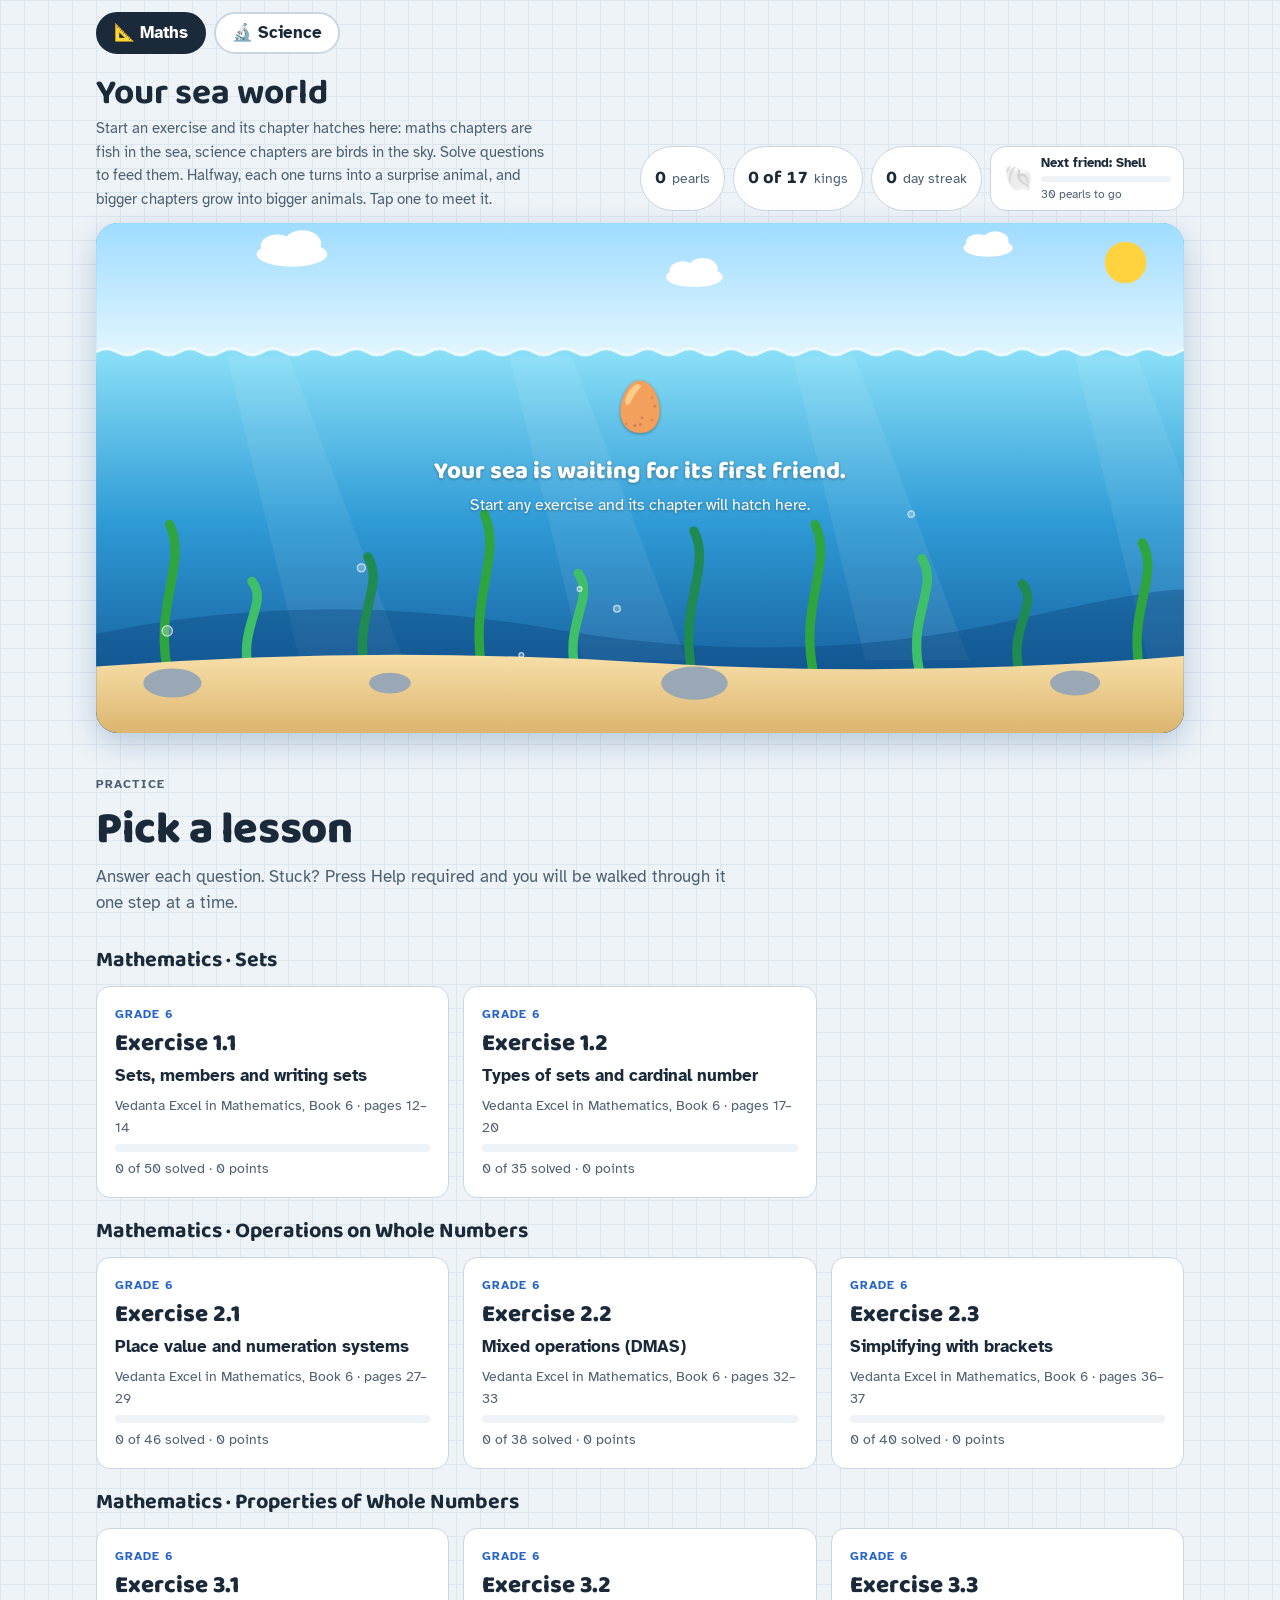
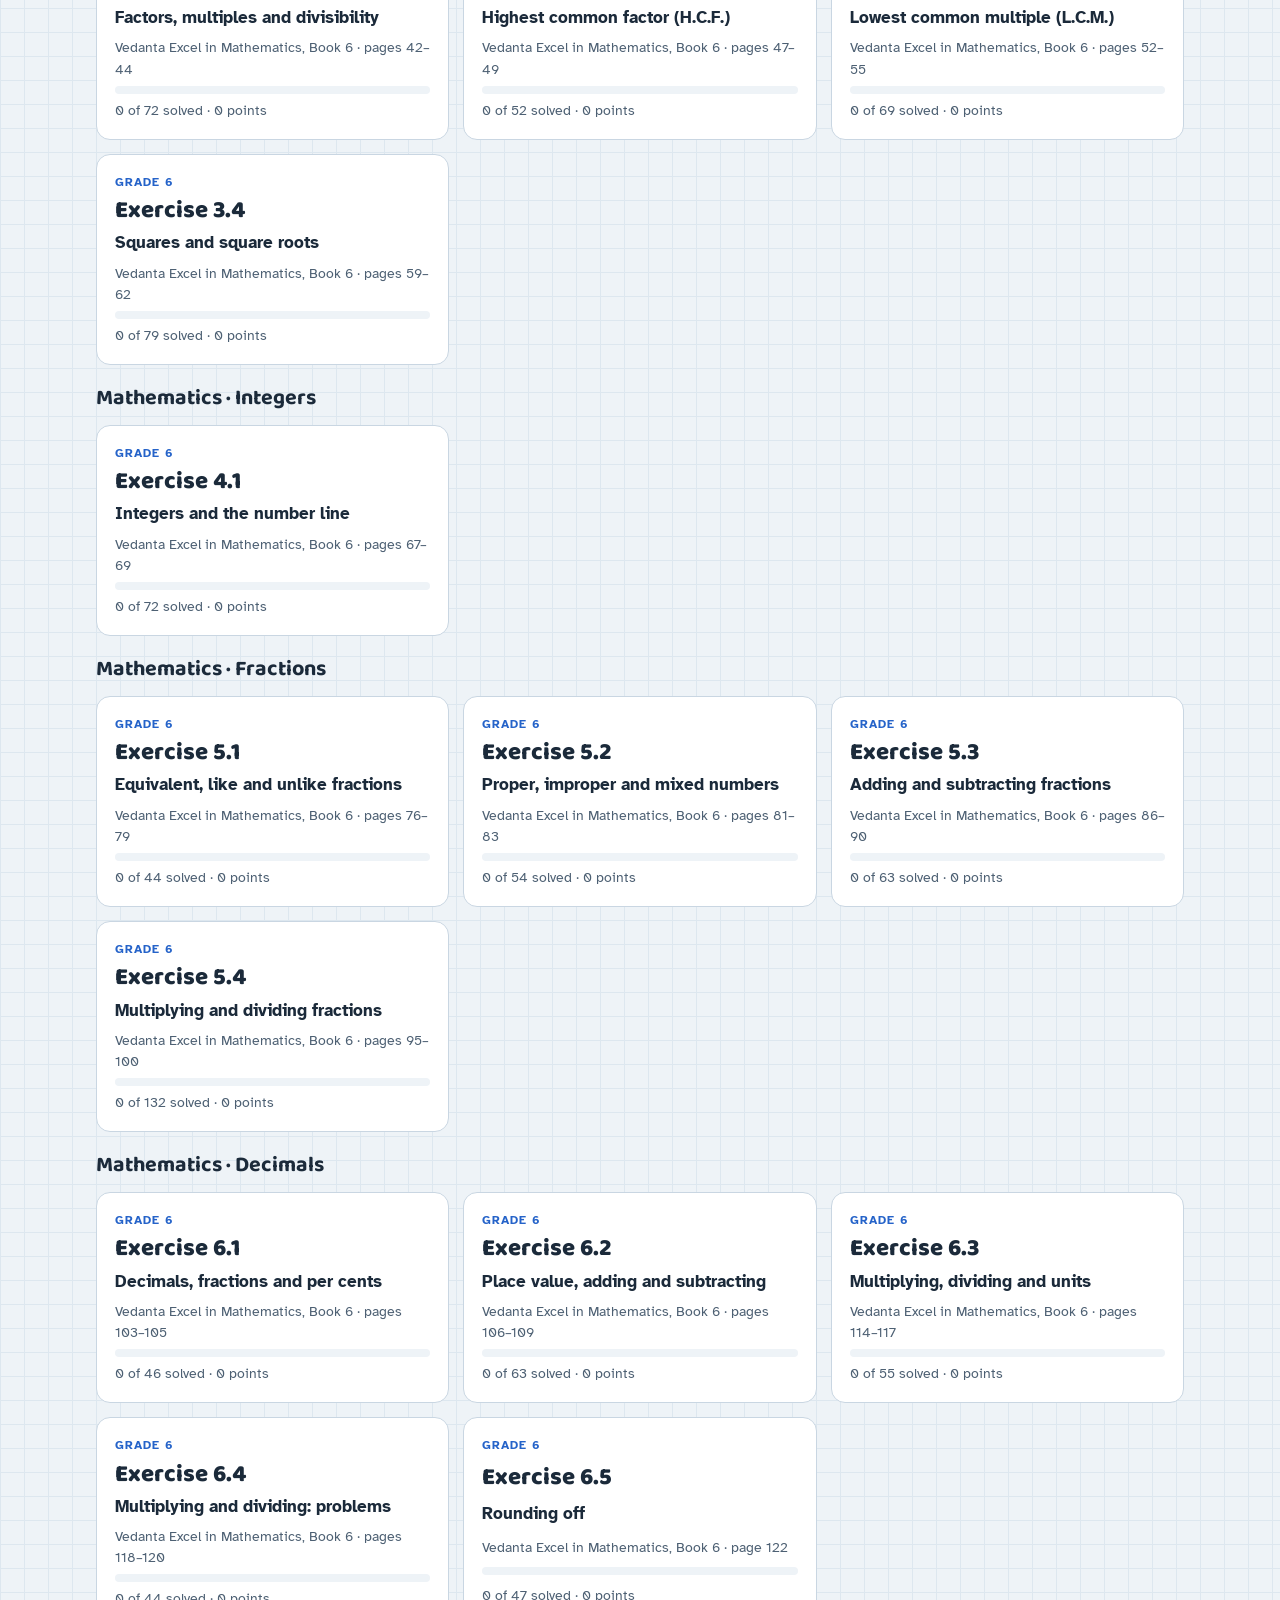
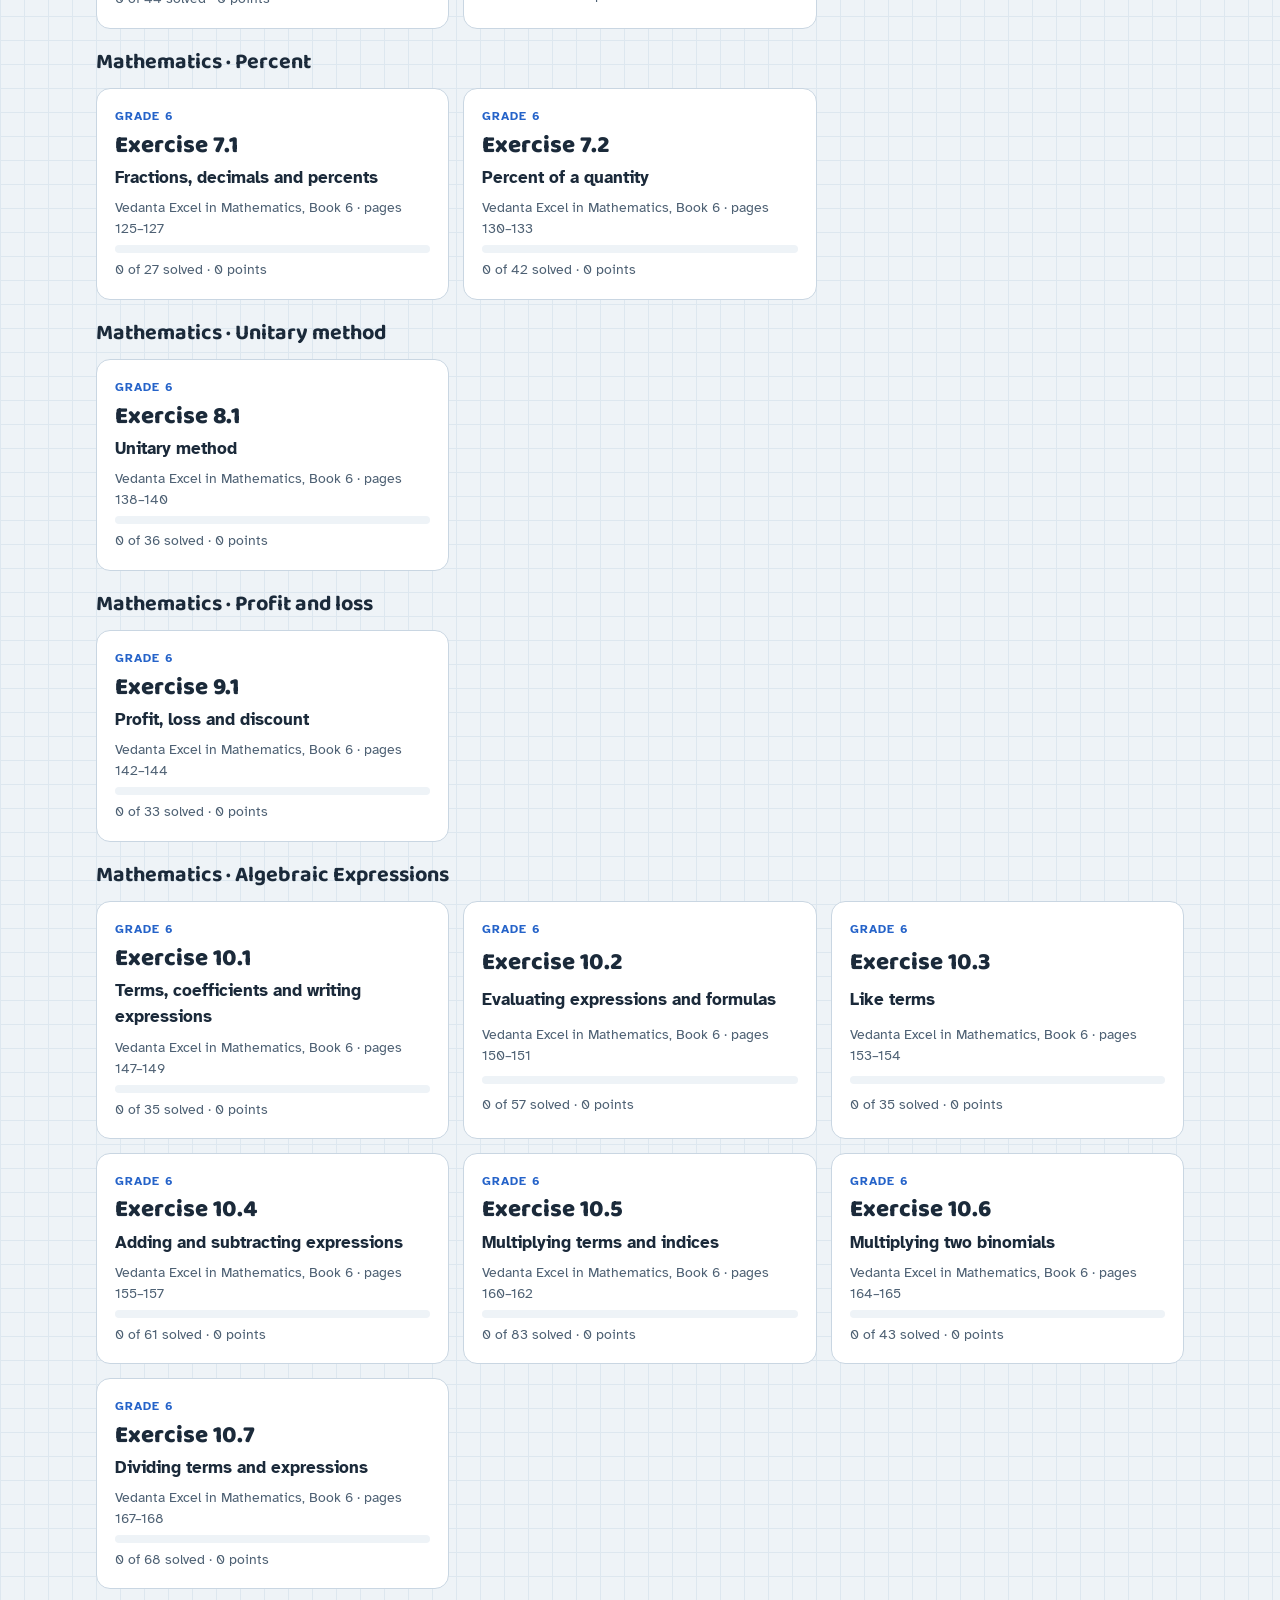
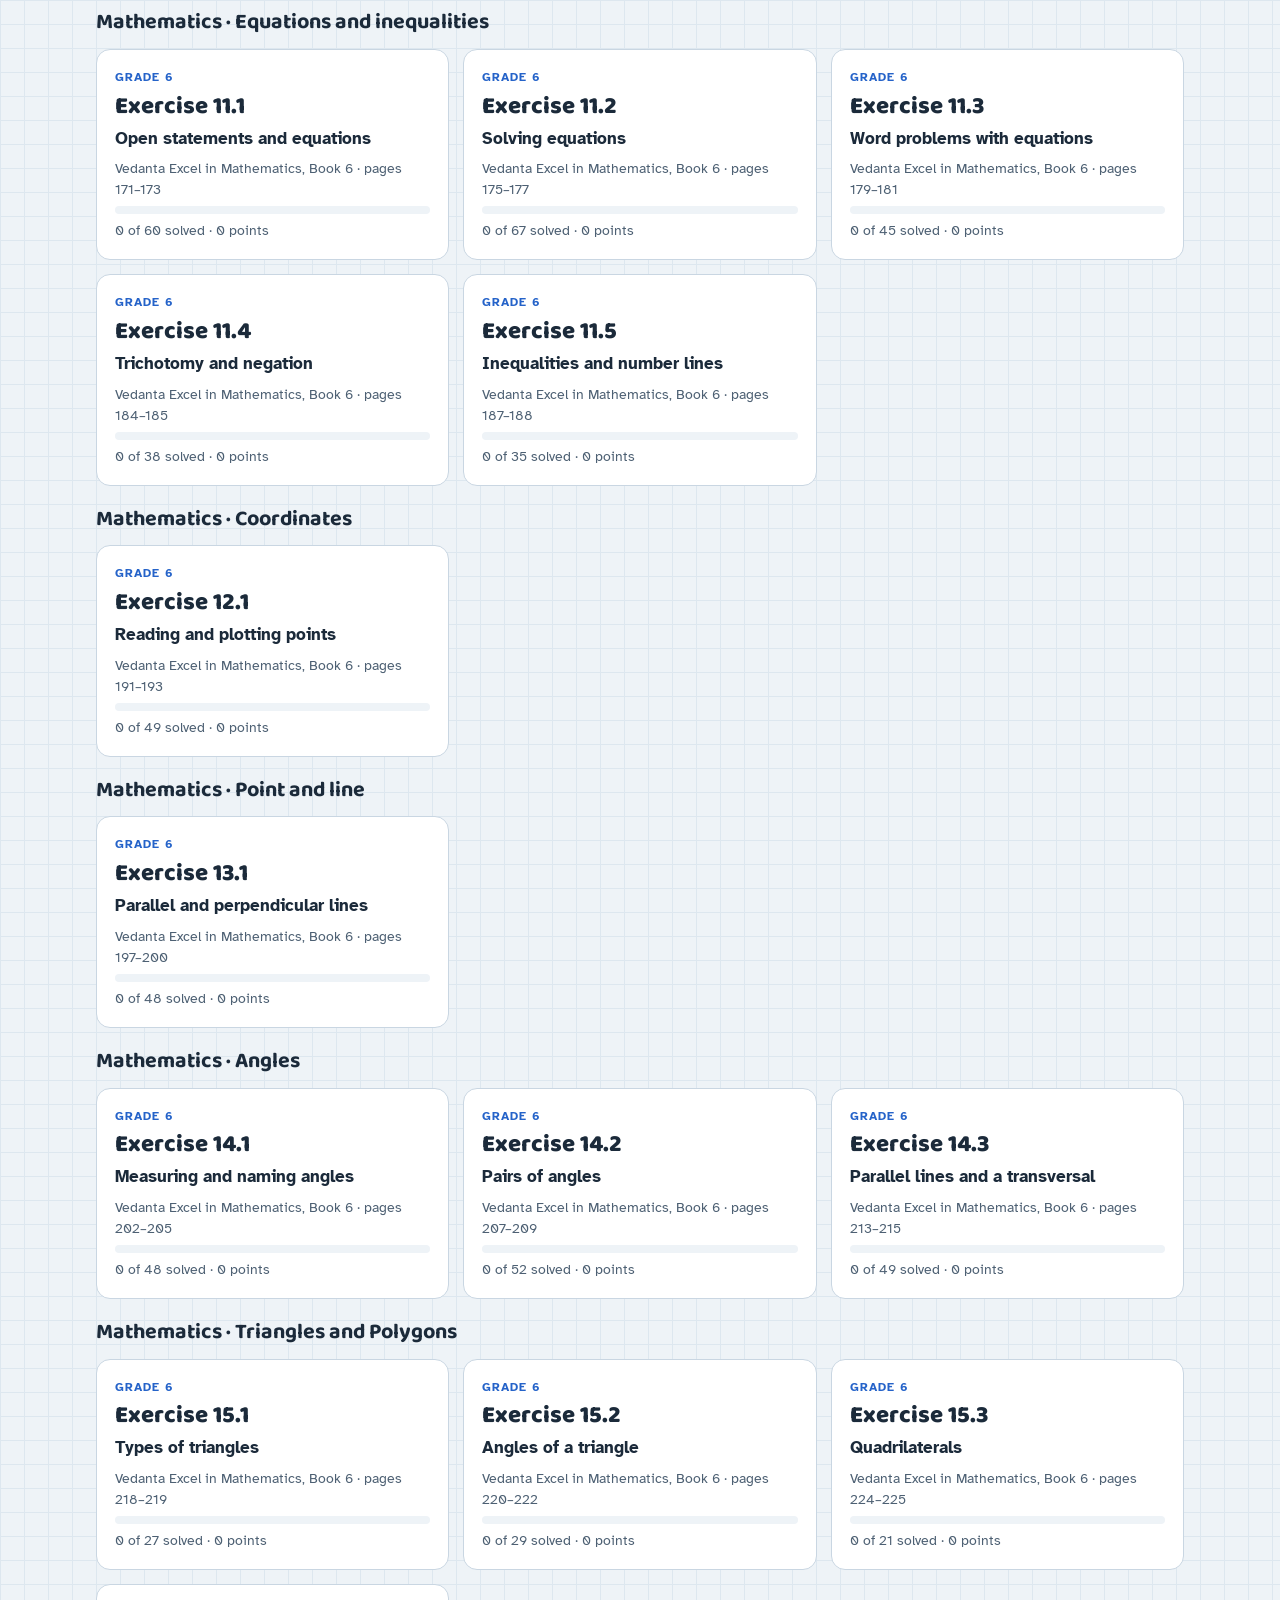
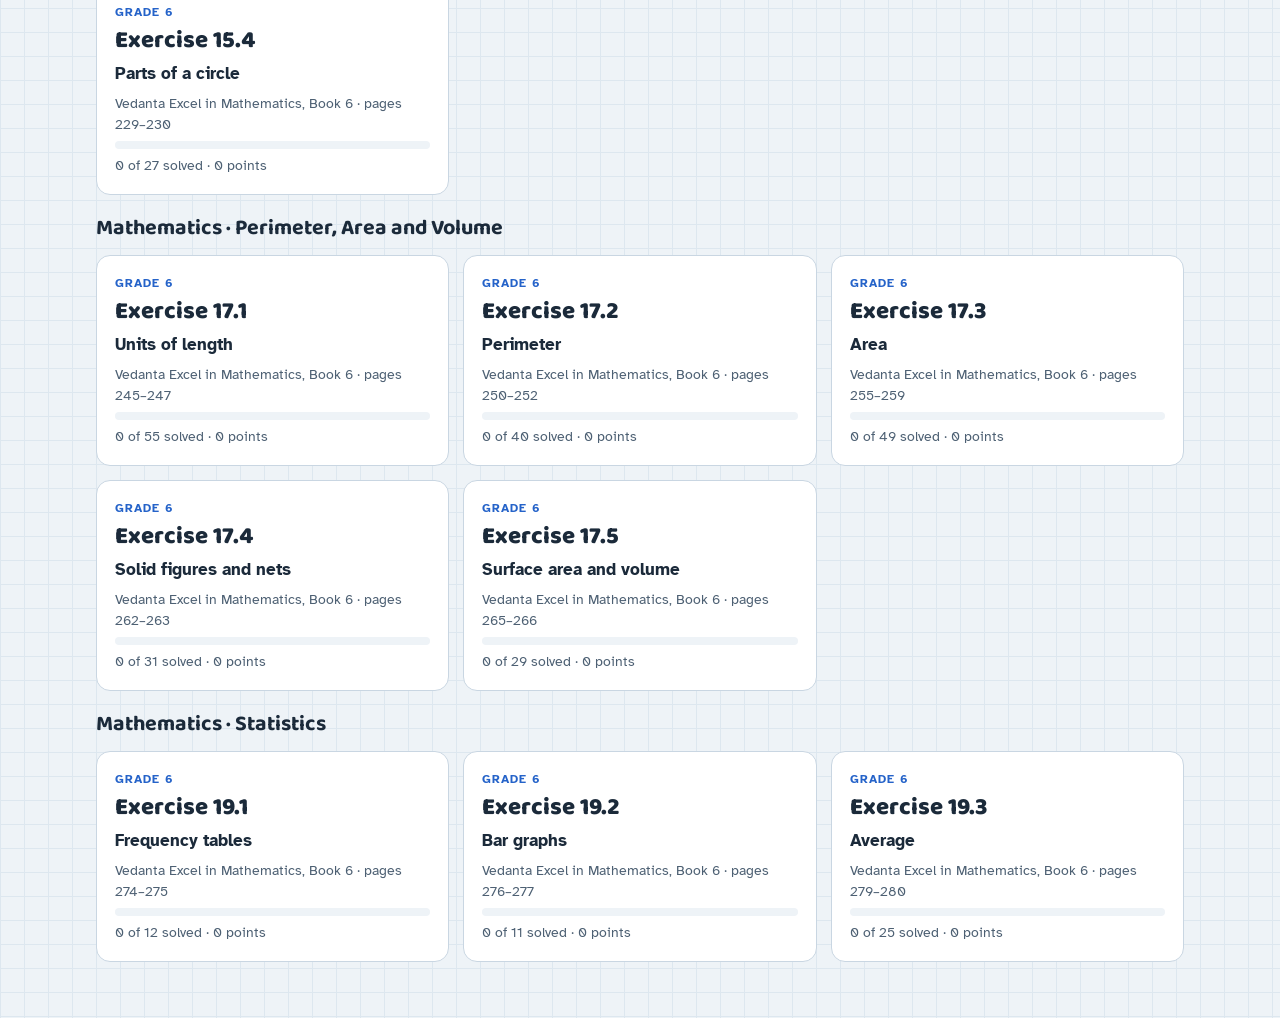
==== commit d4cac613: "add new science lesson" ====
--- a/index.html
+++ b/index.html
@@ -7,6 +7,7 @@
 <link rel="preconnect" href="https://fonts.googleapis.com">
 <link rel="stylesheet" href="https://fonts.googleapis.com/css2?family=Baloo+2:wght@600;700;800&family=Atkinson+Hyperlegible:wght@400;700&display=swap">
 <link rel="stylesheet" href="aquarium.css">
+<link rel="stylesheet" href="cloud/cloud.css">
 <style>
 /* Layout: graph-paper desk; question card in the middle, exercise list beside it (stacks on phones). */
 :root {
@@ -40,6 +41,7 @@
 
 * { box-sizing: border-box; }
 body {
+  margin: 0;
   background: var(--paper);
   background-image: linear-gradient(var(--grid) 1px, transparent 1px), linear-gradient(90deg, var(--grid) 1px, transparent 1px);
   background-size: 24px 24px;
@@ -328,11 +330,13 @@
 </style>
 </head>
 <body>
-
 <nav class="site-nav" aria-label="Subjects"><a href="index.html" aria-current="page">📐 Maths</a><a href="science.html">🔬 Science</a></nav>
 <div id="app"></div>
 
 <!-- Engine first, then one script per lesson. Add new lessons here. -->
+<!-- Optional cloud save for parents (off until cloud/firebase-config.js has a config) -->
+<script src="cloud/firebase-config.js"></script>
+<script src="cloud/sync.js"></script>
 <script src="engine.js"></script>
 <script src="lessons/math-sets-g6-ex1-1.js"></script>
 <script src="lessons/math-sets-g6-ex1-2.js"></script>
@@ -388,5 +392,5 @@
 <script src="lessons/math-stats-g6-ex19-3.js"></script>
 <script src="aquarium.js"></script>
 <script>Practice.start(document.getElementById("app"));</script>
-</body>
-</html>
+
+</body></html>
--- a/aquarium.css
+++ b/aquarium.css
@@ -57,3 +57,10 @@
 .sea-cloud.c1 { animation-duration: 34s; animation-delay: -8s; } .sea-cloud.c2 { animation-duration: 30s; animation-delay: -15s; }
 @keyframes seaCloud { from { transform: translateX(-40px); } to { transform: translateX(40px); } }
 @media (prefers-reduced-motion: reduce) { .sea-cloud { animation: none; } }
+/* Species reveal and extras */
+.sea-card-tier { margin: 2px 0 4px; font-size: .92rem; color: var(--ink-soft, #4a5b6c); }
+.sea-spark { transform-box: fill-box; transform-origin: center; animation: seaSpark 1.2s ease-out both; }
+@keyframes seaSpark { from { transform: translate(0, 0) scale(.3) rotate(0deg); opacity: 1; } to { transform: translate(var(--dx), var(--dy)) scale(1.2) rotate(140deg); opacity: 0; } }
+.sea-spout { animation: seaSpout 3.4s ease-in-out infinite; transform-box: fill-box; transform-origin: 50% 100%; }
+@keyframes seaSpout { 0%, 55%, 100% { opacity: 0; transform: scaleY(.3); } 65%, 85% { opacity: .95; transform: scaleY(1); } }
+@media (prefers-reduced-motion: reduce) { .sea-spark, .sea-spout { animation: none; } .sea-spout { opacity: .9; } }
--- a/cloud/cloud.css
+++ b/cloud/cloud.css
@@ -0,0 +1,34 @@
+/* Cloud save: the chip in the top bar and its dialog (student pages). */
+.site-nav { align-items: center; }
+.cloud-chip { margin-left: auto; display: inline-flex; align-items: center; gap: 6px; font: inherit; font-weight: 700; font-size: .92rem;
+  color: var(--ink); background: var(--card); border: 2px solid var(--line); border-radius: 999px; padding: 5px 14px; cursor: pointer; max-width: 50vw; }
+.cloud-chip .cloud-t { overflow: hidden; text-overflow: ellipsis; white-space: nowrap; }
+.cloud-chip:hover { border-color: var(--blue); }
+.cloud-chip.is-ok { border-color: var(--good); }
+.cloud-chip.is-ok::after { content: ""; width: 8px; height: 8px; border-radius: 50%; background: var(--good); flex: none; }
+.cloud-chip.is-sync .cloud-i { animation: cloudPulse 1.2s ease-in-out infinite; }
+.cloud-chip.is-offline, .cloud-chip.is-signin, .cloud-chip.is-denied { border-color: var(--accent); }
+@keyframes cloudPulse { 50% { opacity: .35; } }
+@media (prefers-reduced-motion: reduce) { .cloud-chip.is-sync .cloud-i { animation: none; } }
+@media (max-width: 420px) { .cloud-chip { padding: 5px 10px; } .cloud-chip.is-off .cloud-t { display: none; } }
+
+.cloud-dlg { width: min(440px, calc(100vw - 32px)); max-height: calc(100vh - 32px); overflow: auto; border: 0; border-radius: 18px; padding: 22px 20px 16px;
+  background: var(--card); color: var(--ink); box-shadow: 0 20px 60px rgba(0, 0, 0, .3); font: 16px/1.5 var(--f-body, system-ui); }
+.cloud-dlg::backdrop { background: rgba(10, 20, 30, .45); }
+.cloud-dlg h2 { font-family: var(--f-display, inherit); font-size: 1.3rem; margin: 0 28px 6px 0; }
+.cloud-dlg h3 { font-size: 1rem; margin: 0 0 4px; }
+.cloud-x { position: absolute; top: 10px; right: 12px; border: 0; background: none; color: var(--ink-soft); font-size: 1.6rem; line-height: 1; cursor: pointer; padding: 4px 8px; }
+.cloud-p { margin: 0 0 10px; }
+.cloud-p.soft { color: var(--ink-soft); font-size: .92rem; }
+.cloud-sec { border-top: 1px solid var(--line); padding-top: 12px; margin-top: 12px; }
+.cloud-row { display: flex; gap: 8px; flex-wrap: wrap; align-items: center; margin: 6px 0; }
+.cloud-code, .cloud-name { font: inherit; border: 2px solid var(--line); border-radius: 10px; padding: 6px 10px; background: var(--card); color: var(--ink); min-width: 0; }
+.cloud-code { width: 9.5ch; font-size: 1.25rem; font-weight: 700; letter-spacing: .18em; text-transform: uppercase; font-variant-numeric: tabular-nums; }
+.cloud-name { flex: 1 1 140px; }
+.cloud-code:focus, .cloud-name:focus { border-color: var(--blue); outline: none; }
+.cloud-kids { display: flex; gap: 8px; flex-wrap: wrap; }
+.cloud-kids > .cloud-row { flex-basis: 100%; }
+.cloud-msg { margin: 10px 0 0; font-weight: 700; color: var(--ink-soft); }
+.cloud-msg.bad { color: var(--bad); }
+.cloud-foot { margin: 14px 0 0; font-size: .92rem; text-align: right; }
+.cloud-foot a { color: var(--blue); font-weight: 700; }
